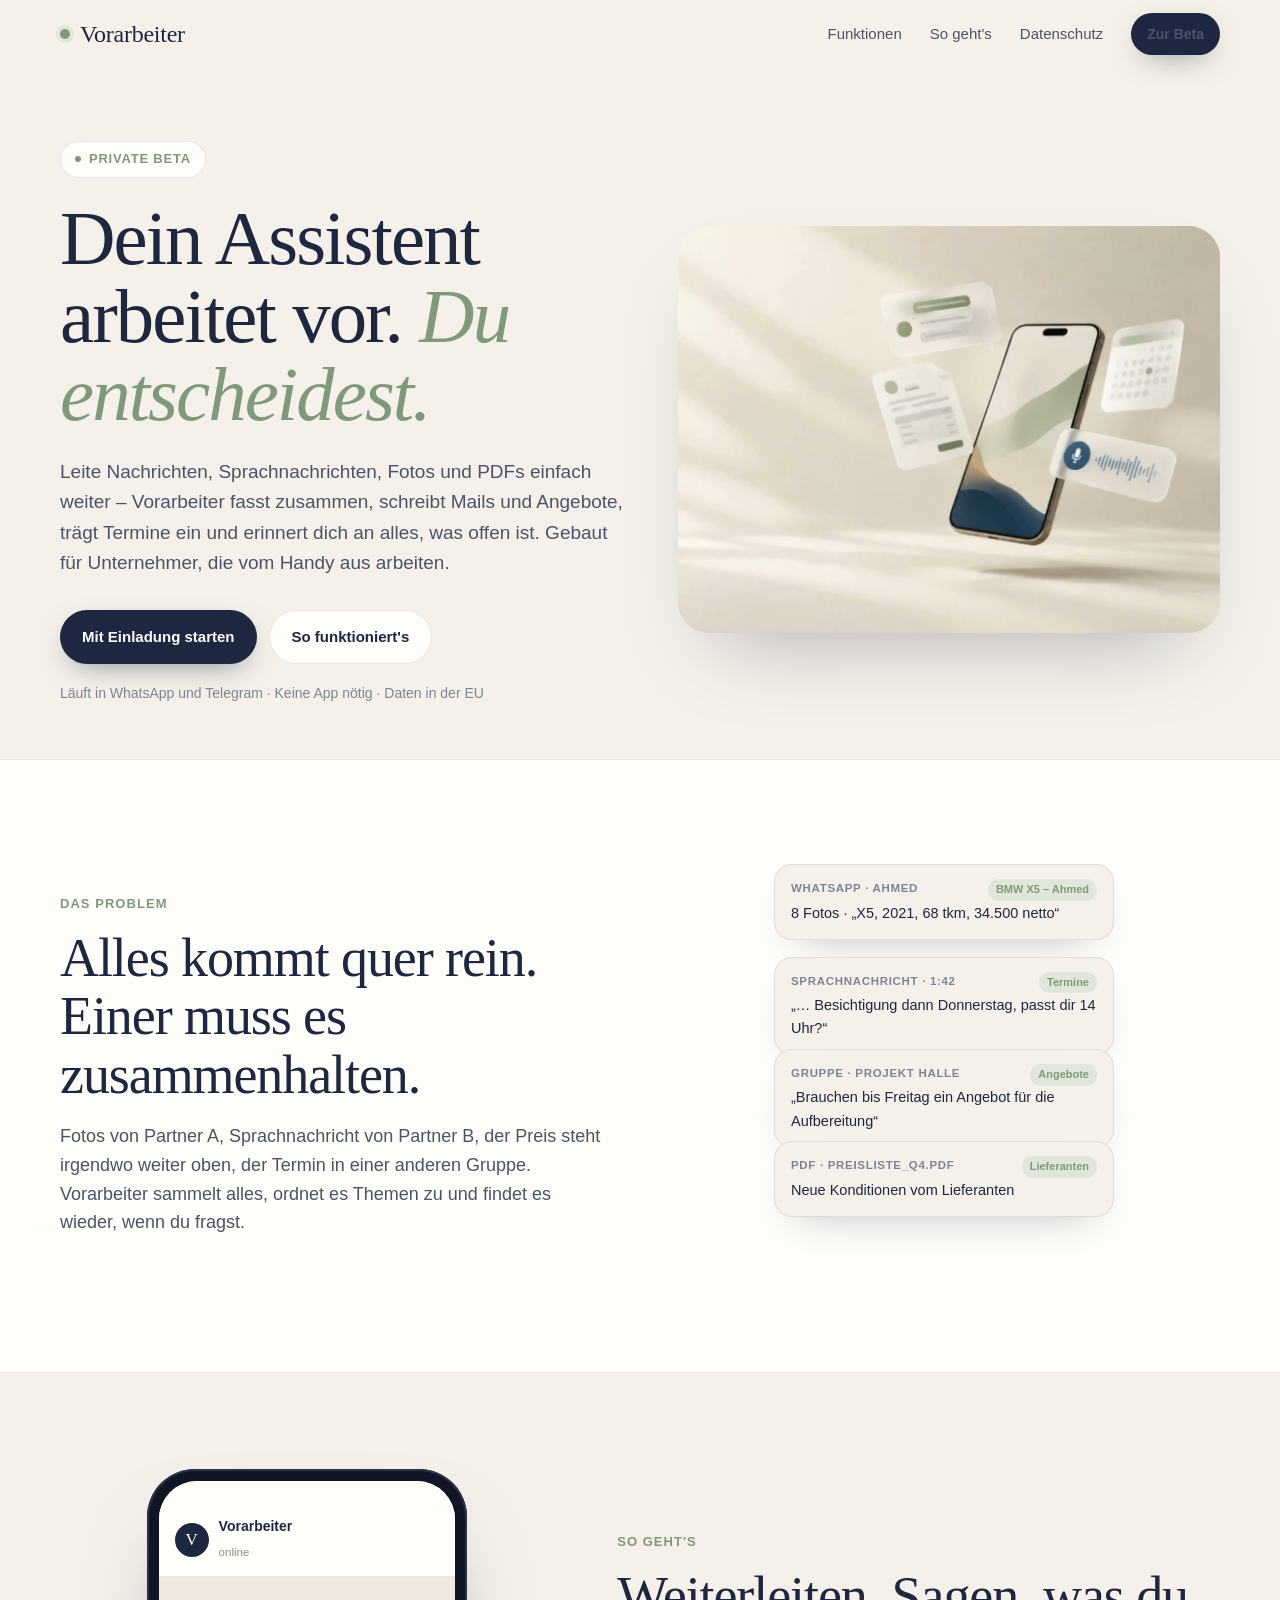
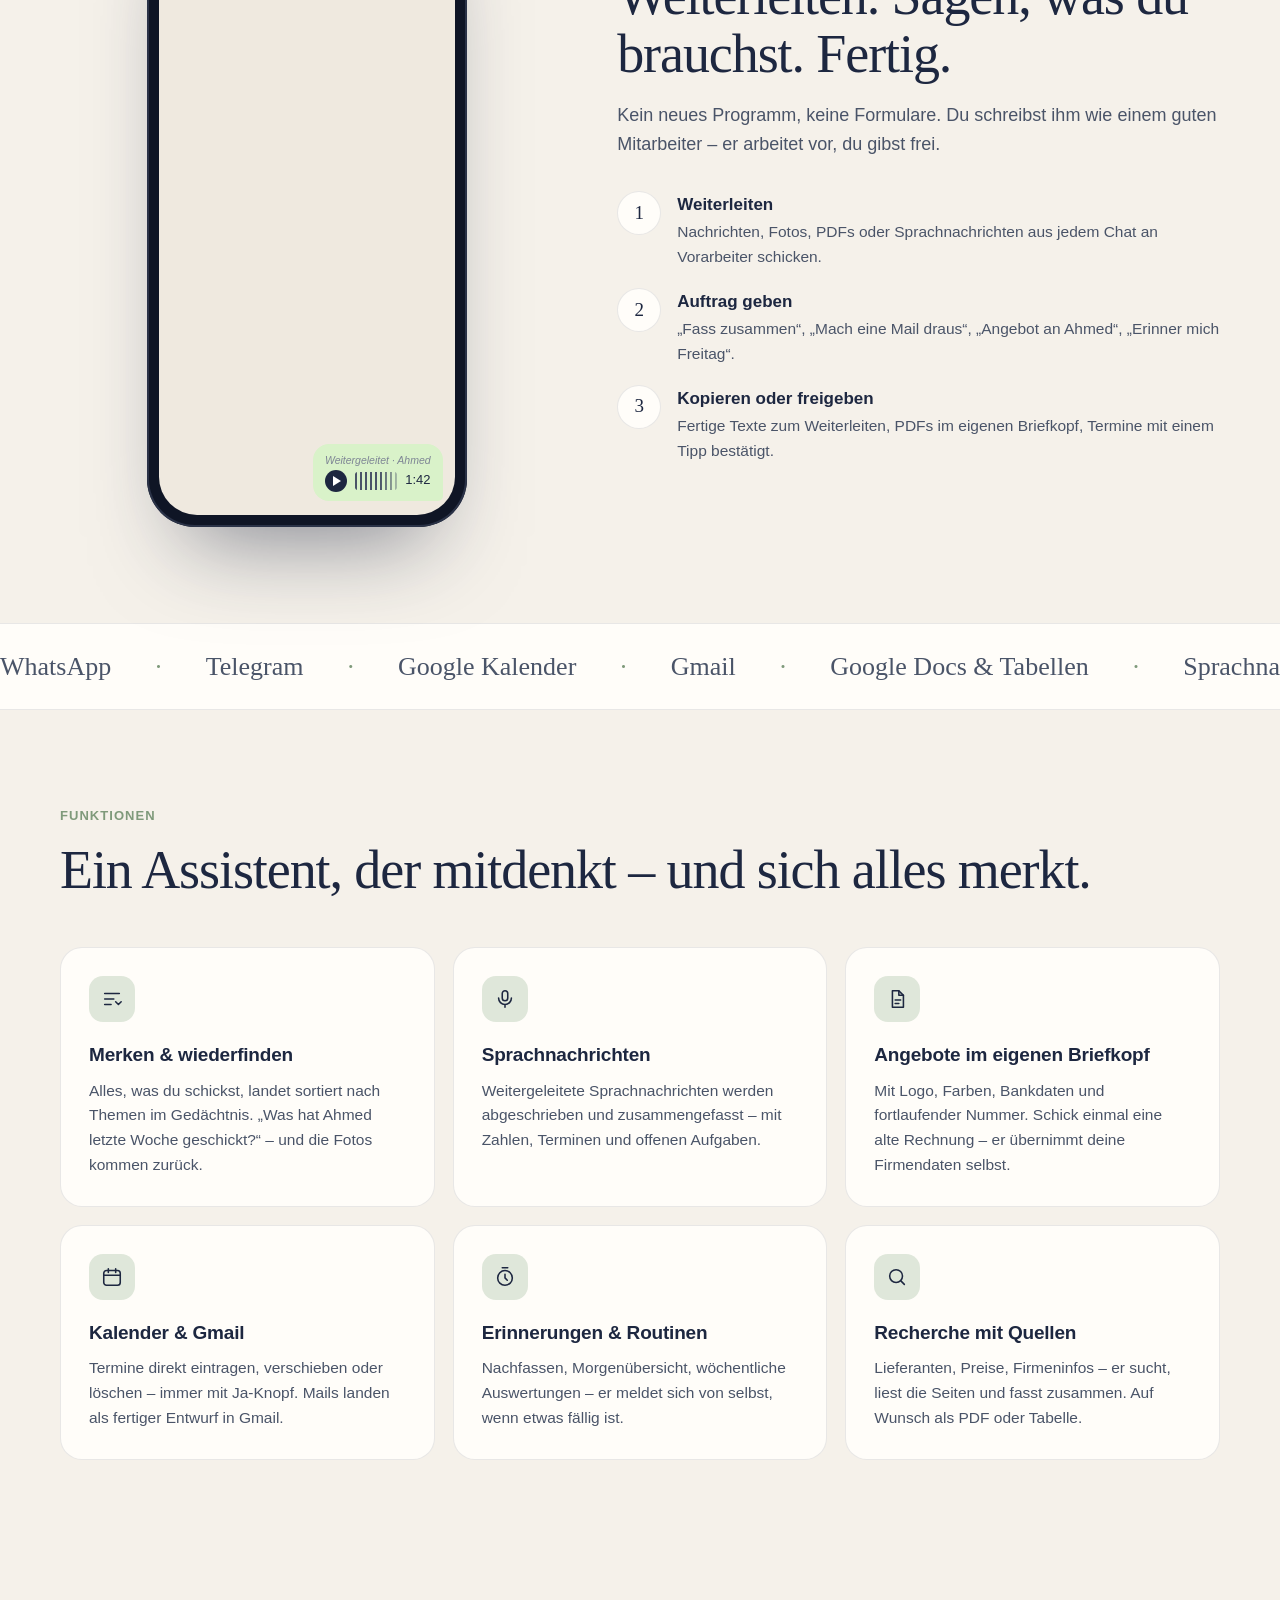
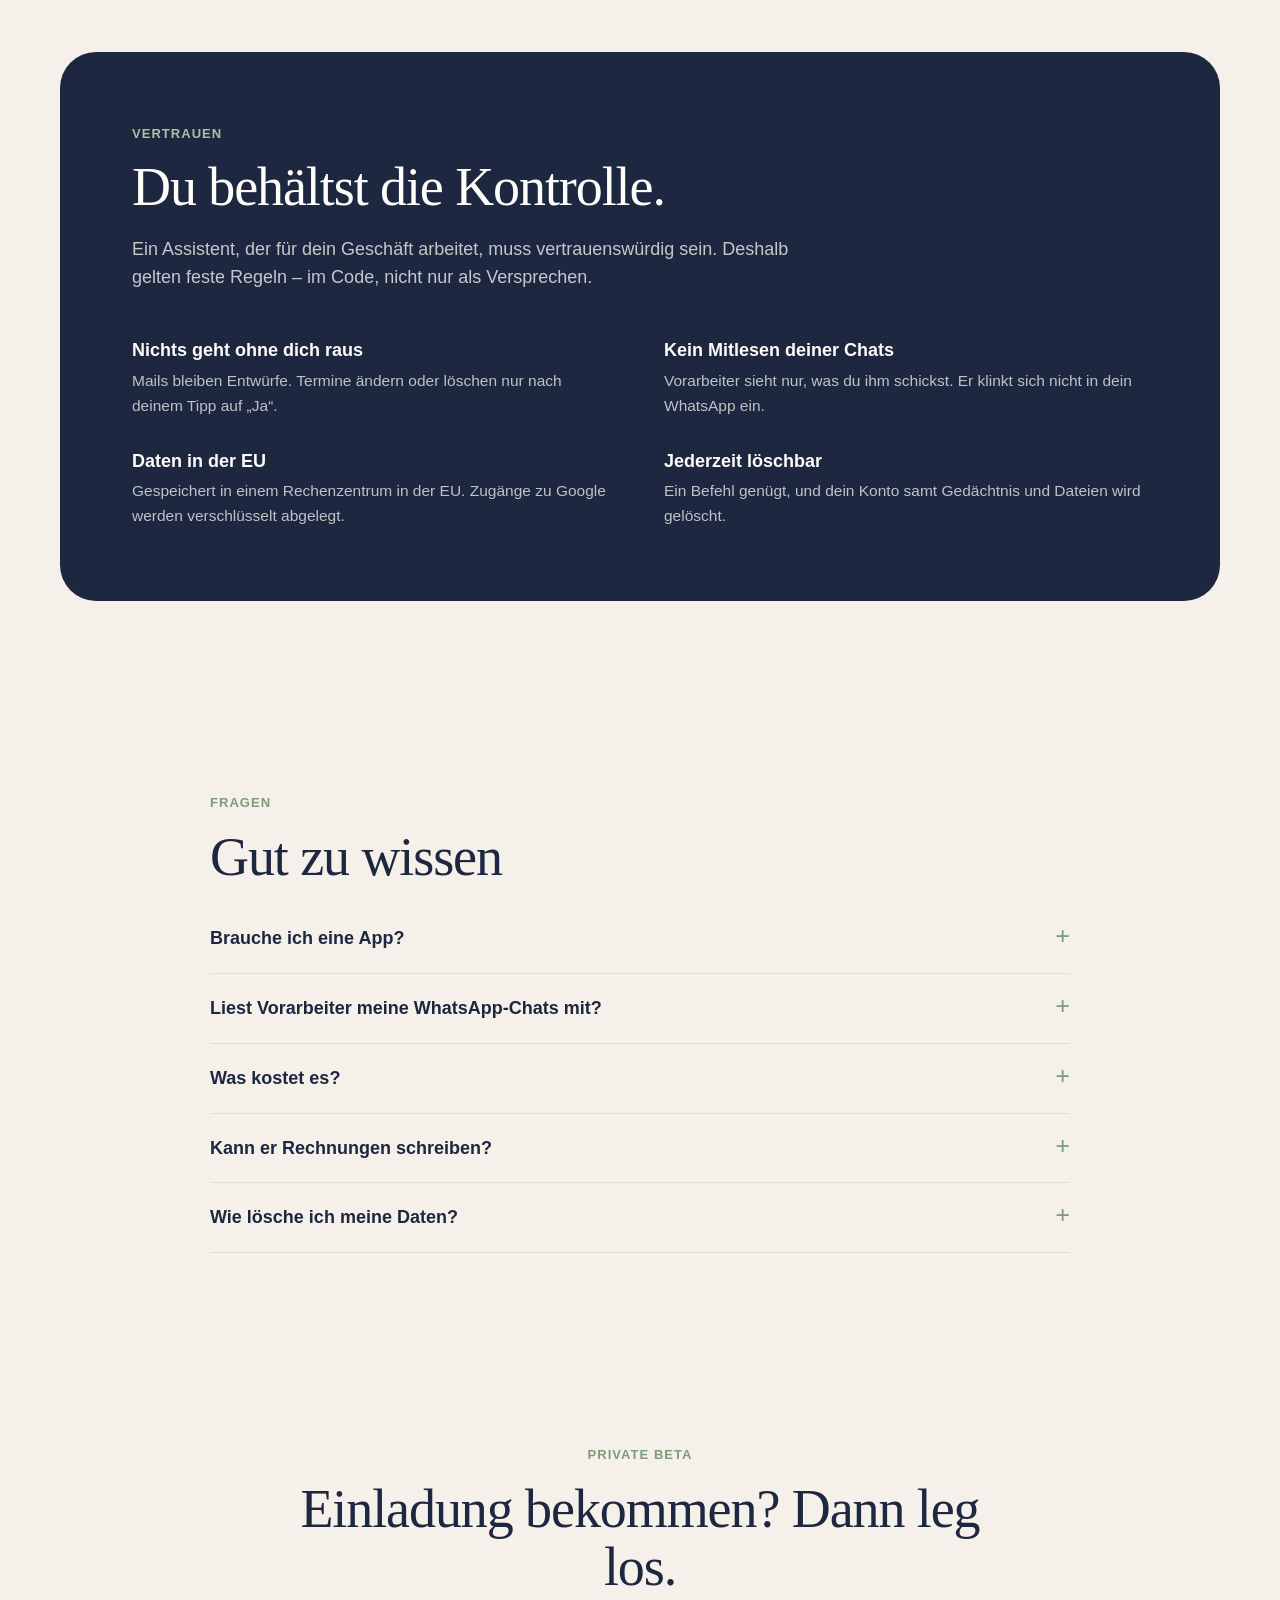
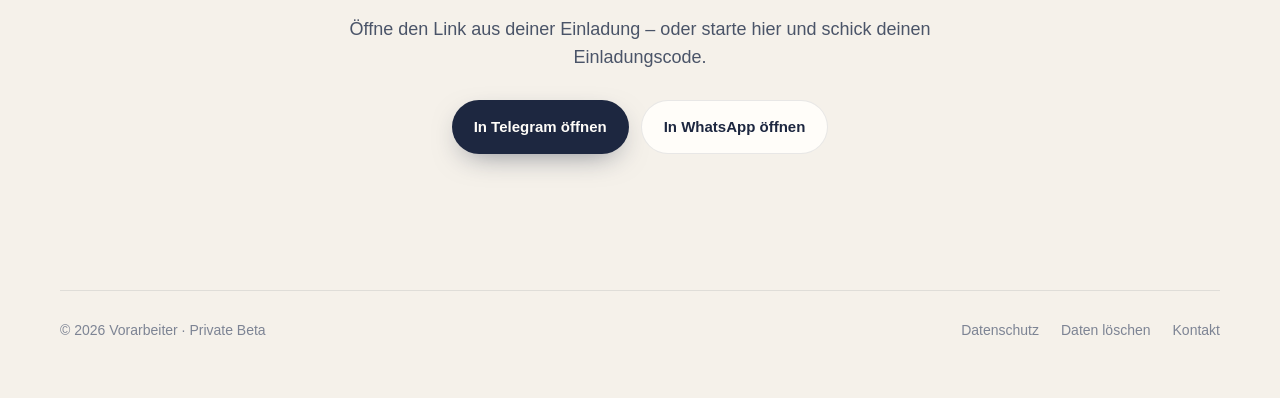
==== index.html @ d6428400 "Webseite Vorarbeiter: Startseite und Datenschutzerklärung Co-Authored-By: Claude Opus 5.5 <noreply@a" ====
<!doctype html>
<html lang="de">
<head>
  <meta charset="utf-8">
  <meta name="viewport" content="width=device-width, initial-scale=1">
  <title>Vorarbeiter – dein Assistent im Chat</title>
  <meta name="description" content="Vorarbeiter ist ein persönlicher Assistent für Unternehmer, die vom Handy aus arbeiten: Nachrichten weiterleiten – er fasst zusammen, schreibt Mails und Angebote, trägt Termine ein und erinnert dich.">
  <meta name="theme-color" content="#f5f1ea">
  <link rel="icon" href="assets/favicon.svg" type="image/svg+xml">
  <link rel="stylesheet" href="assets/style.css">
</head>
<body>
  <header class="nav" id="nav">
    <div class="wrap">
      <a class="brand" href="#top"><span class="brand-dot"></span>Vorarbeiter</a>
      <nav class="nav-links">
        <a href="#funktionen">Funktionen</a>
        <a href="#so-gehts">So geht's</a>
        <a href="#vertrauen">Datenschutz</a>
        <a class="btn btn-dark btn-small" href="#start">Zur Beta</a>
      </nav>
    </div>
  </header>

  <main id="top">
    <!-- Hero -->
    <section class="hero">
      <div class="wrap">
        <div class="reveal">
          <span class="eyebrow">Private Beta</span>
          <h1>Dein Assistent arbeitet vor. <em>Du entscheidest.</em></h1>
          <p class="lead">Leite Nachrichten, Sprachnachrichten, Fotos und PDFs einfach weiter – Vorarbeiter fasst zusammen, schreibt Mails und Angebote, trägt Termine ein und erinnert dich an alles, was offen ist. Gebaut für Unternehmer, die vom Handy aus arbeiten.</p>
          <div class="cta-row">
            <a class="btn btn-dark" href="#start">Mit Einladung starten</a>
            <a class="btn btn-light" href="#so-gehts">So funktioniert's</a>
          </div>
          <p class="hero-note">Läuft in WhatsApp und Telegram · Keine App nötig · Daten in der EU</p>
        </div>
        <div class="hero-media reveal">
          <video autoplay muted loop playsinline poster="assets/hero.jpg" aria-label="Smartphone, um das Nachrichten, ein Angebot, ein Kalender und eine Sprachnachricht schweben">
            <source src="assets/hero.mp4" type="video/mp4">
          </video>
        </div>
      </div>
    </section>

    <!-- Chaos → Ordnung -->
    <section class="chaos">
      <div class="wrap">
        <div class="reveal">
          <div class="kicker">Das Problem</div>
          <h2>Alles kommt quer rein. Einer muss es zusammenhalten.</h2>
          <p class="section-lead">Fotos von Partner A, Sprachnachricht von Partner B, der Preis steht irgendwo weiter oben, der Termin in einer anderen Gruppe. Vorarbeiter sammelt alles, ordnet es Themen zu und findet es wieder, wenn du fragst.</p>
        </div>
        <div class="threads" id="threads" aria-hidden="true">
          <div class="thread t1"><span class="tag">BMW X5 – Ahmed</span><small>WhatsApp · Ahmed</small>8 Fotos · „X5, 2021, 68 tkm, 34.500 netto“</div>
          <div class="thread t2"><span class="tag">Termine</span><small>Sprachnachricht · 1:42</small>„… Besichtigung dann Donnerstag, passt dir 14 Uhr?“</div>
          <div class="thread t3"><span class="tag">Angebote</span><small>Gruppe · Projekt Halle</small>„Brauchen bis Freitag ein Angebot für die Aufbereitung“</div>
          <div class="thread t4"><span class="tag">Lieferanten</span><small>PDF · Preisliste_Q4.pdf</small>Neue Konditionen vom Lieferanten</div>
        </div>
      </div>
    </section>

    <!-- Demo -->
    <section class="demo" id="so-gehts">
      <div class="wrap">
        <div class="phone reveal" aria-hidden="true">
          <div class="screen">
            <div class="chat-head"><div class="avatar">V</div><div><b>Vorarbeiter</b><span>online</span></div></div>
            <div class="chat" id="chat"></div>
          </div>
        </div>
        <div class="reveal">
          <div class="kicker">So geht's</div>
          <h2>Weiterleiten. Sagen, was du brauchst. Fertig.</h2>
          <p class="section-lead">Kein neues Programm, keine Formulare. Du schreibst ihm wie einem guten Mitarbeiter – er arbeitet vor, du gibst frei.</p>
          <ol class="steps-list">
            <li><span class="num">1</span><div><b>Weiterleiten</b><p>Nachrichten, Fotos, PDFs oder Sprachnachrichten aus jedem Chat an Vorarbeiter schicken.</p></div></li>
            <li><span class="num">2</span><div><b>Auftrag geben</b><p>„Fass zusammen“, „Mach eine Mail draus“, „Angebot an Ahmed“, „Erinner mich Freitag“.</p></div></li>
            <li><span class="num">3</span><div><b>Kopieren oder freigeben</b><p>Fertige Texte zum Weiterleiten, PDFs im eigenen Briefkopf, Termine mit einem Tipp bestätigt.</p></div></li>
          </ol>
        </div>
      </div>
    </section>

    <div class="marquee" aria-label="Unterstützte Kanäle und Anbindungen">
      <div class="marquee-track">
        <span>WhatsApp</span><span>Telegram</span><span>Google Kalender</span><span>Gmail</span><span>Google Docs &amp; Tabellen</span><span>Sprachnachrichten</span><span>PDF-Angebote</span><span>Lexware Office – bald</span><span>Outlook – bald</span>
        <span>WhatsApp</span><span>Telegram</span><span>Google Kalender</span><span>Gmail</span><span>Google Docs &amp; Tabellen</span><span>Sprachnachrichten</span><span>PDF-Angebote</span><span>Lexware Office – bald</span><span>Outlook – bald</span>
      </div>
    </div>

    <!-- Funktionen -->
    <section id="funktionen">
      <div class="wrap">
        <div class="reveal">
          <div class="kicker">Funktionen</div>
          <h2>Ein Assistent, der mitdenkt – und sich alles merkt.</h2>
        </div>
        <div class="grid">
          <article class="card reveal"><div class="icon"><svg viewBox="0 0 24 24"><path d="M4 6h16M4 12h10M4 18h7"/><path d="m16 15 3 3 3-3"/></svg></div><h3>Merken &amp; wiederfinden</h3><p>Alles, was du schickst, landet sortiert nach Themen im Gedächtnis. „Was hat Ahmed letzte Woche geschickt?“ – und die Fotos kommen zurück.</p></article>
          <article class="card reveal"><div class="icon"><svg viewBox="0 0 24 24"><rect x="9" y="3" width="6" height="11" rx="3"/><path d="M5 11a7 7 0 0 0 14 0M12 18v3"/></svg></div><h3>Sprachnachrichten</h3><p>Weitergeleitete Sprachnachrichten werden abgeschrieben und zusammengefasst – mit Zahlen, Terminen und offenen Aufgaben.</p></article>
          <article class="card reveal"><div class="icon"><svg viewBox="0 0 24 24"><path d="M7 3h7l5 5v13H7z"/><path d="M14 3v5h5M10 13h6M10 17h4"/></svg></div><h3>Angebote im eigenen Briefkopf</h3><p>Mit Logo, Farben, Bankdaten und fortlaufender Nummer. Schick einmal eine alte Rechnung – er übernimmt deine Firmendaten selbst.</p></article>
          <article class="card reveal"><div class="icon"><svg viewBox="0 0 24 24"><rect x="3" y="5" width="18" height="16" rx="3"/><path d="M3 10h18M8 3v4M16 3v4"/></svg></div><h3>Kalender &amp; Gmail</h3><p>Termine direkt eintragen, verschieben oder löschen – immer mit Ja-Knopf. Mails landen als fertiger Entwurf in Gmail.</p></article>
          <article class="card reveal"><div class="icon"><svg viewBox="0 0 24 24"><circle cx="12" cy="13" r="8"/><path d="M12 9v4l2.5 2.5M9 2h6"/></svg></div><h3>Erinnerungen &amp; Routinen</h3><p>Nachfassen, Morgenübersicht, wöchentliche Auswertungen – er meldet sich von selbst, wenn etwas fällig ist.</p></article>
          <article class="card reveal"><div class="icon"><svg viewBox="0 0 24 24"><circle cx="11" cy="11" r="7"/><path d="m20 20-3.5-3.5"/></svg></div><h3>Recherche mit Quellen</h3><p>Lieferanten, Preise, Firmeninfos – er sucht, liest die Seiten und fasst zusammen. Auf Wunsch als PDF oder Tabelle.</p></article>
        </div>
      </div>
    </section>

    <!-- Vertrauen -->
    <section id="vertrauen">
      <div class="wrap">
        <div class="trust reveal">
          <div class="kicker">Vertrauen</div>
          <h2>Du behältst die Kontrolle.</h2>
          <p class="section-lead">Ein Assistent, der für dein Geschäft arbeitet, muss vertrauenswürdig sein. Deshalb gelten feste Regeln – im Code, nicht nur als Versprechen.</p>
          <div class="trust-grid">
            <div><b>Nichts geht ohne dich raus</b><p>Mails bleiben Entwürfe. Termine ändern oder löschen nur nach deinem Tipp auf „Ja“.</p></div>
            <div><b>Kein Mitlesen deiner Chats</b><p>Vorarbeiter sieht nur, was du ihm schickst. Er klinkt sich nicht in dein WhatsApp ein.</p></div>
            <div><b>Daten in der EU</b><p>Gespeichert in einem Rechenzentrum in der EU. Zugänge zu Google werden verschlüsselt abgelegt.</p></div>
            <div><b>Jederzeit löschbar</b><p>Ein Befehl genügt, und dein Konto samt Gedächtnis und Dateien wird gelöscht.</p></div>
          </div>
        </div>
      </div>
    </section>

    <!-- FAQ -->
    <section>
      <div class="wrap" style="max-width: 860px;">
        <div class="kicker reveal">Fragen</div>
        <h2 class="reveal">Gut zu wissen</h2>
        <details class="reveal"><summary>Brauche ich eine App?</summary><p>Nein. Vorarbeiter läuft als Kontakt in WhatsApp oder Telegram. Du nutzt ihn wie einen normalen Chat.</p></details>
        <details class="reveal"><summary>Liest Vorarbeiter meine WhatsApp-Chats mit?</summary><p>Nein. Er bekommt nur Nachrichten, die du ihm selbst weiterleitest oder schreibst. Deine anderen Chats bleiben unberührt.</p></details>
        <details class="reveal"><summary>Was kostet es?</summary><p>Während der privaten Beta ist Vorarbeiter für eingeladene Tester kostenlos.</p></details>
        <details class="reveal"><summary>Kann er Rechnungen schreiben?</summary><p>Angebote erstellt er als PDF in deinem Briefkopf. Rechnungen sollen rechtssicher über dein Buchhaltungsprogramm laufen – die Anbindung an Lexware Office ist in Arbeit.</p></details>
        <details class="reveal"><summary>Wie lösche ich meine Daten?</summary><p>Schreib dem Assistenten <b>/daten_loeschen</b> und bestätige mit „Ja“. Alternativ per E-Mail – Details in der <a href="datenschutz.html#loeschen">Datenschutzerklärung</a>.</p></details>
      </div>
    </section>

    <!-- Start -->
    <section class="final" id="start">
      <div class="wrap reveal">
        <div class="kicker">Private Beta</div>
        <h2>Einladung bekommen? Dann leg los.</h2>
        <p class="section-lead" style="margin-inline:auto;">Öffne den Link aus deiner Einladung – oder starte hier und schick deinen Einladungscode.</p>
        <div class="cta-row">
          <a class="btn btn-dark" href="https://t.me/Javis1718_bot">In Telegram öffnen</a>
          <a class="btn btn-light" href="https://wa.me/15556307406">In WhatsApp öffnen</a>
        </div>
      </div>
    </section>
  </main>

  <footer>
    <div class="wrap">
      <span>© 2026 Vorarbeiter · Private Beta</span>
      <nav><a href="datenschutz.html">Datenschutz</a><a href="datenschutz.html#loeschen">Daten löschen</a><a href="datenschutz.html#kontakt">Kontakt</a></nav>
    </div>
  </footer>

  <script src="assets/site.js"></script>
</body>
</html>
---- assets/style.css ----
/* Vorarbeiter – ruhig, warm, editorial. Keine externen Schriften (Datenschutz). */
:root {
  --sand: #f5f1ea;
  --sand-2: #ece5d9;
  --paper: #fffdf9;
  --ink: #1d2740;
  --ink-2: #4a5468;
  --muted: #7d8494;
  --sage: #7f9a7b;
  --sage-soft: #dfe7da;
  --line: rgba(29, 39, 64, 0.1);
  --radius: 22px;
  --serif: ui-serif, "New York", "Iowan Old Style", Georgia, serif;
  --sans: -apple-system, BlinkMacSystemFont, "SF Pro Text", "Segoe UI", Inter, Roboto, sans-serif;
  --ease: cubic-bezier(0.22, 1, 0.36, 1);
}

* { box-sizing: border-box; }
html { scroll-behavior: smooth; }
body {
  margin: 0;
  background: var(--sand);
  color: var(--ink);
  font: 17px/1.6 var(--sans);
  -webkit-font-smoothing: antialiased;
}
img, video { max-width: 100%; display: block; }
a { color: inherit; }
.wrap { width: min(1160px, 100% - 40px); margin-inline: auto; }

/* Navigation */
.nav {
  position: sticky; top: 0; z-index: 20;
  backdrop-filter: saturate(1.4) blur(14px);
  -webkit-backdrop-filter: saturate(1.4) blur(14px);
  background: rgba(245, 241, 234, 0.78);
  border-bottom: 1px solid transparent;
  transition: border-color 0.3s;
}
.nav.scrolled { border-color: var(--line); }
.nav .wrap { display: flex; align-items: center; justify-content: space-between; height: 68px; }
.brand { font-family: var(--serif); font-size: 24px; text-decoration: none; letter-spacing: -0.01em; display: flex; align-items: center; gap: 10px; }
.brand-dot { width: 10px; height: 10px; border-radius: 50%; background: var(--sage); box-shadow: 0 0 0 4px var(--sage-soft); }
.nav-links { display: flex; gap: 28px; align-items: center; font-size: 15px; }
.nav-links a { text-decoration: none; color: var(--ink-2); }
.nav-links a:hover { color: var(--ink); }

.btn {
  display: inline-flex; align-items: center; gap: 10px;
  padding: 14px 22px; border-radius: 999px;
  text-decoration: none; font-weight: 600; font-size: 15px;
  transition: transform 0.25s var(--ease), box-shadow 0.25s var(--ease), background 0.25s;
}
.btn:hover { transform: translateY(-2px); }
.btn-dark { background: var(--ink); color: var(--paper); box-shadow: 0 10px 30px -12px rgba(29, 39, 64, 0.6); }
.btn-light { background: var(--paper); color: var(--ink); border: 1px solid var(--line); }
.btn-small { padding: 10px 16px; font-size: 14px; }

/* Hero */
.hero { padding: 72px 0 40px; }
.hero .wrap { display: grid; grid-template-columns: 1.05fr 1fr; gap: 48px; align-items: center; }
.eyebrow {
  display: inline-flex; align-items: center; gap: 8px;
  font-size: 13px; font-weight: 600; letter-spacing: 0.06em; text-transform: uppercase;
  color: var(--sage); background: var(--paper); border: 1px solid var(--line);
  padding: 7px 14px; border-radius: 999px;
}
.eyebrow::before { content: ""; width: 6px; height: 6px; border-radius: 50%; background: var(--sage); animation: pulse 2.4s infinite; }
@keyframes pulse { 0%, 100% { opacity: 1; } 50% { opacity: 0.3; } }
h1 {
  font-family: var(--serif); font-weight: 400;
  font-size: clamp(44px, 6vw, 78px); line-height: 1.02; letter-spacing: -0.025em;
  margin: 22px 0 22px;
}
h1 em { font-style: italic; color: var(--sage); }
.lead { font-size: 19px; color: var(--ink-2); max-width: 34em; margin: 0 0 32px; }
.cta-row { display: flex; gap: 12px; flex-wrap: wrap; }
.hero-note { margin-top: 18px; font-size: 14px; color: var(--muted); }
.hero-media {
  position: relative; border-radius: 32px; overflow: hidden;
  aspect-ratio: 4 / 3; background: var(--sand-2) url("hero.jpg") center / cover no-repeat;
  box-shadow: 0 40px 80px -40px rgba(29, 39, 64, 0.35);
}
.hero-media video, .hero-media img { width: 100%; height: 100%; object-fit: cover; }

/* Sektionen */
section { padding: 96px 0; }
.kicker { font-size: 13px; font-weight: 600; letter-spacing: 0.08em; text-transform: uppercase; color: var(--sage); margin-bottom: 14px; }
h2 { font-family: var(--serif); font-weight: 400; font-size: clamp(34px, 4.4vw, 54px); line-height: 1.08; letter-spacing: -0.02em; margin: 0 0 18px; }
.section-lead { font-size: 18px; color: var(--ink-2); max-width: 38em; margin: 0; }

/* Chaos → Ordnung */
.chaos { background: var(--paper); border-block: 1px solid var(--line); overflow: hidden; }
.chaos .wrap { display: grid; grid-template-columns: 1fr 1fr; gap: 56px; align-items: center; }
.threads { position: relative; height: 420px; }
.thread {
  position: absolute; left: 0; right: 0; margin: auto; width: min(340px, 90%);
  background: var(--sand); border: 1px solid var(--line); border-radius: 18px;
  padding: 14px 16px; font-size: 14.5px; box-shadow: 0 18px 40px -26px rgba(29, 39, 64, 0.45);
  transition: transform 1.1s var(--ease), opacity 1.1s var(--ease);
}
.thread small { display: block; font-size: 11.5px; font-weight: 700; letter-spacing: 0.06em; text-transform: uppercase; color: var(--muted); margin-bottom: 4px; }
.thread.t1 { top: 6%; transform: translate(-28%, 0) rotate(-6deg); }
.thread.t2 { top: 26%; transform: translate(26%, 0) rotate(5deg); }
.thread.t3 { top: 47%; transform: translate(-22%, 0) rotate(-3deg); }
.thread.t4 { top: 68%; transform: translate(24%, 0) rotate(4deg); }
.threads.sorted .thread { transform: translate(0, 0) rotate(0); }
.threads.sorted .thread.t1 { top: 2%; } .threads.sorted .thread.t2 { top: 24%; }
.threads.sorted .thread.t3 { top: 46%; } .threads.sorted .thread.t4 { top: 68%; }
.thread .tag { float: right; font-size: 11px; font-weight: 700; color: var(--sage); background: var(--sage-soft); padding: 2px 8px; border-radius: 999px; opacity: 0; transition: opacity 0.6s 0.6s; }
.threads.sorted .tag { opacity: 1; }

/* Telefon mit animiertem Chat */
.demo .wrap { display: grid; grid-template-columns: 0.9fr 1.1fr; gap: 64px; align-items: center; }
.phone {
  width: min(320px, 100%); margin-inline: auto; aspect-ratio: 9 / 18.5;
  background: #0f1525; border-radius: 48px; padding: 12px;
  box-shadow: 0 50px 90px -40px rgba(29, 39, 64, 0.55), inset 0 0 0 2px #2a3247;
}
.screen { position: relative; height: 100%; border-radius: 38px; overflow: hidden; background: #efe9df; display: flex; flex-direction: column; }
.chat-head { display: flex; align-items: center; gap: 10px; padding: 34px 16px 12px; background: var(--paper); border-bottom: 1px solid var(--line); }
.avatar { width: 34px; height: 34px; border-radius: 50%; background: var(--ink); color: var(--paper); display: grid; place-items: center; font-family: var(--serif); font-size: 17px; }
.chat-head b { display: block; font-size: 14px; }
.chat-head span { font-size: 11.5px; color: var(--sage); }
.chat { flex: 1; padding: 14px 12px; display: flex; flex-direction: column; gap: 8px; overflow: hidden; justify-content: flex-end; }
.msg {
  max-width: 82%; padding: 9px 12px; border-radius: 16px; font-size: 13px; line-height: 1.4;
  opacity: 0; transform: translateY(12px) scale(0.98);
  transition: opacity 0.45s var(--ease), transform 0.45s var(--ease);
}
.msg.show { opacity: 1; transform: none; }
.msg.me { align-self: flex-end; background: #d9f2c9; border-bottom-right-radius: 5px; }
.msg.bot { align-self: flex-start; background: var(--paper); border-bottom-left-radius: 5px; }
.msg .fwd { display: block; font-size: 10.5px; color: var(--muted); font-style: italic; margin-bottom: 2px; }
.voice { display: flex; align-items: center; gap: 8px; }
.voice i { width: 22px; height: 22px; border-radius: 50%; background: var(--ink); display: inline-block; position: relative; }
.voice i::after { content: ""; position: absolute; left: 8px; top: 6px; border-left: 8px solid #fff; border-block: 5px solid transparent; }
.wave { flex: 1; height: 18px; background: repeating-linear-gradient(90deg, var(--ink-2) 0 2px, transparent 2px 5px); mask: linear-gradient(90deg, #000 60%, rgba(0,0,0,.35)); border-radius: 2px; }
.file { display: flex; align-items: center; gap: 8px; font-weight: 600; }
.file::before { content: "PDF"; font-size: 9.5px; font-weight: 800; color: #fff; background: #c4553d; padding: 6px 5px; border-radius: 5px; }
.btns { display: flex; gap: 6px; margin-top: 7px; }
.btns span { flex: 1; text-align: center; font-size: 12px; font-weight: 600; padding: 6px; border-radius: 10px; background: var(--sand); border: 1px solid var(--line); }
.typing { display: inline-flex; gap: 4px; }
.typing b { width: 6px; height: 6px; border-radius: 50%; background: var(--muted); animation: blink 1.2s infinite; }
.typing b:nth-child(2) { animation-delay: 0.2s; } .typing b:nth-child(3) { animation-delay: 0.4s; }
@keyframes blink { 0%, 80%, 100% { opacity: 0.25; } 40% { opacity: 1; } }

.steps-list { list-style: none; padding: 0; margin: 32px 0 0; display: grid; gap: 18px; }
.steps-list li { display: grid; grid-template-columns: 44px 1fr; gap: 16px; align-items: start; }
.steps-list .num { width: 44px; height: 44px; border-radius: 50%; border: 1px solid var(--line); background: var(--paper); display: grid; place-items: center; font-family: var(--serif); font-size: 19px; }
.steps-list b { display: block; font-size: 17px; }
.steps-list p { margin: 2px 0 0; color: var(--ink-2); font-size: 15.5px; }

/* Funktionen */
.grid { display: grid; grid-template-columns: repeat(3, 1fr); gap: 18px; margin-top: 48px; }
.card {
  background: var(--paper); border: 1px solid var(--line); border-radius: var(--radius); padding: 28px;
  transition: transform 0.35s var(--ease), box-shadow 0.35s var(--ease);
}
.card:hover { transform: translateY(-4px); box-shadow: 0 28px 50px -34px rgba(29, 39, 64, 0.5); }
.icon { width: 46px; height: 46px; border-radius: 14px; background: var(--sage-soft); display: grid; place-items: center; margin-bottom: 18px; }
.icon svg { width: 22px; height: 22px; stroke: var(--ink); fill: none; stroke-width: 1.7; stroke-linecap: round; stroke-linejoin: round; }
.card h3 { font-size: 19px; margin: 0 0 8px; letter-spacing: -0.01em; }
.card p { margin: 0; color: var(--ink-2); font-size: 15.5px; }
.soon { font-size: 11px; font-weight: 700; letter-spacing: 0.05em; text-transform: uppercase; color: var(--muted); border: 1px solid var(--line); padding: 2px 8px; border-radius: 999px; margin-left: 6px; vertical-align: middle; }

/* Kanäle-Laufband */
.marquee { overflow: hidden; border-block: 1px solid var(--line); background: var(--paper); padding: 22px 0; }
.marquee-track { display: flex; gap: 44px; width: max-content; animation: scroll 32s linear infinite; }
.marquee span { font-family: var(--serif); font-size: 26px; color: var(--ink-2); white-space: nowrap; }
.marquee span::after { content: "·"; margin-left: 44px; color: var(--sage); }
@keyframes scroll { to { transform: translateX(-50%); } }

/* Vertrauen */
.trust { background: var(--ink); color: var(--paper); border-radius: 36px; padding: 72px; }
.trust .kicker { color: #a9c2a4; }
.trust .section-lead { color: rgba(255, 253, 249, 0.75); }
.trust-grid { display: grid; grid-template-columns: repeat(2, 1fr); gap: 28px 48px; margin-top: 44px; }
.trust-grid b { display: block; font-size: 18px; margin-bottom: 4px; }
.trust-grid p { margin: 0; color: rgba(255, 253, 249, 0.72); font-size: 15.5px; }

/* FAQ */
details { border-bottom: 1px solid var(--line); padding: 20px 0; }
summary { cursor: pointer; font-size: 18px; font-weight: 600; list-style: none; display: flex; justify-content: space-between; gap: 20px; }
summary::-webkit-details-marker { display: none; }
summary::after { content: "+"; font-family: var(--serif); font-size: 26px; line-height: 1; color: var(--sage); transition: transform 0.3s var(--ease); }
details[open] summary::after { transform: rotate(45deg); }
details p { margin: 12px 0 0; color: var(--ink-2); max-width: 46em; }

/* Abschluss & Footer */
.final { text-align: center; }
.final h2 { max-width: 14em; margin-inline: auto; }
.final .cta-row { justify-content: center; margin-top: 28px; }
footer { padding: 40px 0 56px; color: var(--muted); font-size: 14px; }
footer .wrap { display: flex; justify-content: space-between; gap: 20px; flex-wrap: wrap; border-top: 1px solid var(--line); padding-top: 28px; }
footer nav { display: flex; gap: 22px; }
footer a { text-decoration: none; } footer a:hover { color: var(--ink); }

/* Scroll-Einblenden */
.reveal { opacity: 0; transform: translateY(26px); transition: opacity 0.9s var(--ease), transform 0.9s var(--ease); }
.reveal.in { opacity: 1; transform: none; }

/* Rechtstexte */
.legal { padding: 64px 0 96px; }
.legal .wrap { max-width: 780px; }
.legal h1 { font-size: clamp(38px, 5vw, 56px); }
.legal h2 { font-size: 26px; margin: 44px 0 10px; }
.legal h3 { font-size: 18px; margin: 26px 0 6px; }
.legal p, .legal li { color: var(--ink-2); }
.legal .box { background: var(--paper); border: 1px solid var(--line); border-radius: 18px; padding: 20px 24px; }

@media (max-width: 900px) {
  .hero .wrap, .chaos .wrap, .demo .wrap { grid-template-columns: 1fr; }
  .demo .phone { order: 2; }
  .grid { grid-template-columns: 1fr; }
  .trust { padding: 44px 26px; border-radius: 26px; }
  .trust-grid { grid-template-columns: 1fr; }
  .nav-links a:not(.btn) { display: none; }
  section { padding: 72px 0; }
  .hero { padding-top: 40px; }
}

@media (prefers-reduced-motion: reduce) {
  *, *::before, *::after { animation: none !important; transition: none !important; }
  .reveal, .msg { opacity: 1; transform: none; }
}
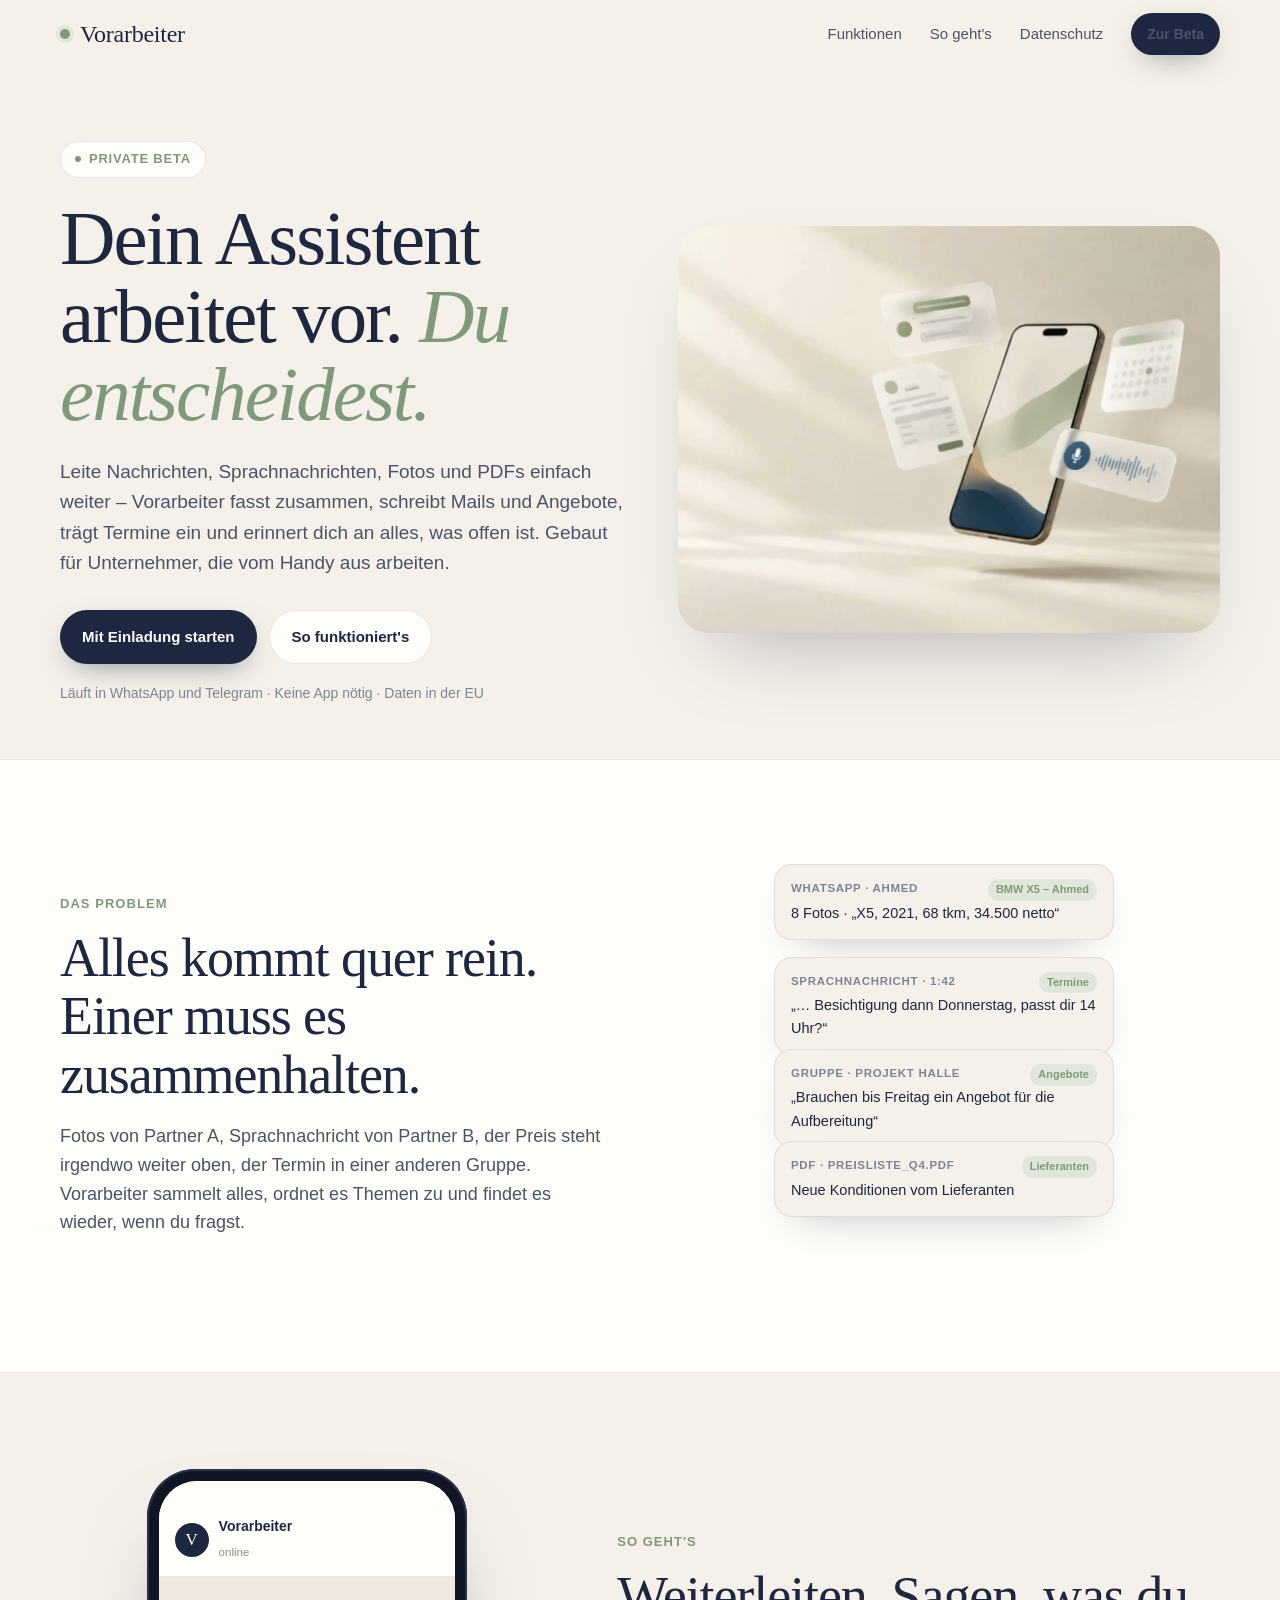
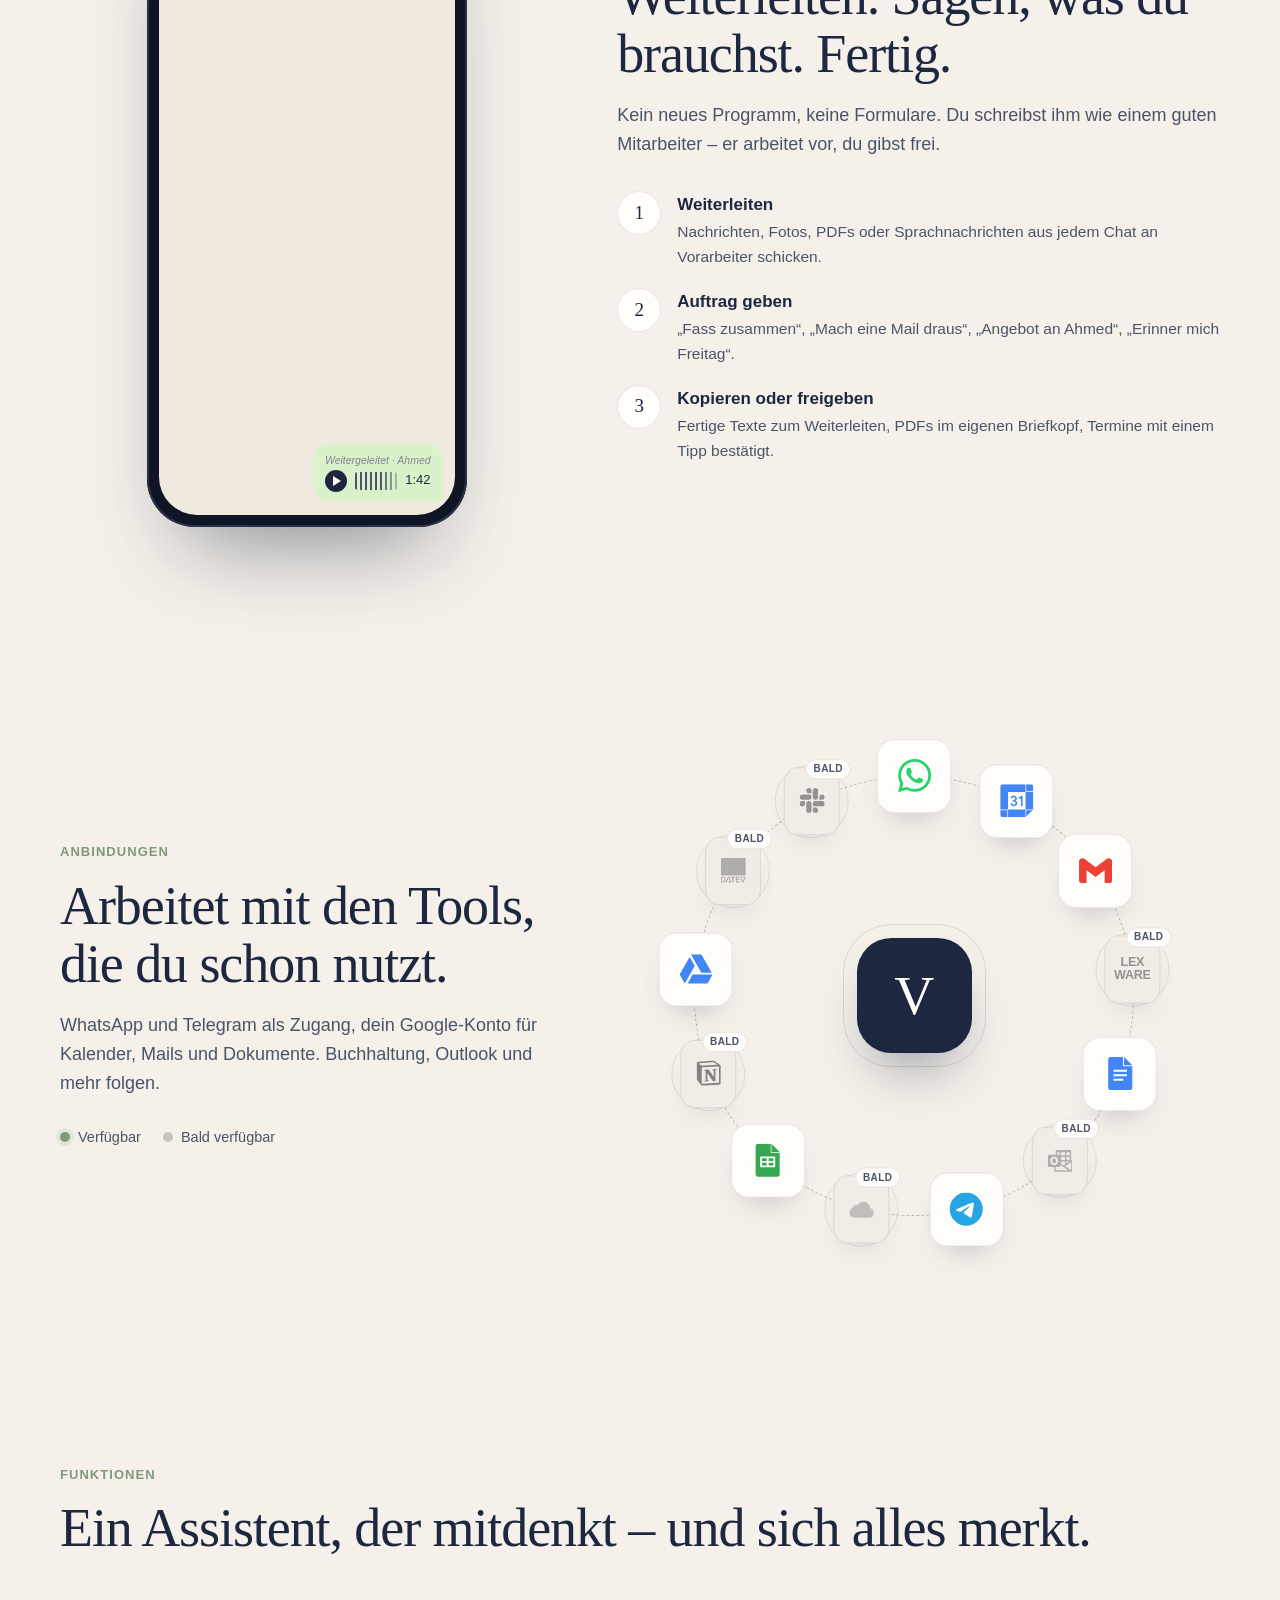
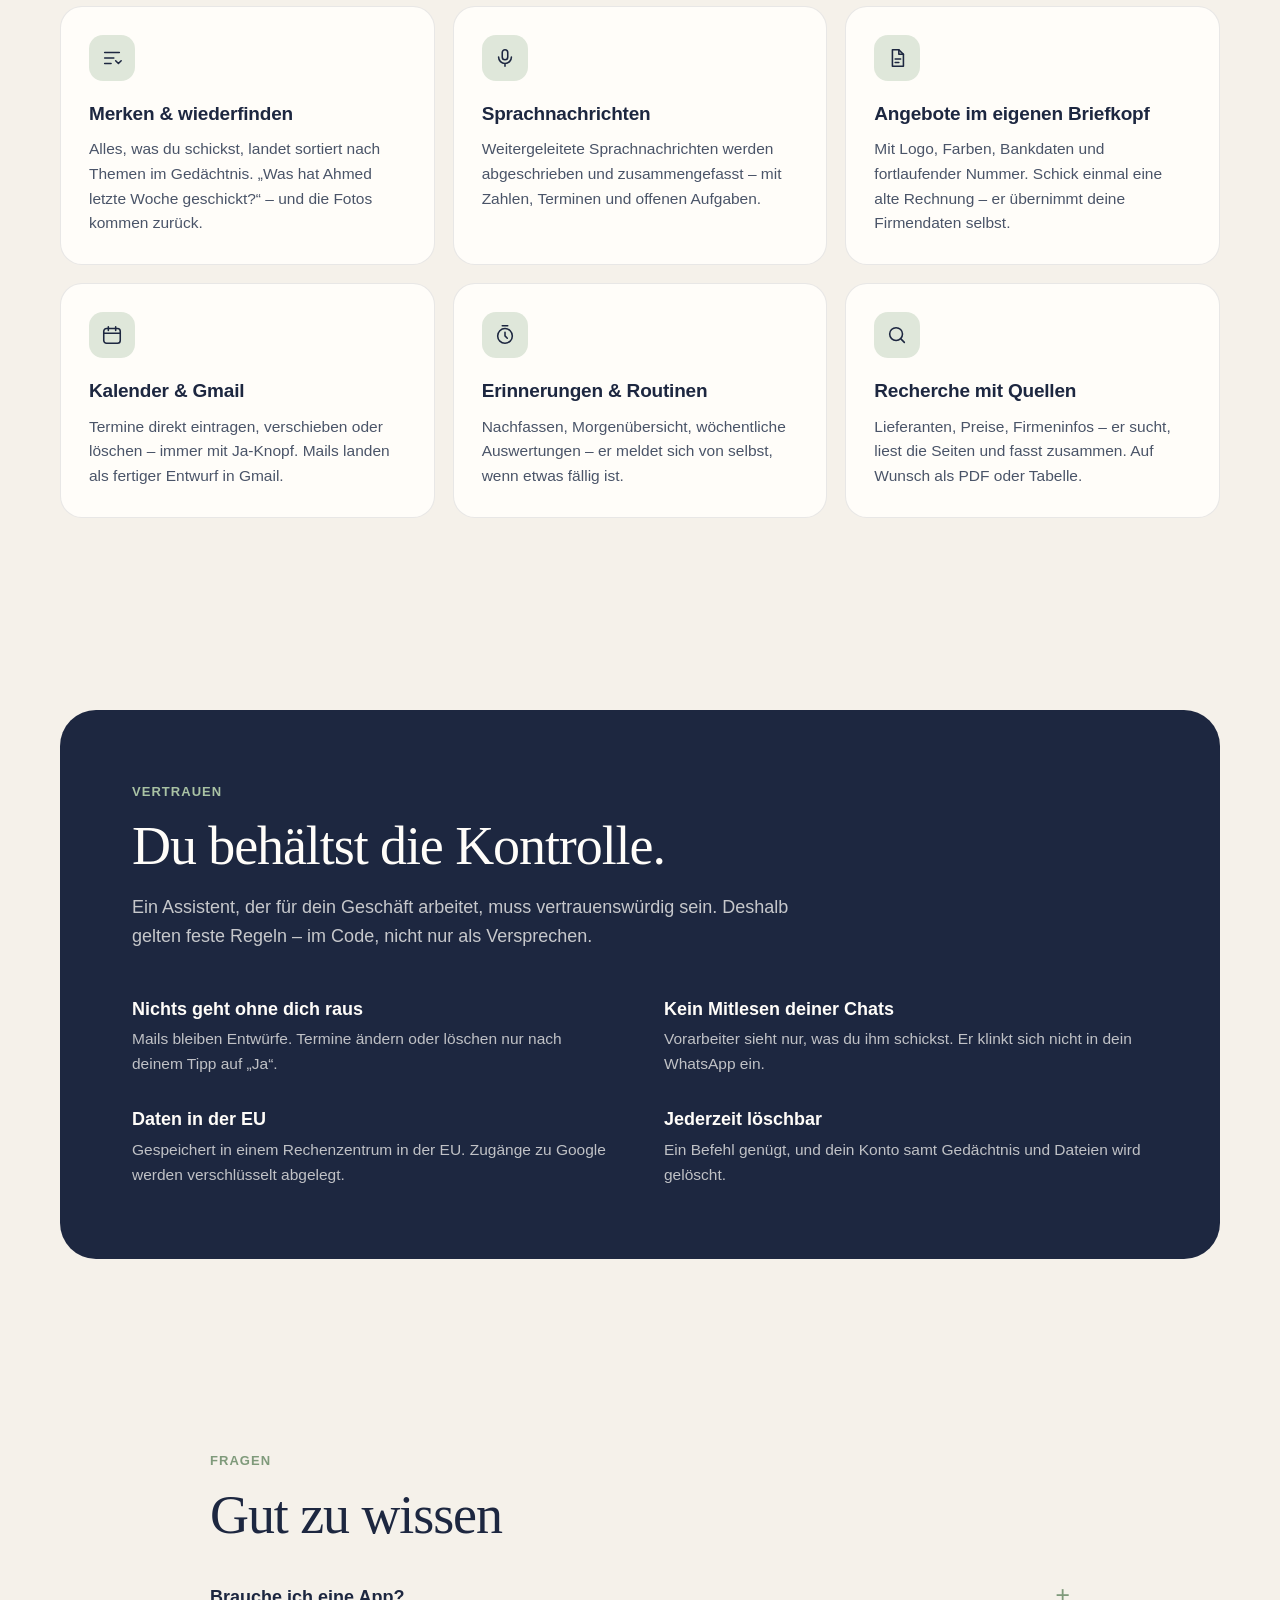
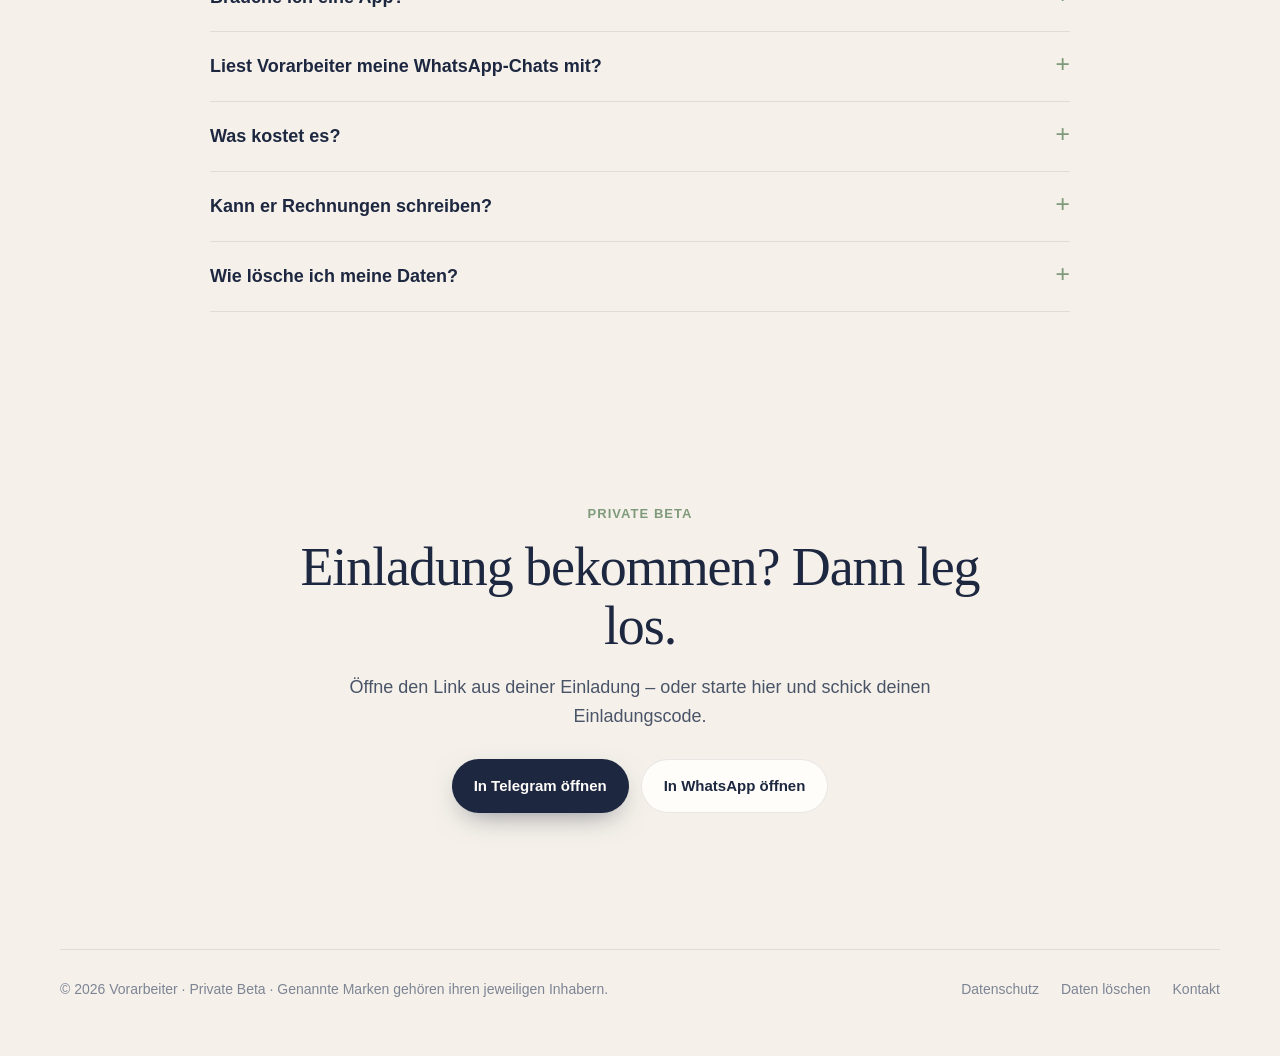
==== commit 99432676: "Anbindungen als drehender Logo-Kreis (aktiv farbig, bald grau) Logos lokal aus Simple Icons (CC0), L" ====
--- a/index.html
+++ b/index.html
@@ -83,12 +83,39 @@
       </div>
     </section>
 
-    <div class="marquee" aria-label="Unterstützte Kanäle und Anbindungen">
-      <div class="marquee-track">
-        <span>WhatsApp</span><span>Telegram</span><span>Google Kalender</span><span>Gmail</span><span>Google Docs &amp; Tabellen</span><span>Sprachnachrichten</span><span>PDF-Angebote</span><span>Lexware Office – bald</span><span>Outlook – bald</span>
-        <span>WhatsApp</span><span>Telegram</span><span>Google Kalender</span><span>Gmail</span><span>Google Docs &amp; Tabellen</span><span>Sprachnachrichten</span><span>PDF-Angebote</span><span>Lexware Office – bald</span><span>Outlook – bald</span>
+    <!-- Anbindungen -->
+    <section class="integrations">
+      <div class="wrap">
+        <div class="reveal">
+          <div class="kicker">Anbindungen</div>
+          <h2>Arbeitet mit den Tools, die du schon nutzt.</h2>
+          <p class="section-lead">WhatsApp und Telegram als Zugang, dein Google-Konto für Kalender, Mails und Dokumente. Buchhaltung, Outlook und mehr folgen.</p>
+          <ul class="legend">
+            <li><span class="dot on"></span>Verfügbar</li>
+            <li><span class="dot"></span>Bald verfügbar</li>
+          </ul>
+        </div>
+        <div class="orbit reveal" aria-label="Anbindungen: verfügbar sind WhatsApp, Telegram, Google Kalender, Gmail, Google Docs, Google Tabellen und Google Drive; bald folgen Lexware Office, Outlook, iCloud, Notion, DATEV und Slack.">
+          <div class="orbit-ring"></div>
+          <div class="orbit-core"><span>V</span></div>
+          <ul class="orbit-spin">
+            <li class="orbit-item" style="--a:0.0deg"><div class="tile" title="WhatsApp"><svg viewBox="0 0 24 24" aria-hidden="true"><path fill="#25D366" d="M17.472 14.382c-.297-.149-1.758-.867-2.03-.967-.273-.099-.471-.148-.67.15-.197.297-.767.966-.94 1.164-.173.199-.347.223-.644.075-.297-.15-1.255-.463-2.39-1.475-.883-.788-1.48-1.761-1.653-2.059-.173-.297-.018-.458.13-.606.134-.133.298-.347.446-.52.149-.174.198-.298.298-.497.099-.198.05-.371-.025-.52-.075-.149-.669-1.612-.916-2.207-.242-.579-.487-.5-.669-.51-.173-.008-.371-.01-.57-.01-.198 0-.52.074-.792.372-.272.297-1.04 1.016-1.04 2.479 0 1.462 1.065 2.875 1.213 3.074.149.198 2.096 3.2 5.077 4.487.709.306 1.262.489 1.694.625.712.227 1.36.195 1.871.118.571-.085 1.758-.719 2.006-1.413.248-.694.248-1.289.173-1.413-.074-.124-.272-.198-.57-.347m-5.421 7.403h-.004a9.87 9.87 0 01-5.031-1.378l-.361-.214-3.741.982.998-3.648-.235-.374a9.86 9.86 0 01-1.51-5.26c.001-5.45 4.436-9.884 9.888-9.884 2.64 0 5.122 1.03 6.988 2.898a9.825 9.825 0 012.893 6.994c-.003 5.45-4.437 9.884-9.885 9.884m8.413-18.297A11.815 11.815 0 0012.05 0C5.495 0 .16 5.335.157 11.892c0 2.096.547 4.142 1.588 5.945L.057 24l6.305-1.654a11.882 11.882 0 005.683 1.448h.005c6.554 0 11.89-5.335 11.893-11.893a11.821 11.821 0 00-3.48-8.413Z"/></svg><span class="label">WhatsApp</span></div></li>
+            <li class="orbit-item" style="--a:27.69deg"><div class="tile" title="Google Kalender"><svg viewBox="0 0 24 24" aria-hidden="true"><path fill="#4285F4" d="M18.316 5.684H24v12.632h-5.684V5.684zM5.684 24h12.632v-5.684H5.684V24zM18.316 5.684V0H1.895A1.894 1.894 0 0 0 0 1.895v16.421h5.684V5.684h12.632zm-7.207 6.25v-.065c.272-.144.5-.349.687-.617s.279-.595.279-.982c0-.379-.099-.72-.3-1.025a2.05 2.05 0 0 0-.832-.714 2.703 2.703 0 0 0-1.197-.257c-.6 0-1.094.156-1.481.467-.386.311-.65.671-.793 1.078l1.085.452c.086-.249.224-.461.413-.633.189-.172.445-.257.767-.257.33 0 .602.088.816.264a.86.86 0 0 1 .322.703c0 .33-.12.589-.36.778-.24.19-.535.284-.886.284h-.567v1.085h.633c.407 0 .748.109 1.02.327.272.218.407.499.407.843 0 .336-.129.614-.387.832s-.565.327-.924.327c-.351 0-.651-.103-.897-.311-.248-.208-.422-.502-.521-.881l-1.096.452c.178.616.505 1.082.977 1.401.472.319.984.478 1.538.477a2.84 2.84 0 0 0 1.293-.291c.382-.193.684-.458.902-.794.218-.336.327-.72.327-1.149 0-.429-.115-.797-.344-1.105a2.067 2.067 0 0 0-.881-.689zm2.093-1.931l.602.913L15 10.045v5.744h1.187V8.446h-.827l-2.158 1.557zM22.105 0h-3.289v5.184H24V1.895A1.894 1.894 0 0 0 22.105 0zm-3.289 23.5l4.684-4.684h-4.684V23.5zM0 22.105C0 23.152.848 24 1.895 24h3.289v-5.184H0v3.289z"/></svg><span class="label">Google Kalender</span></div></li>
+            <li class="orbit-item" style="--a:55.38deg"><div class="tile" title="Gmail"><svg viewBox="0 0 24 24" aria-hidden="true"><path fill="#EA4335" d="M24 5.457v13.909c0 .904-.732 1.636-1.636 1.636h-3.819V11.73L12 16.64l-6.545-4.91v9.273H1.636A1.636 1.636 0 0 1 0 19.366V5.457c0-2.023 2.309-3.178 3.927-1.964L5.455 4.64 12 9.548l6.545-4.91 1.528-1.145C21.69 2.28 24 3.434 24 5.457z"/></svg><span class="label">Gmail</span></div></li>
+            <li class="orbit-item soon" style="--a:83.08deg"><div class="tile" title="Lexware Office – bald"><span class="word">Lex<br>ware</span><em>Bald</em><span class="label">Lexware Office</span></div></li>
+            <li class="orbit-item" style="--a:110.77deg"><div class="tile" title="Google Docs"><svg viewBox="0 0 24 24" aria-hidden="true"><path fill="#4285F4" d="M14.727 6.727H14V0H4.91c-.905 0-1.637.732-1.637 1.636v20.728c0 .904.732 1.636 1.636 1.636h14.182c.904 0 1.636-.732 1.636-1.636V6.727h-6zm-.545 10.455H7.09v-1.364h7.09v1.364zm2.727-3.273H7.091v-1.364h9.818v1.364zm0-3.273H7.091V9.273h9.818v1.363zM14.727 6h6l-6-6v6z"/></svg><span class="label">Google Docs</span></div></li>
+            <li class="orbit-item soon" style="--a:138.46deg"><div class="tile" title="Outlook – bald"><svg viewBox="0 0 24 24" aria-hidden="true"><path fill="#0078D4" d="M7.88 12.04q0 .45-.11.87-.1.41-.33.74-.22.33-.58.52-.37.2-.87.2t-.85-.2q-.35-.21-.57-.55-.22-.33-.33-.75-.1-.42-.1-.86t.1-.87q.1-.43.34-.76.22-.34.59-.54.36-.2.87-.2t.86.2q.35.21.57.55.22.34.31.77.1.43.1.88zM24 12v9.38q0 .46-.33.8-.33.32-.8.32H7.13q-.46 0-.8-.33-.32-.33-.32-.8V18H1q-.41 0-.7-.3-.3-.29-.3-.7V7q0-.41.3-.7Q.58 6 1 6h6.5V2.55q0-.44.3-.75.3-.3.75-.3h12.9q.44 0 .75.3.3.3.3.75V10.85l1.24.72h.01q.1.07.18.18.07.12.07.25zm-6-8.25v3h3v-3zm0 4.5v3h3v-3zm0 4.5v1.83l3.05-1.83zm-5.25-9v3h3.75v-3zm0 4.5v3h3.75v-3zm0 4.5v2.03l2.41 1.5 1.34-.8v-2.73zM9 3.75V6h2l.13.01.12.04v-2.3zM5.98 15.98q.9 0 1.6-.3.7-.32 1.19-.86.48-.55.73-1.28.25-.74.25-1.61 0-.83-.25-1.55-.24-.71-.71-1.24t-1.15-.83q-.68-.3-1.55-.3-.92 0-1.64.3-.71.3-1.2.85-.5.54-.75 1.3-.25.74-.25 1.63 0 .85.26 1.56.26.72.74 1.23.48.52 1.17.81.69.3 1.56.3zM7.5 21h12.39L12 16.08V17q0 .41-.3.7-.29.3-.7.3H7.5zm15-.13v-7.24l-5.9 3.54Z"/></svg><em>Bald</em><span class="label">Outlook</span></div></li>
+            <li class="orbit-item" style="--a:166.15deg"><div class="tile" title="Telegram"><svg viewBox="0 0 24 24" aria-hidden="true"><path fill="#26A5E4" d="M11.944 0A12 12 0 0 0 0 12a12 12 0 0 0 12 12 12 12 0 0 0 12-12A12 12 0 0 0 12 0a12 12 0 0 0-.056 0zm4.962 7.224c.1-.002.321.023.465.14a.506.506 0 0 1 .171.325c.016.093.036.306.02.472-.18 1.898-.962 6.502-1.36 8.627-.168.9-.499 1.201-.82 1.23-.696.065-1.225-.46-1.9-.902-1.056-.693-1.653-1.124-2.678-1.8-1.185-.78-.417-1.21.258-1.91.177-.184 3.247-2.977 3.307-3.23.007-.032.014-.15-.056-.212s-.174-.041-.249-.024c-.106.024-1.793 1.14-5.061 3.345-.48.33-.913.49-1.302.48-.428-.008-1.252-.241-1.865-.44-.752-.245-1.349-.374-1.297-.789.027-.216.325-.437.893-.663 3.498-1.524 5.83-2.529 6.998-3.014 3.332-1.386 4.025-1.627 4.476-1.635z"/></svg><span class="label">Telegram</span></div></li>
+            <li class="orbit-item soon" style="--a:193.85deg"><div class="tile" title="iCloud – bald"><svg viewBox="0 0 24 24" aria-hidden="true"><path fill="#3693F3" d="M13.762 4.29a6.51 6.51 0 0 0-5.669 3.332 3.571 3.571 0 0 0-1.558-.36 3.571 3.571 0 0 0-3.516 3A4.918 4.918 0 0 0 0 14.796a4.918 4.918 0 0 0 4.92 4.914 4.93 4.93 0 0 0 .617-.045h14.42c2.305-.272 4.041-2.258 4.043-4.589v-.009a4.594 4.594 0 0 0-3.727-4.508 6.51 6.51 0 0 0-6.511-6.27z"/></svg><em>Bald</em><span class="label">iCloud</span></div></li>
+            <li class="orbit-item" style="--a:221.54deg"><div class="tile" title="Google Tabellen"><svg viewBox="0 0 24 24" aria-hidden="true"><path fill="#34A853" d="M11.318 12.545H7.91v-1.909h3.41v1.91zM14.728 0v6h6l-6-6zm1.363 10.636h-3.41v1.91h3.41v-1.91zm0 3.273h-3.41v1.91h3.41v-1.91zM20.727 6.5v15.864c0 .904-.732 1.636-1.636 1.636H4.909a1.636 1.636 0 0 1-1.636-1.636V1.636C3.273.732 4.005 0 4.909 0h9.318v6.5h6.5zm-3.273 2.773H6.545v7.909h10.91v-7.91zm-6.136 4.636H7.91v1.91h3.41v-1.91z"/></svg><span class="label">Google Tabellen</span></div></li>
+            <li class="orbit-item soon" style="--a:249.23deg"><div class="tile" title="Notion – bald"><svg viewBox="0 0 24 24" aria-hidden="true"><path fill="#000000" d="M4.459 4.208c.746.606 1.026.56 2.428.466l13.215-.793c.28 0 .047-.28-.046-.326L17.86 1.968c-.42-.326-.981-.7-2.055-.607L3.01 2.295c-.466.046-.56.28-.374.466zm.793 3.08v13.904c0 .747.373 1.027 1.214.98l14.523-.84c.841-.046.935-.56.935-1.167V6.354c0-.606-.233-.933-.748-.887l-15.177.887c-.56.047-.747.327-.747.933zm14.337.745c.093.42 0 .84-.42.888l-.7.14v10.264c-.608.327-1.168.514-1.635.514-.748 0-.935-.234-1.495-.933l-4.577-7.186v6.952L12.21 19s0 .84-1.168.84l-3.222.186c-.093-.186 0-.653.327-.746l.84-.233V9.854L7.822 9.76c-.094-.42.14-1.026.793-1.073l3.456-.233 4.764 7.279v-6.44l-1.215-.139c-.093-.514.28-.887.747-.933zM1.936 1.035l13.31-.98c1.634-.14 2.055-.047 3.082.7l4.249 2.986c.7.513.934.653.934 1.213v16.378c0 1.026-.373 1.634-1.68 1.726l-15.458.934c-.98.047-1.448-.093-1.962-.747l-3.129-4.06c-.56-.747-.793-1.306-.793-1.96V2.667c0-.839.374-1.54 1.447-1.632z"/></svg><em>Bald</em><span class="label">Notion</span></div></li>
+            <li class="orbit-item" style="--a:276.92deg"><div class="tile" title="Google Drive"><svg viewBox="0 0 24 24" aria-hidden="true"><path fill="#4285F4" d="M12.01 1.485c-2.082 0-3.754.02-3.743.047.01.02 1.708 3.001 3.774 6.62l3.76 6.574h3.76c2.081 0 3.753-.02 3.742-.047-.005-.02-1.708-3.001-3.775-6.62l-3.76-6.574zm-4.76 1.73a789.828 789.861 0 0 0-3.63 6.319L0 15.868l1.89 3.298 1.885 3.297 3.62-6.335 3.618-6.33-1.88-3.287C8.1 4.704 7.255 3.22 7.25 3.214zm2.259 12.653-.203.348c-.114.198-.96 1.672-1.88 3.287a423.93 423.948 0 0 1-1.698 2.97c-.01.026 3.24.042 7.222.042h7.244l1.796-3.157c.992-1.734 1.85-3.23 1.906-3.323l.104-.167h-7.249z"/></svg><span class="label">Google Drive</span></div></li>
+            <li class="orbit-item soon" style="--a:304.62deg"><div class="tile" title="DATEV – bald"><svg viewBox="0 0 24 24" aria-hidden="true"><path fill="#1D7A36" d="M0 .165v16.9174h23.9147V.1651Zm.017 18.1842v5.4857h1.9809c1.4754 0 2.7429-1.1832 2.7429-2.7005-.042-1.686-1.0982-2.7852-2.5736-2.7852zm6.62 0-2.1079 5.4857H5.706l1.6422-4.3428 1.3546 3.454h-1.524v.8888h3.0392l-2.1502-5.4857Zm2.6498 0v.9312h1.7778v4.5545h1.219v-4.5545h1.727v-.9312zm5.1894 0v5.4857h3.7926v-.8889h-2.6159v-1.5153h2.3196v-.9313h-2.3196v-1.219h2.4889v-.9312zm3.962 0 2.1502 5.4857h1.3037L24 18.3492h-2.9037v.9312h1.3884l-1.2699 3.327-1.5577-4.2582zm-17.2869.9312h.9313c.9271 0 1.5576.6735 1.5153 1.8117-.042 1.1804-.8425 1.8116-1.8116 1.8116h-.635Z"/></svg><em>Bald</em><span class="label">DATEV</span></div></li>
+            <li class="orbit-item soon" style="--a:332.31deg"><div class="tile" title="Slack – bald"><svg viewBox="0 0 24 24" aria-hidden="true"><path fill="#4A154B" d="M5.042 15.165a2.528 2.528 0 0 1-2.52 2.523A2.528 2.528 0 0 1 0 15.165a2.527 2.527 0 0 1 2.522-2.52h2.52v2.52zM6.313 15.165a2.527 2.527 0 0 1 2.521-2.52 2.527 2.527 0 0 1 2.521 2.52v6.313A2.528 2.528 0 0 1 8.834 24a2.528 2.528 0 0 1-2.521-2.522v-6.313zM8.834 5.042a2.528 2.528 0 0 1-2.521-2.52A2.528 2.528 0 0 1 8.834 0a2.528 2.528 0 0 1 2.521 2.522v2.52H8.834zM8.834 6.313a2.528 2.528 0 0 1 2.521 2.521 2.528 2.528 0 0 1-2.521 2.521H2.522A2.528 2.528 0 0 1 0 8.834a2.528 2.528 0 0 1 2.522-2.521h6.312zM18.956 8.834a2.528 2.528 0 0 1 2.522-2.521A2.528 2.528 0 0 1 24 8.834a2.528 2.528 0 0 1-2.522 2.521h-2.522V8.834zM17.688 8.834a2.528 2.528 0 0 1-2.523 2.521 2.527 2.527 0 0 1-2.52-2.521V2.522A2.527 2.527 0 0 1 15.165 0a2.528 2.528 0 0 1 2.523 2.522v6.312zM15.165 18.956a2.528 2.528 0 0 1 2.523 2.522A2.528 2.528 0 0 1 15.165 24a2.527 2.527 0 0 1-2.52-2.522v-2.522h2.52zM15.165 17.688a2.527 2.527 0 0 1-2.52-2.523 2.526 2.526 0 0 1 2.52-2.52h6.313A2.527 2.527 0 0 1 24 15.165a2.528 2.528 0 0 1-2.522 2.523h-6.313z"/></svg><em>Bald</em><span class="label">Slack</span></div></li>
+          </ul>
+        </div>
       </div>
-    </div>
+    </section>
 
     <!-- Funktionen -->
     <section id="funktionen">
@@ -154,7 +181,7 @@
 
   <footer>
     <div class="wrap">
-      <span>© 2026 Vorarbeiter · Private Beta</span>
+      <span>© 2026 Vorarbeiter · Private Beta · Genannte Marken gehören ihren jeweiligen Inhabern.</span>
       <nav><a href="datenschutz.html">Datenschutz</a><a href="datenschutz.html#loeschen">Daten löschen</a><a href="datenschutz.html#kontakt">Kontakt</a></nav>
     </div>
   </footer>
--- a/assets/style.css
+++ b/assets/style.css
@@ -209,6 +209,40 @@
 .legal p, .legal li { color: var(--ink-2); }
 .legal .box { background: var(--paper); border: 1px solid var(--line); border-radius: 18px; padding: 20px 24px; }
 
+
+/* Anbindungen: drehender Logo-Kreis */
+.integrations .wrap { display: grid; grid-template-columns: 0.9fr 1.1fr; gap: 48px; align-items: center; }
+.legend { list-style: none; padding: 0; margin: 28px 0 0; display: flex; gap: 22px; font-size: 14.5px; color: var(--ink-2); }
+.legend li { display: flex; align-items: center; gap: 8px; }
+.dot { width: 10px; height: 10px; border-radius: 50%; background: #c9c3b8; }
+.dot.on { background: var(--sage); box-shadow: 0 0 0 4px var(--sage-soft); }
+.orbit { --r: min(220px, 31vw); --tile: min(74px, 13vw); max-width: 100%; position: relative; width: calc(var(--r) * 2 + var(--tile) + 40px); aspect-ratio: 1; margin-inline: auto; }
+.orbit-ring { position: absolute; inset: calc(var(--tile) / 2 + 20px); border-radius: 50%; border: 1.5px dashed rgba(127, 154, 123, 0.55); }
+.orbit-core { position: absolute; inset: 0; margin: auto; width: calc(var(--tile) * 1.55); height: calc(var(--tile) * 1.55); border-radius: 30%;
+  background: var(--ink); display: grid; place-items: center; box-shadow: 0 30px 60px -24px rgba(29, 39, 64, 0.6); }
+.orbit-core span { font-family: var(--serif); font-size: calc(var(--tile) * 0.75); color: var(--paper); line-height: 1; }
+.orbit-core::after { content: ""; position: absolute; inset: -14px; border-radius: 34%; border: 1px solid rgba(29, 39, 64, 0.12); animation: ripple 3.2s var(--ease) infinite; }
+@keyframes ripple { from { transform: scale(0.92); opacity: 1; } to { transform: scale(1.35); opacity: 0; } }
+.orbit-spin { list-style: none; margin: 0; padding: 0; position: absolute; inset: 0; animation: spin 70s linear infinite; }
+.orbit:hover .orbit-spin, .orbit:hover .tile { animation-play-state: paused; }
+.orbit-item { position: absolute; left: 50%; top: 50%; width: var(--tile); height: var(--tile); margin: calc(var(--tile) / -2);
+  transform: rotate(var(--a)) translateY(calc(var(--r) * -1)) rotate(calc(var(--a) * -1)); }
+.tile { position: relative; width: 100%; height: 100%; border-radius: 24%; background: var(--paper); border: 1px solid var(--line);
+  display: grid; place-items: center; box-shadow: 0 16px 34px -20px rgba(29, 39, 64, 0.45); animation: spin 70s linear infinite reverse;
+  transition: transform 0.35s var(--ease); }
+.tile:hover { transform: scale(1.1); }
+.tile svg { width: 46%; height: 46%; }
+.word { font: 800 calc(var(--tile) * 0.17)/1.05 var(--sans); color: var(--ink); text-align: center; letter-spacing: -0.02em; }
+.soon .tile { background: #f1ede6; }
+.soon .tile svg, .soon .word { filter: grayscale(1); opacity: 0.45; }
+.tile em { position: absolute; top: -9px; right: -12px; font: 700 10px/1 var(--sans); font-style: normal; letter-spacing: 0.04em; text-transform: uppercase;
+  color: var(--ink-2); background: var(--paper); border: 1px solid var(--line); padding: 4px 7px; border-radius: 999px; }
+.label { position: absolute; top: calc(100% + 8px); left: 50%; transform: translateX(-50%); white-space: nowrap; font-size: 12px; font-weight: 600; color: var(--ink-2);
+  opacity: 0; transition: opacity 0.25s; pointer-events: none; }
+.tile:hover .label { opacity: 1; }
+@keyframes spin { to { transform: rotate(360deg); } }
+@media (max-width: 900px) { .integrations .wrap { grid-template-columns: 1fr; } .tile em { right: -6px; } }
+
 @media (max-width: 900px) {
   .hero .wrap, .chaos .wrap, .demo .wrap { grid-template-columns: 1fr; }
   .demo .phone { order: 2; }
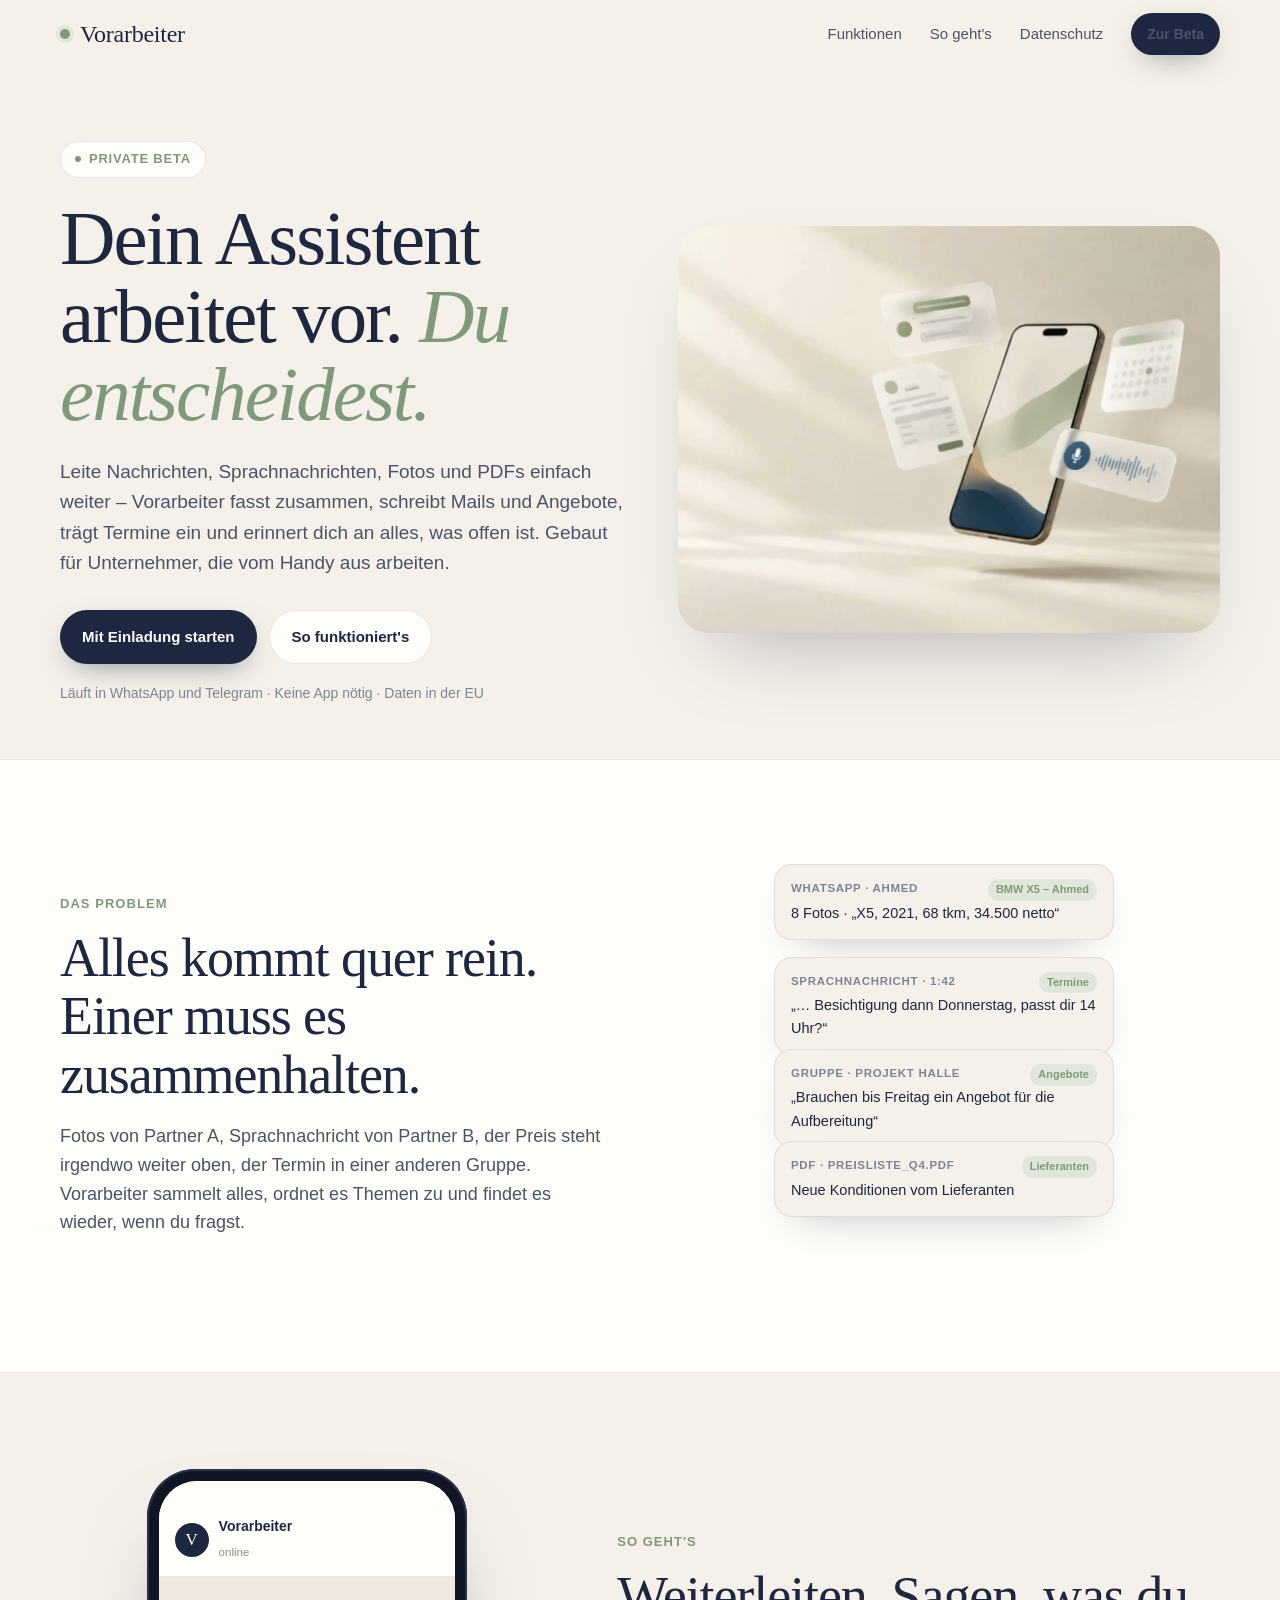
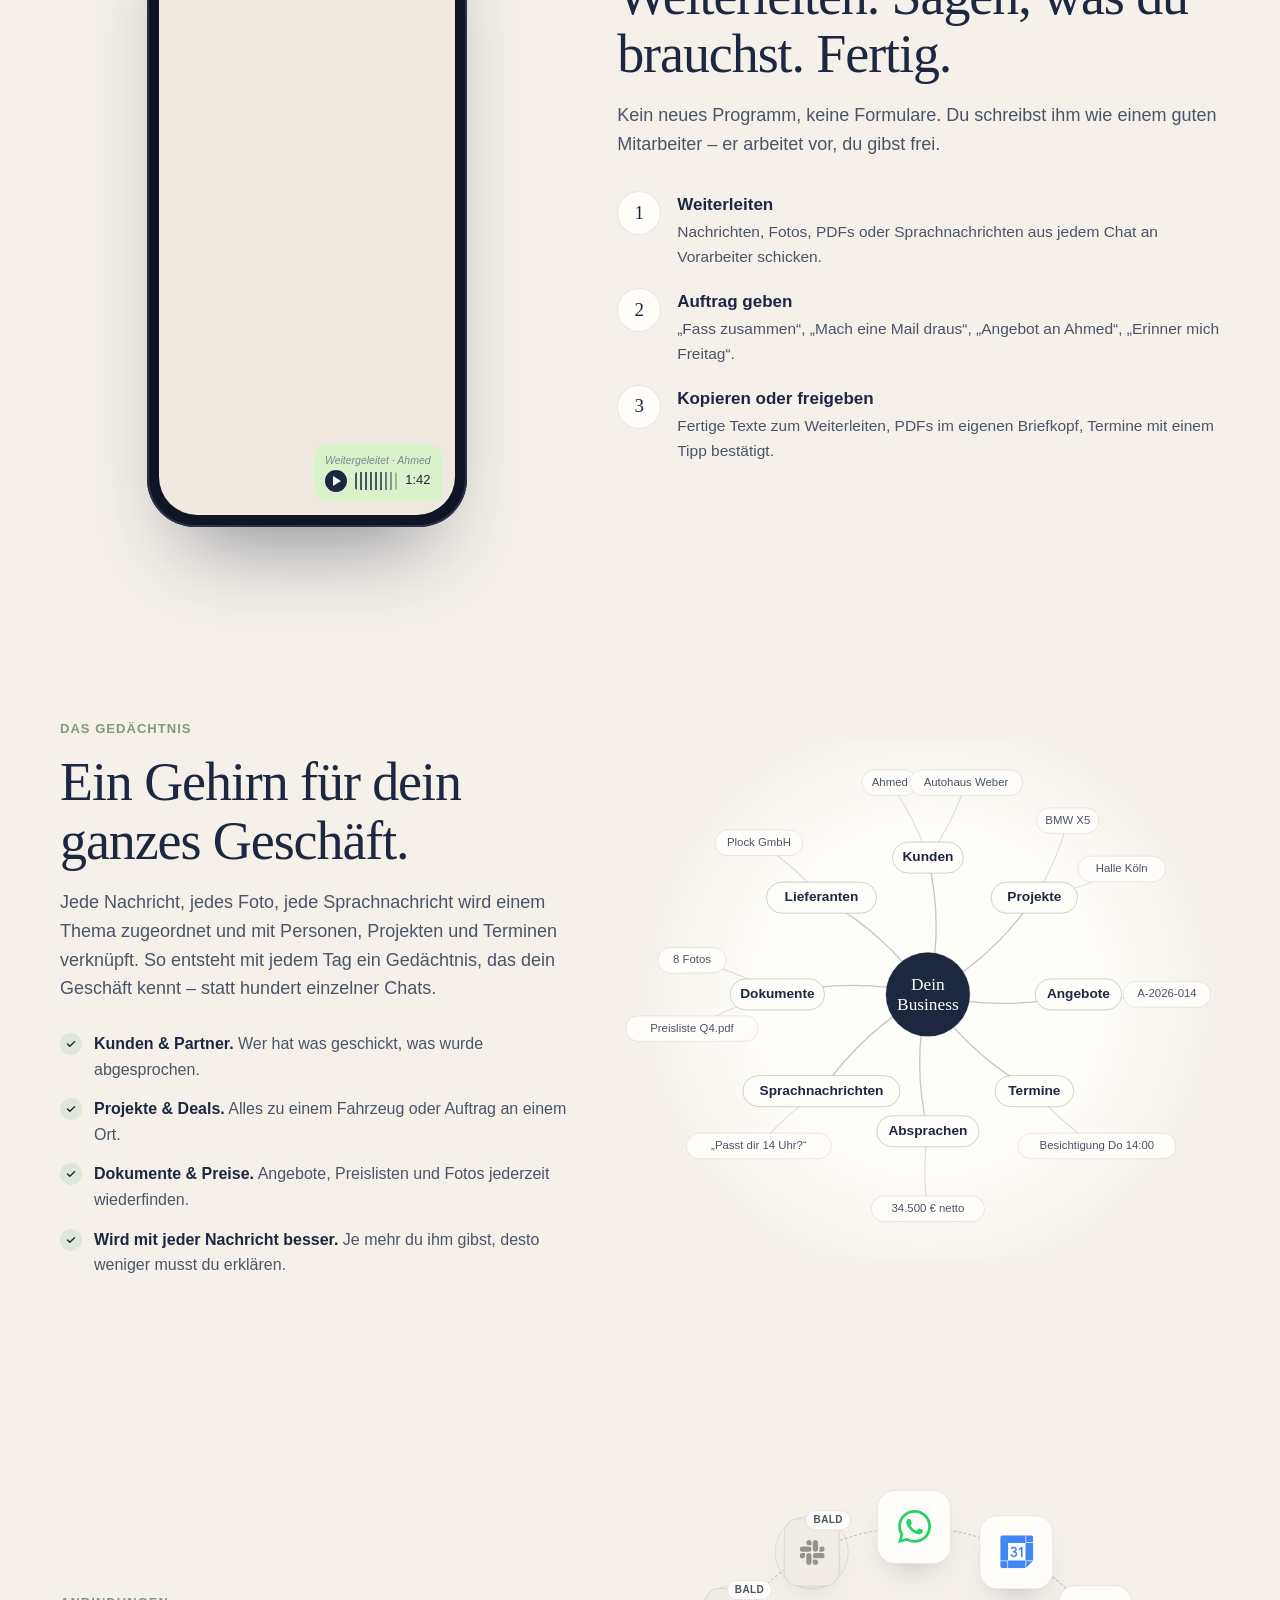
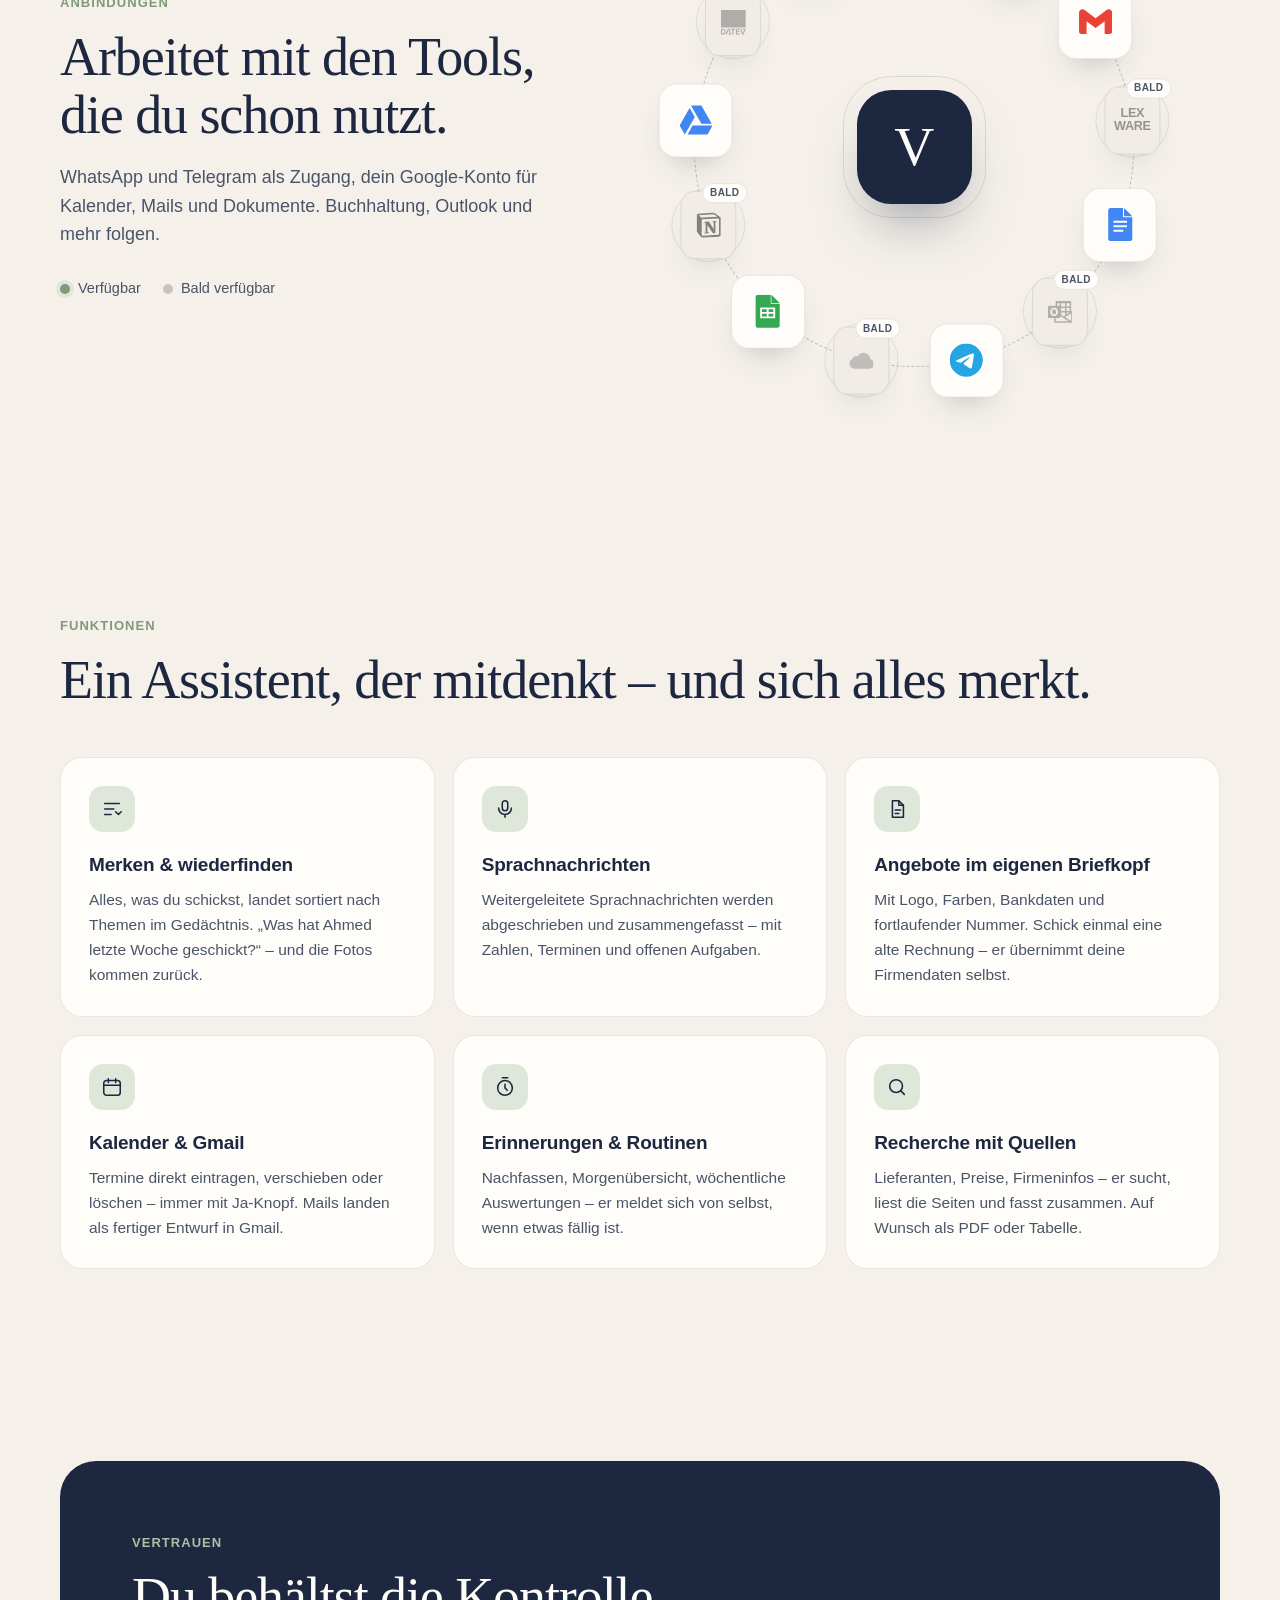
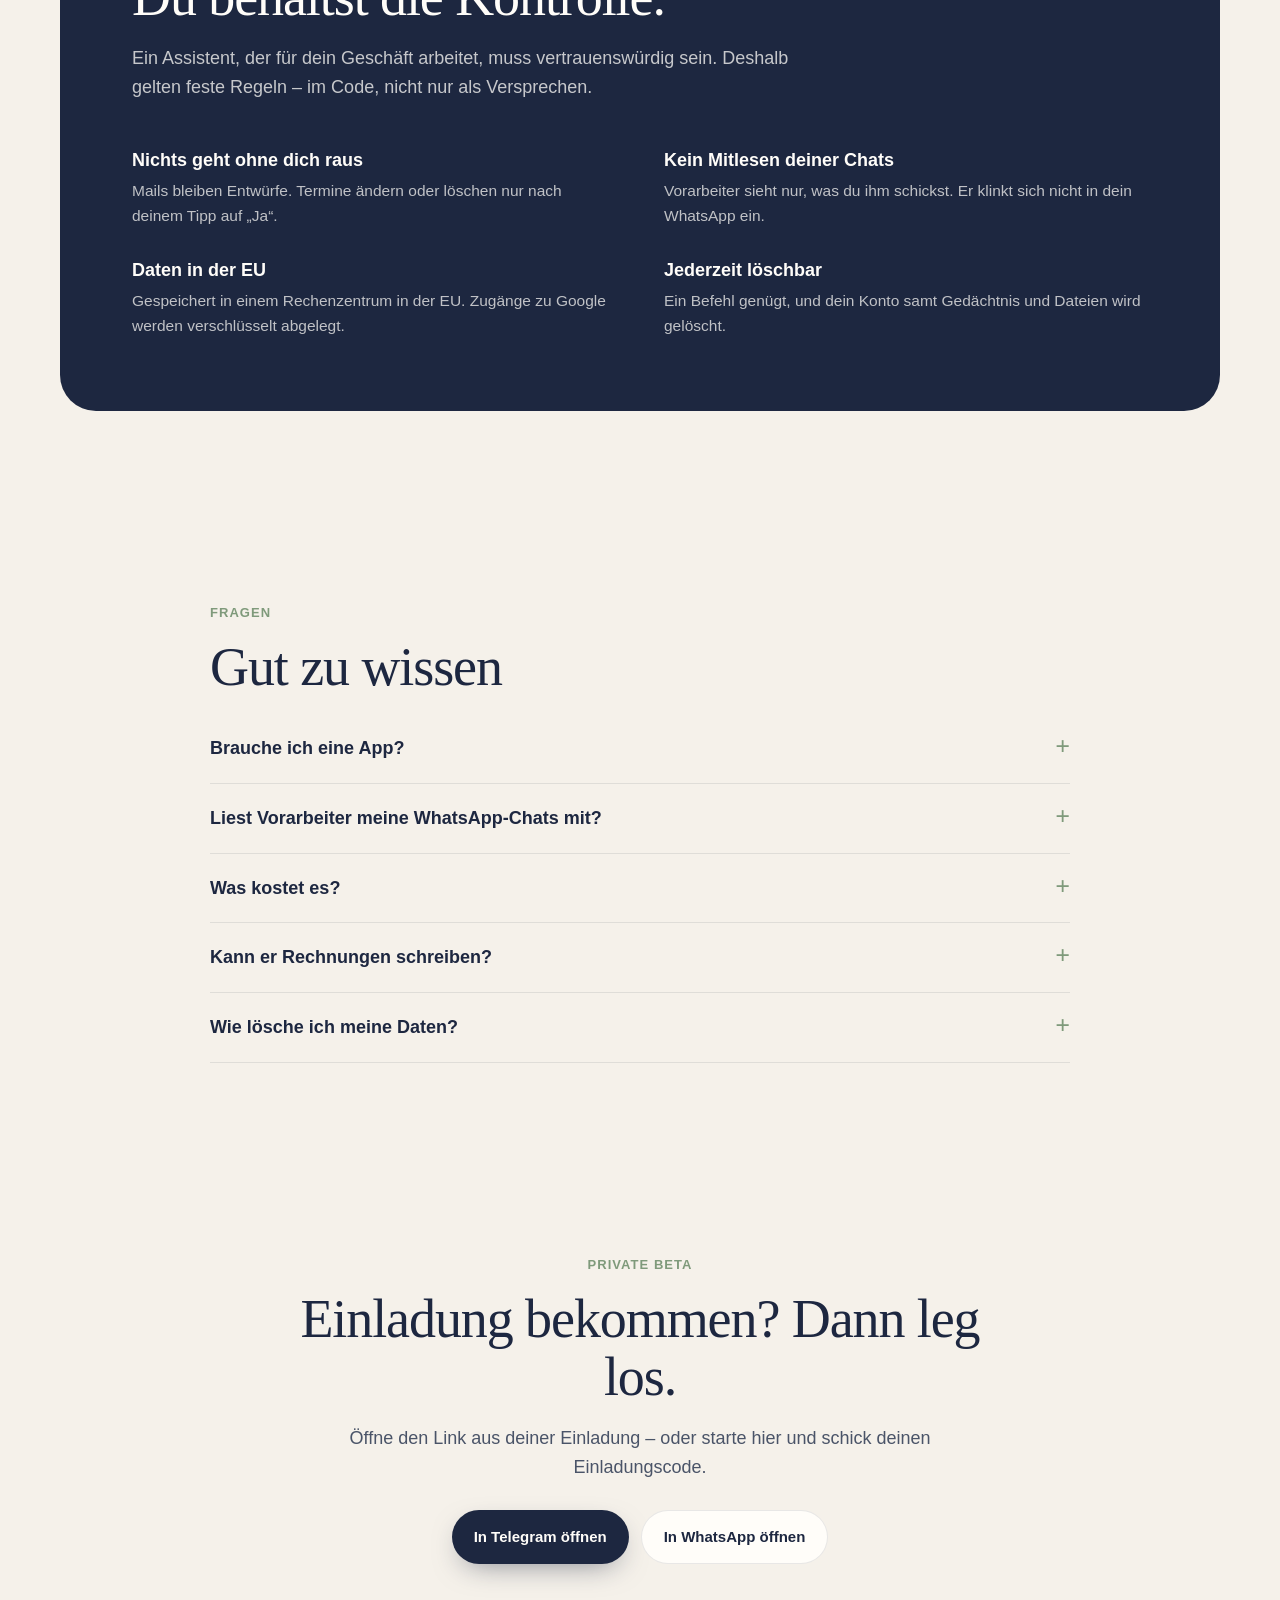
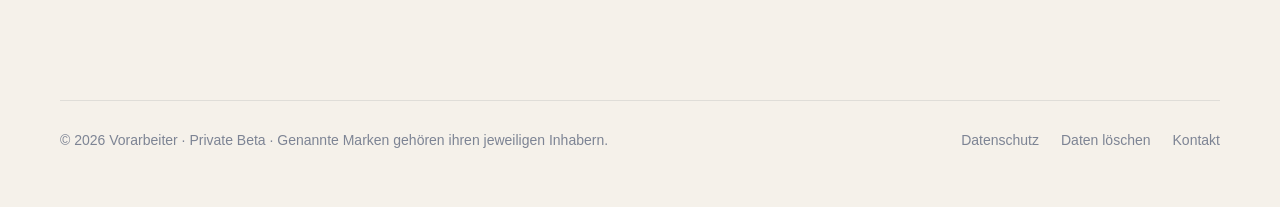
==== commit 437aadb5: "Sektion „Ein Gehirn für dein ganzes Geschäft“: animiertes Netzwerk Co-Authored-By: Claude Opus 5.5 <" ====
--- a/index.html
+++ b/index.html
@@ -83,6 +83,26 @@
       </div>
     </section>
 
+    <!-- Gehirn -->
+    <section class="brain-section">
+      <div class="wrap">
+        <div class="reveal">
+          <div class="kicker">Das Gedächtnis</div>
+          <h2>Ein Gehirn für dein ganzes Geschäft.</h2>
+          <p class="section-lead">Jede Nachricht, jedes Foto, jede Sprachnachricht wird einem Thema zugeordnet und mit Personen, Projekten und Terminen verknüpft. So entsteht mit jedem Tag ein Gedächtnis, das dein Geschäft kennt – statt hundert einzelner Chats.</p>
+          <ul class="checks">
+            <li><b>Kunden &amp; Partner.</b> Wer hat was geschickt, was wurde abgesprochen.</li>
+            <li><b>Projekte &amp; Deals.</b> Alles zu einem Fahrzeug oder Auftrag an einem Ort.</li>
+            <li><b>Dokumente &amp; Preise.</b> Angebote, Preislisten und Fotos jederzeit wiederfinden.</li>
+            <li><b>Wird mit jeder Nachricht besser.</b> Je mehr du ihm gibst, desto weniger musst du erklären.</li>
+          </ul>
+        </div>
+        <div class="brain reveal" aria-label="Grafik: In der Mitte dein Business, verbunden mit Kunden, Lieferanten, Projekten, Angeboten, Terminen, Dokumenten, Sprachnachrichten und Absprachen.">
+          <svg id="brain" viewBox="0 0 640 560" role="img"></svg>
+        </div>
+      </div>
+    </section>
+
     <!-- Anbindungen -->
     <section class="integrations">
       <div class="wrap">
--- a/assets/style.css
+++ b/assets/style.css
@@ -209,6 +209,35 @@
 .legal p, .legal li { color: var(--ink-2); }
 .legal .box { background: var(--paper); border: 1px solid var(--line); border-radius: 18px; padding: 20px 24px; }
 
+
+/* Gehirn: vernetztes Business */
+.brain-section .wrap { display: grid; grid-template-columns: 0.95fr 1.05fr; gap: 48px; align-items: center; }
+.checks { list-style: none; padding: 0; margin: 28px 0 0; display: grid; gap: 14px; }
+.checks li { position: relative; padding-left: 34px; color: var(--ink-2); font-size: 16px; }
+.checks li::before { content: ""; position: absolute; left: 0; top: 2px; width: 22px; height: 22px; border-radius: 50%; background: var(--sage-soft) url("data:image/svg+xml,%3Csvg xmlns='http://www.w3.org/2000/svg' viewBox='0 0 24 24' fill='none' stroke='%231d2740' stroke-width='2.4' stroke-linecap='round' stroke-linejoin='round'%3E%3Cpath d='m6 12 4 4 8-8'/%3E%3C/svg%3E") center / 14px no-repeat; }
+.checks b { color: var(--ink); }
+.brain { position: relative; background: radial-gradient(circle at 50% 50%, var(--paper) 0%, var(--paper) 45%, rgba(255,253,249,0) 72%); border-radius: 32px; }
+.brain svg { width: 100%; height: auto; overflow: visible; }
+.brain .edge { fill: none; stroke: rgba(29, 39, 64, 0.26); stroke-width: 1.4; stroke-dasharray: var(--len); stroke-dashoffset: var(--len); transition: stroke-dashoffset 1.4s var(--ease), stroke 0.3s; }
+.brain .edge.leaf { stroke: rgba(29, 39, 64, 0.16); stroke-width: 1.1; }
+.brain.drawn .edge { stroke-dashoffset: 0; }
+.brain .node { opacity: 0; transition: opacity 0.8s var(--ease); }
+.brain.drawn .node { opacity: 1; }
+.brain .pill { fill: var(--paper); stroke: var(--line); }
+.brain .cat .pill { fill: var(--paper); stroke: rgba(127, 154, 123, 0.45); }
+.brain text { font-family: var(--sans); fill: var(--ink); dominant-baseline: middle; text-anchor: middle; }
+.brain .cat text { font-size: 15px; font-weight: 600; }
+.brain .leafnode text { font-size: 12.5px; fill: var(--ink-2); }
+.brain .core circle.c1 { fill: var(--ink); }
+.brain .core circle.halo { fill: none; stroke: rgba(127, 154, 123, 0.5); transform-origin: 320px 280px; animation: halo 3.6s var(--ease) infinite; }
+.brain .core text { fill: var(--paper); font-family: var(--serif); font-size: 19px; }
+@keyframes halo { from { transform: scale(0.9); opacity: 0.9; } to { transform: scale(1.6); opacity: 0; } }
+.brain .spark { fill: var(--sage); filter: drop-shadow(0 0 6px rgba(127, 154, 123, 0.9)); }
+.brain .group:hover .edge, .brain .group.hot .edge { stroke: var(--sage); }
+.brain .float { animation: bob 6s ease-in-out infinite; }
+@keyframes bob { 0%, 100% { transform: translateY(0); } 50% { transform: translateY(-4px); } }
+@media (max-width: 900px) { .brain-section .wrap { grid-template-columns: 1fr; } }
+@media (max-width: 560px) { .brain .leafnode, .brain .edge.leaf { display: none; } .brain .cat text { font-size: 19px; } }
 
 /* Anbindungen: drehender Logo-Kreis */
 .integrations .wrap { display: grid; grid-template-columns: 0.9fr 1.1fr; gap: 48px; align-items: center; }
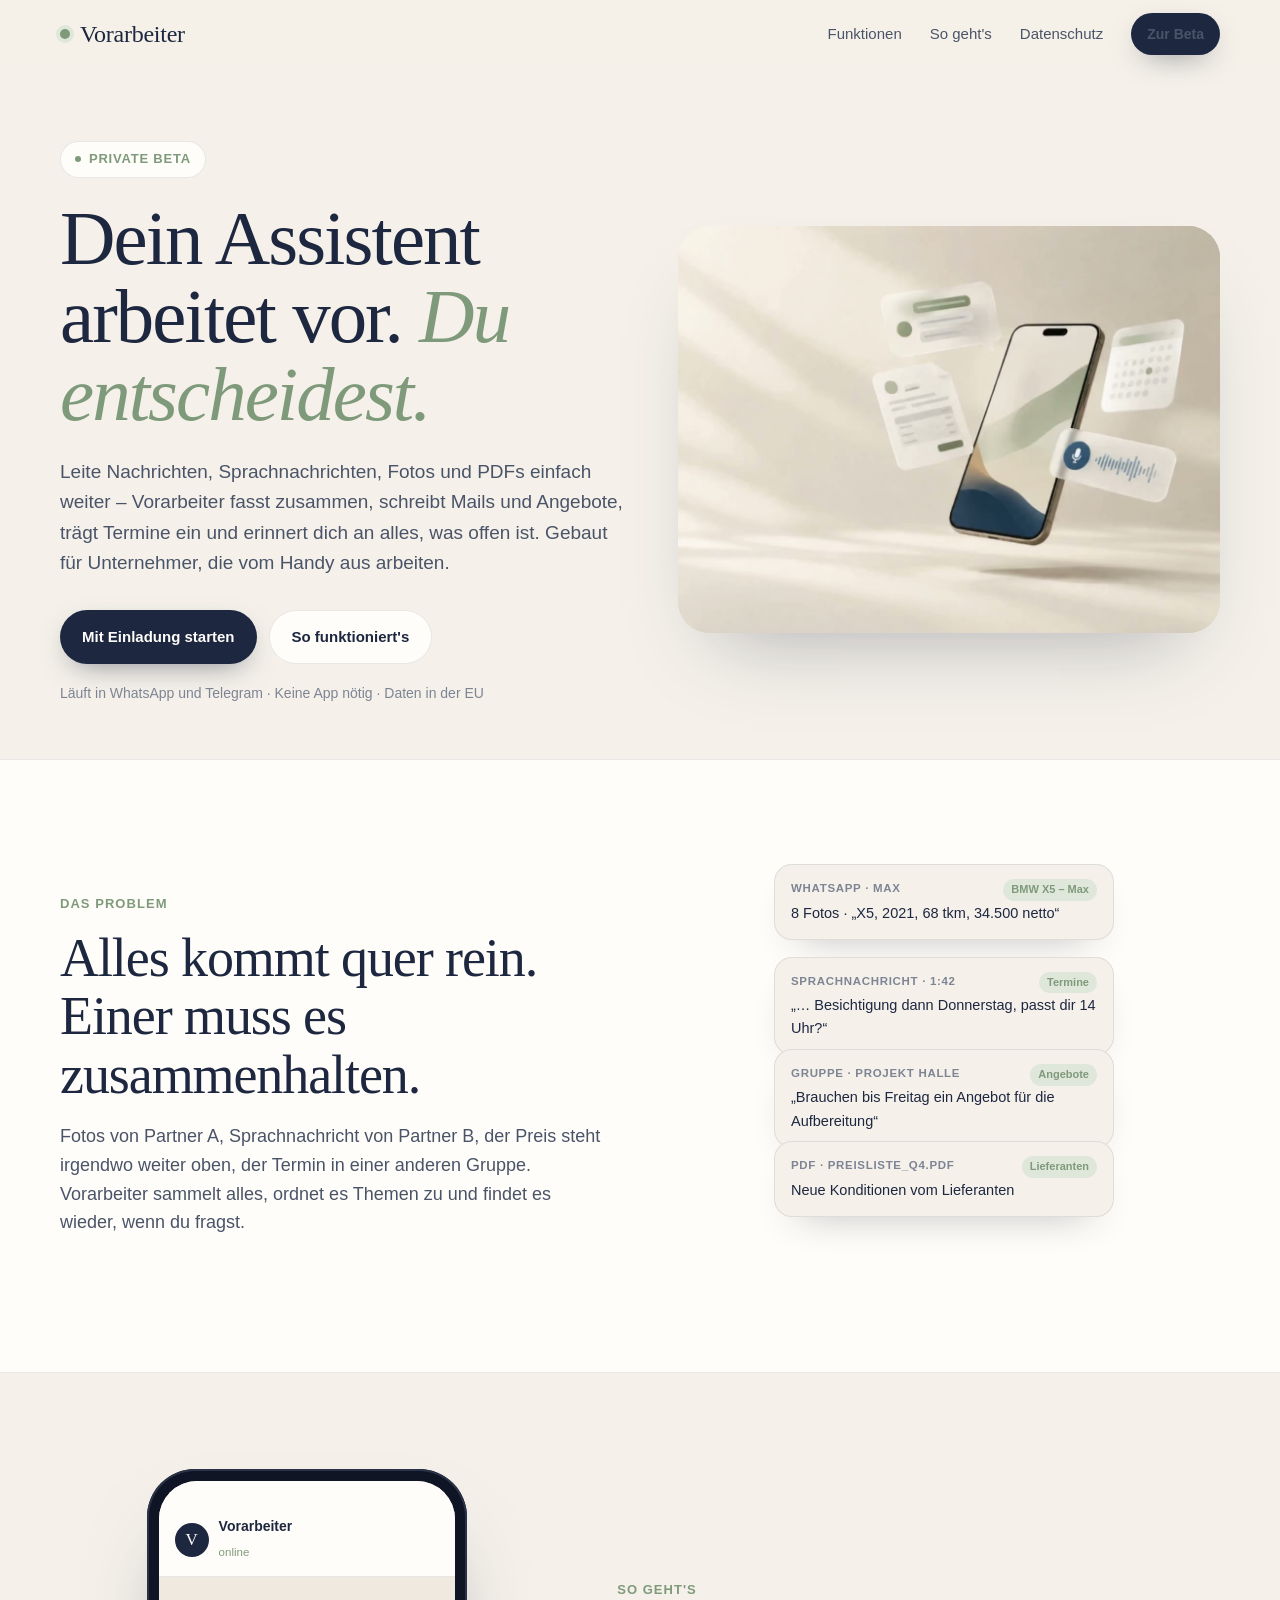
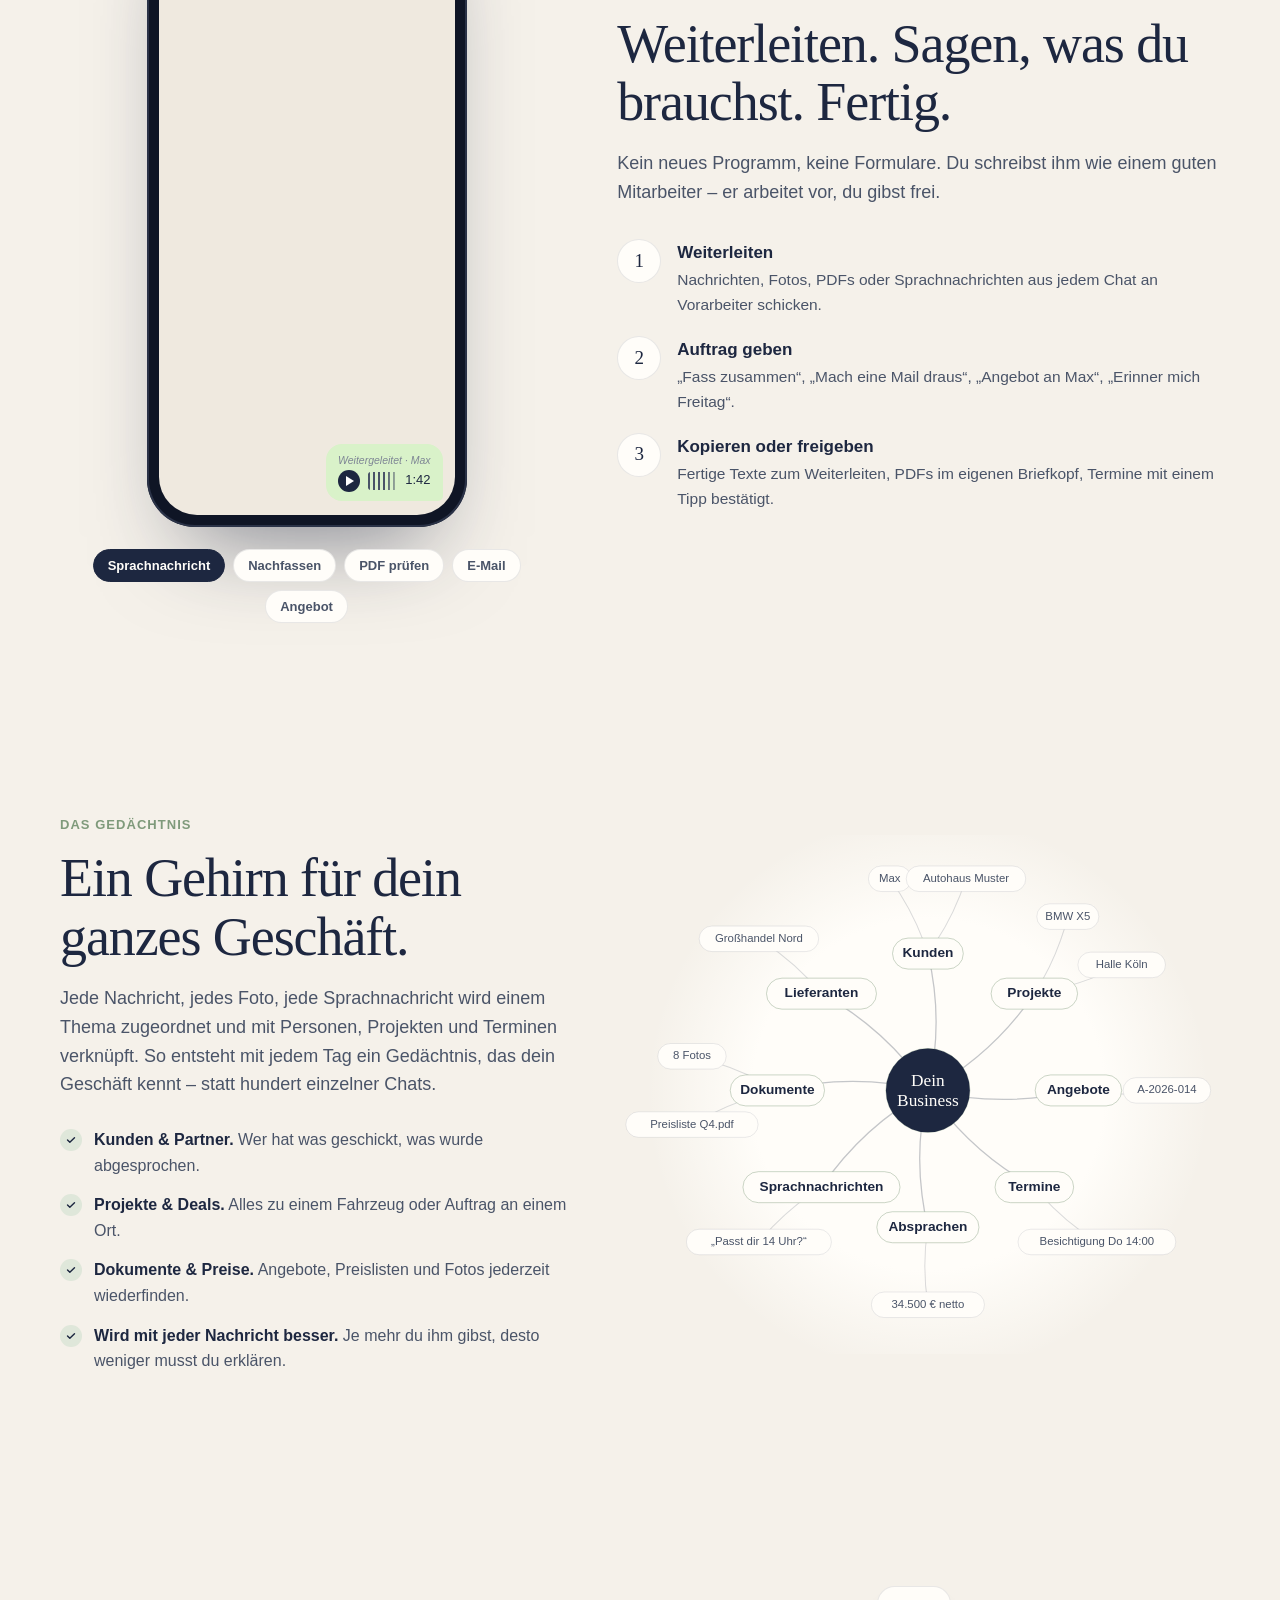
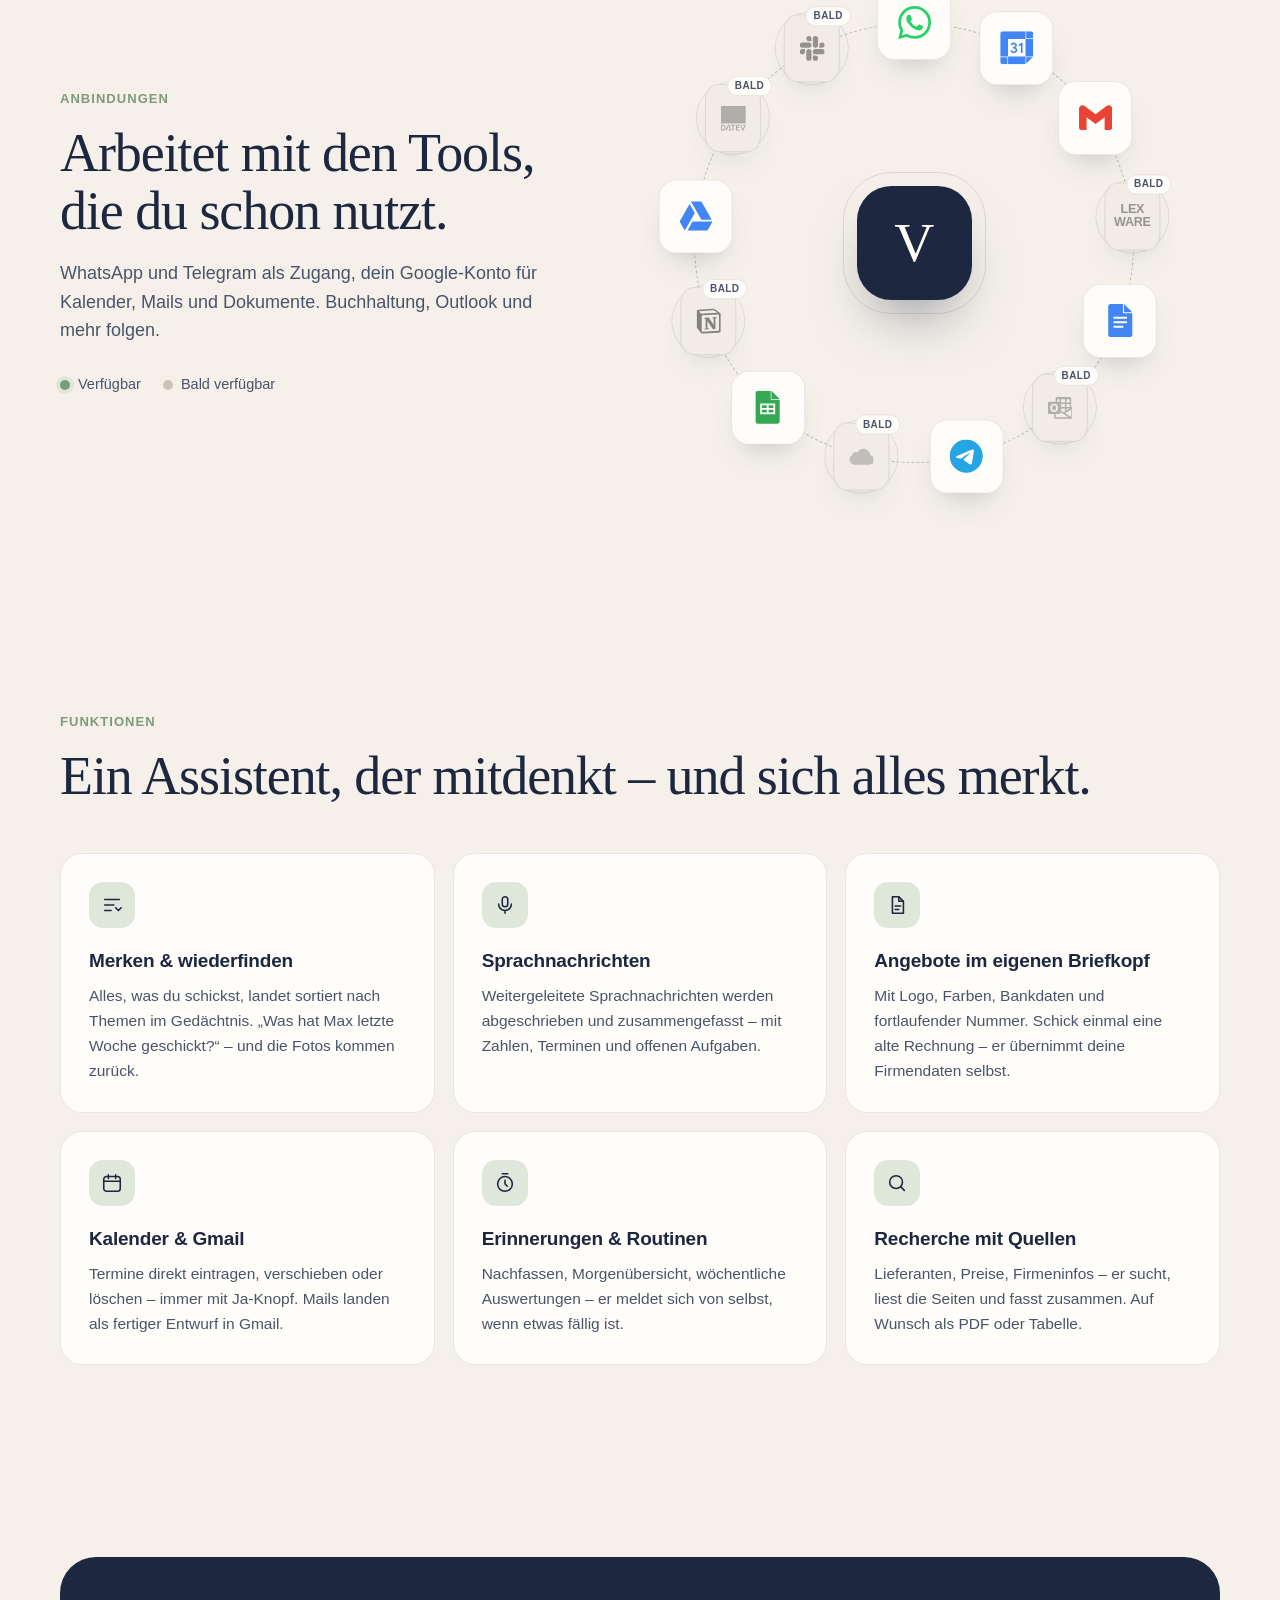
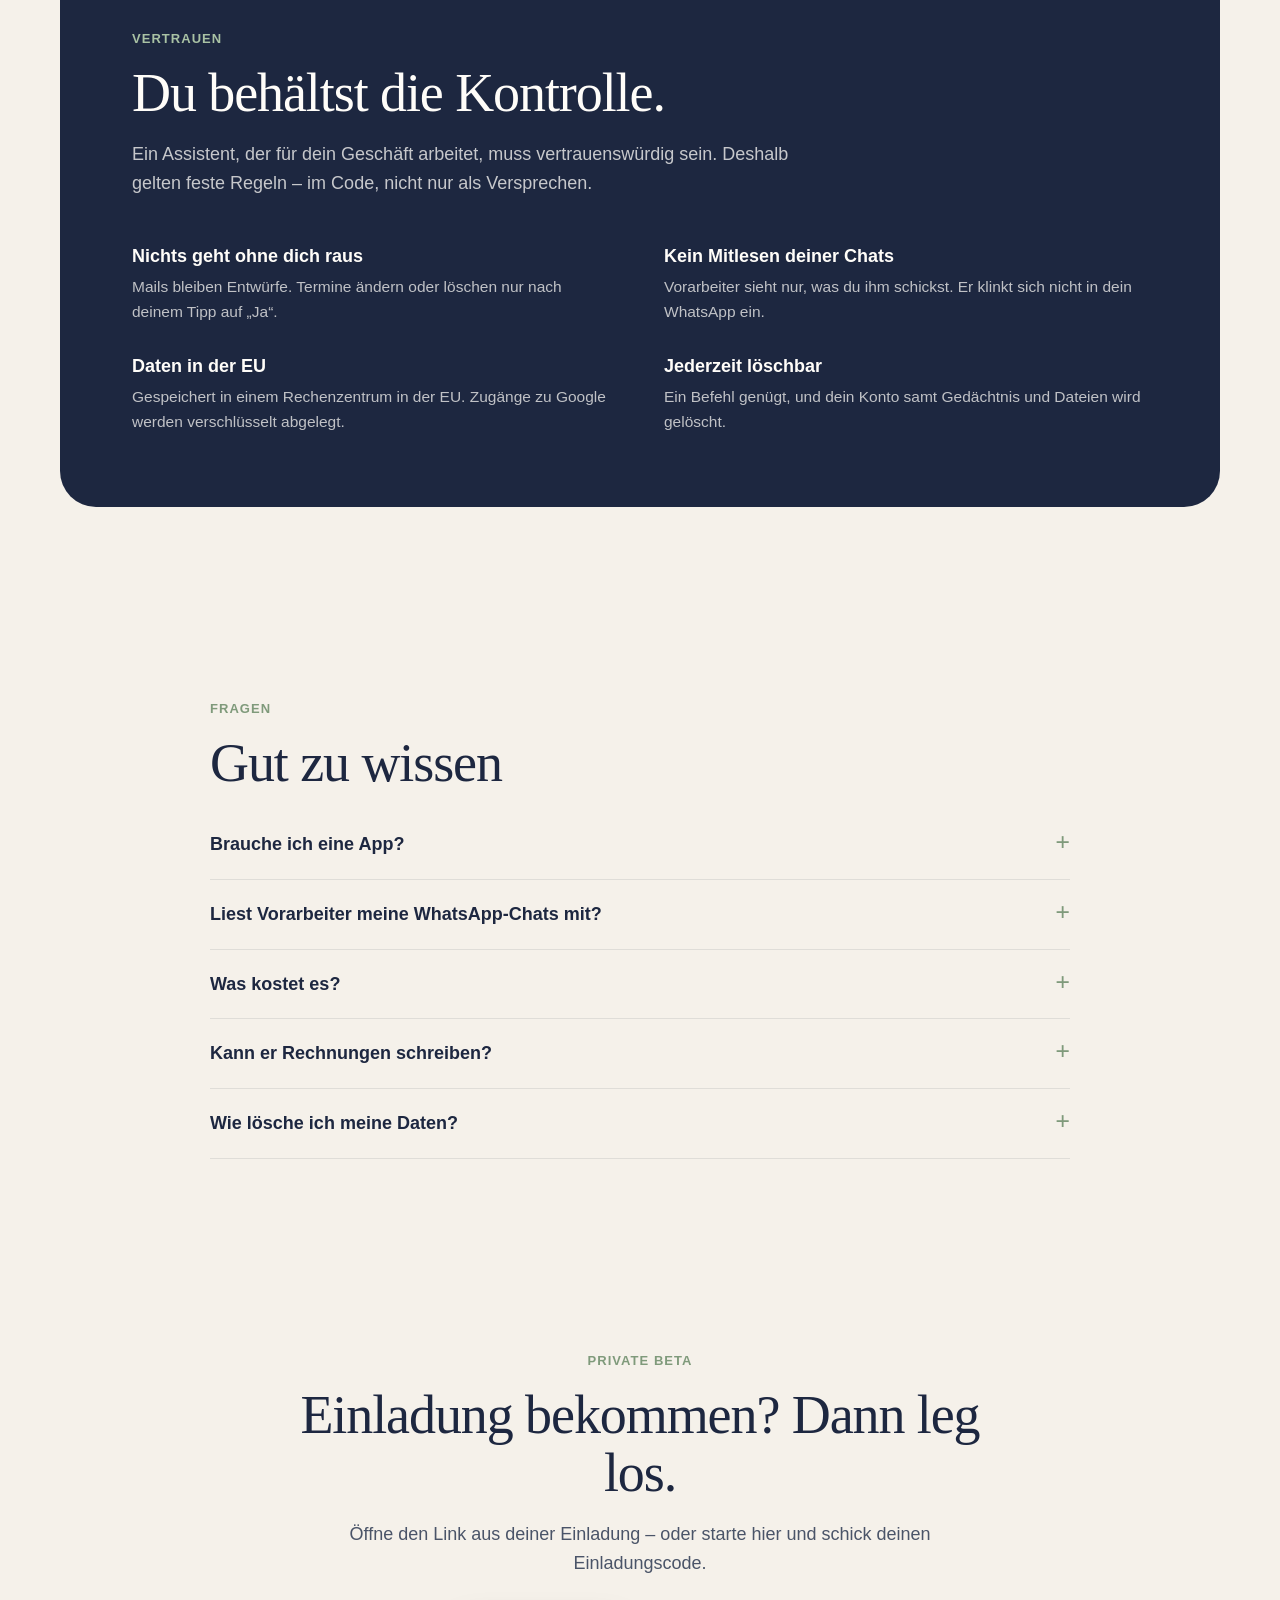
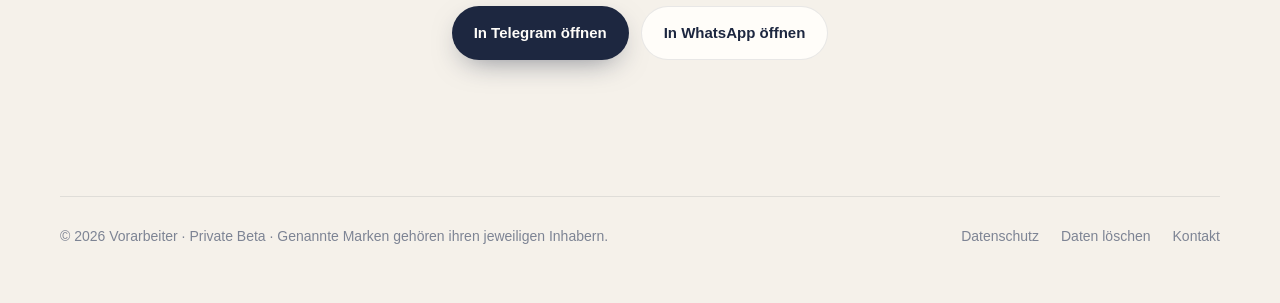
==== commit 679ddb5f: "Fünf Demo-Szenarien (Sprachnachricht, Nachfassen, PDF, E-Mail, Angebot), neutrale Beispielnamen, Ver" ====
--- a/index.html
+++ b/index.html
@@ -53,7 +53,7 @@
           <p class="section-lead">Fotos von Partner A, Sprachnachricht von Partner B, der Preis steht irgendwo weiter oben, der Termin in einer anderen Gruppe. Vorarbeiter sammelt alles, ordnet es Themen zu und findet es wieder, wenn du fragst.</p>
         </div>
         <div class="threads" id="threads" aria-hidden="true">
-          <div class="thread t1"><span class="tag">BMW X5 – Ahmed</span><small>WhatsApp · Ahmed</small>8 Fotos · „X5, 2021, 68 tkm, 34.500 netto“</div>
+          <div class="thread t1"><span class="tag">BMW X5 – Max</span><small>WhatsApp · Max</small>8 Fotos · „X5, 2021, 68 tkm, 34.500 netto“</div>
           <div class="thread t2"><span class="tag">Termine</span><small>Sprachnachricht · 1:42</small>„… Besichtigung dann Donnerstag, passt dir 14 Uhr?“</div>
           <div class="thread t3"><span class="tag">Angebote</span><small>Gruppe · Projekt Halle</small>„Brauchen bis Freitag ein Angebot für die Aufbereitung“</div>
           <div class="thread t4"><span class="tag">Lieferanten</span><small>PDF · Preisliste_Q4.pdf</small>Neue Konditionen vom Lieferanten</div>
@@ -64,11 +64,14 @@
     <!-- Demo -->
     <section class="demo" id="so-gehts">
       <div class="wrap">
-        <div class="phone reveal" aria-hidden="true">
+        <div class="phone-col reveal">
+        <div class="phone" aria-hidden="true">
           <div class="screen">
             <div class="chat-head"><div class="avatar">V</div><div><b>Vorarbeiter</b><span>online</span></div></div>
             <div class="chat" id="chat"></div>
           </div>
+        </div>
+        <div class="scenes" id="scenes" role="tablist" aria-label="Beispiele"></div>
         </div>
         <div class="reveal">
           <div class="kicker">So geht's</div>
@@ -76,7 +79,7 @@
           <p class="section-lead">Kein neues Programm, keine Formulare. Du schreibst ihm wie einem guten Mitarbeiter – er arbeitet vor, du gibst frei.</p>
           <ol class="steps-list">
             <li><span class="num">1</span><div><b>Weiterleiten</b><p>Nachrichten, Fotos, PDFs oder Sprachnachrichten aus jedem Chat an Vorarbeiter schicken.</p></div></li>
-            <li><span class="num">2</span><div><b>Auftrag geben</b><p>„Fass zusammen“, „Mach eine Mail draus“, „Angebot an Ahmed“, „Erinner mich Freitag“.</p></div></li>
+            <li><span class="num">2</span><div><b>Auftrag geben</b><p>„Fass zusammen“, „Mach eine Mail draus“, „Angebot an Max“, „Erinner mich Freitag“.</p></div></li>
             <li><span class="num">3</span><div><b>Kopieren oder freigeben</b><p>Fertige Texte zum Weiterleiten, PDFs im eigenen Briefkopf, Termine mit einem Tipp bestätigt.</p></div></li>
           </ol>
         </div>
@@ -145,7 +148,7 @@
           <h2>Ein Assistent, der mitdenkt – und sich alles merkt.</h2>
         </div>
         <div class="grid">
-          <article class="card reveal"><div class="icon"><svg viewBox="0 0 24 24"><path d="M4 6h16M4 12h10M4 18h7"/><path d="m16 15 3 3 3-3"/></svg></div><h3>Merken &amp; wiederfinden</h3><p>Alles, was du schickst, landet sortiert nach Themen im Gedächtnis. „Was hat Ahmed letzte Woche geschickt?“ – und die Fotos kommen zurück.</p></article>
+          <article class="card reveal"><div class="icon"><svg viewBox="0 0 24 24"><path d="M4 6h16M4 12h10M4 18h7"/><path d="m16 15 3 3 3-3"/></svg></div><h3>Merken &amp; wiederfinden</h3><p>Alles, was du schickst, landet sortiert nach Themen im Gedächtnis. „Was hat Max letzte Woche geschickt?“ – und die Fotos kommen zurück.</p></article>
           <article class="card reveal"><div class="icon"><svg viewBox="0 0 24 24"><rect x="9" y="3" width="6" height="11" rx="3"/><path d="M5 11a7 7 0 0 0 14 0M12 18v3"/></svg></div><h3>Sprachnachrichten</h3><p>Weitergeleitete Sprachnachrichten werden abgeschrieben und zusammengefasst – mit Zahlen, Terminen und offenen Aufgaben.</p></article>
           <article class="card reveal"><div class="icon"><svg viewBox="0 0 24 24"><path d="M7 3h7l5 5v13H7z"/><path d="M14 3v5h5M10 13h6M10 17h4"/></svg></div><h3>Angebote im eigenen Briefkopf</h3><p>Mit Logo, Farben, Bankdaten und fortlaufender Nummer. Schick einmal eine alte Rechnung – er übernimmt deine Firmendaten selbst.</p></article>
           <article class="card reveal"><div class="icon"><svg viewBox="0 0 24 24"><rect x="3" y="5" width="18" height="16" rx="3"/><path d="M3 10h18M8 3v4M16 3v4"/></svg></div><h3>Kalender &amp; Gmail</h3><p>Termine direkt eintragen, verschieben oder löschen – immer mit Ja-Knopf. Mails landen als fertiger Entwurf in Gmail.</p></article>
--- a/assets/style.css
+++ b/assets/style.css
@@ -144,6 +144,11 @@
 .typing b { width: 6px; height: 6px; border-radius: 50%; background: var(--muted); animation: blink 1.2s infinite; }
 .typing b:nth-child(2) { animation-delay: 0.2s; } .typing b:nth-child(3) { animation-delay: 0.4s; }
 @keyframes blink { 0%, 80%, 100% { opacity: 0.25; } 40% { opacity: 1; } }
+
+.scenes { display: flex; flex-wrap: wrap; justify-content: center; gap: 8px; margin-top: 22px; }
+.scenes button { font: 600 13px var(--sans); color: var(--ink-2); background: var(--paper); border: 1px solid var(--line); border-radius: 999px; padding: 8px 14px; cursor: pointer; transition: all 0.25s var(--ease); }
+.scenes button:hover { color: var(--ink); }
+.scenes button[aria-selected="true"] { background: var(--ink); color: var(--paper); border-color: var(--ink); }
 
 .steps-list { list-style: none; padding: 0; margin: 32px 0 0; display: grid; gap: 18px; }
 .steps-list li { display: grid; grid-template-columns: 44px 1fr; gap: 16px; align-items: start; }
@@ -274,7 +279,7 @@
 
 @media (max-width: 900px) {
   .hero .wrap, .chaos .wrap, .demo .wrap { grid-template-columns: 1fr; }
-  .demo .phone { order: 2; }
+  .demo .phone-col { order: 2; }
   .grid { grid-template-columns: 1fr; }
   .trust { padding: 44px 26px; border-radius: 26px; }
   .trust-grid { grid-template-columns: 1fr; }
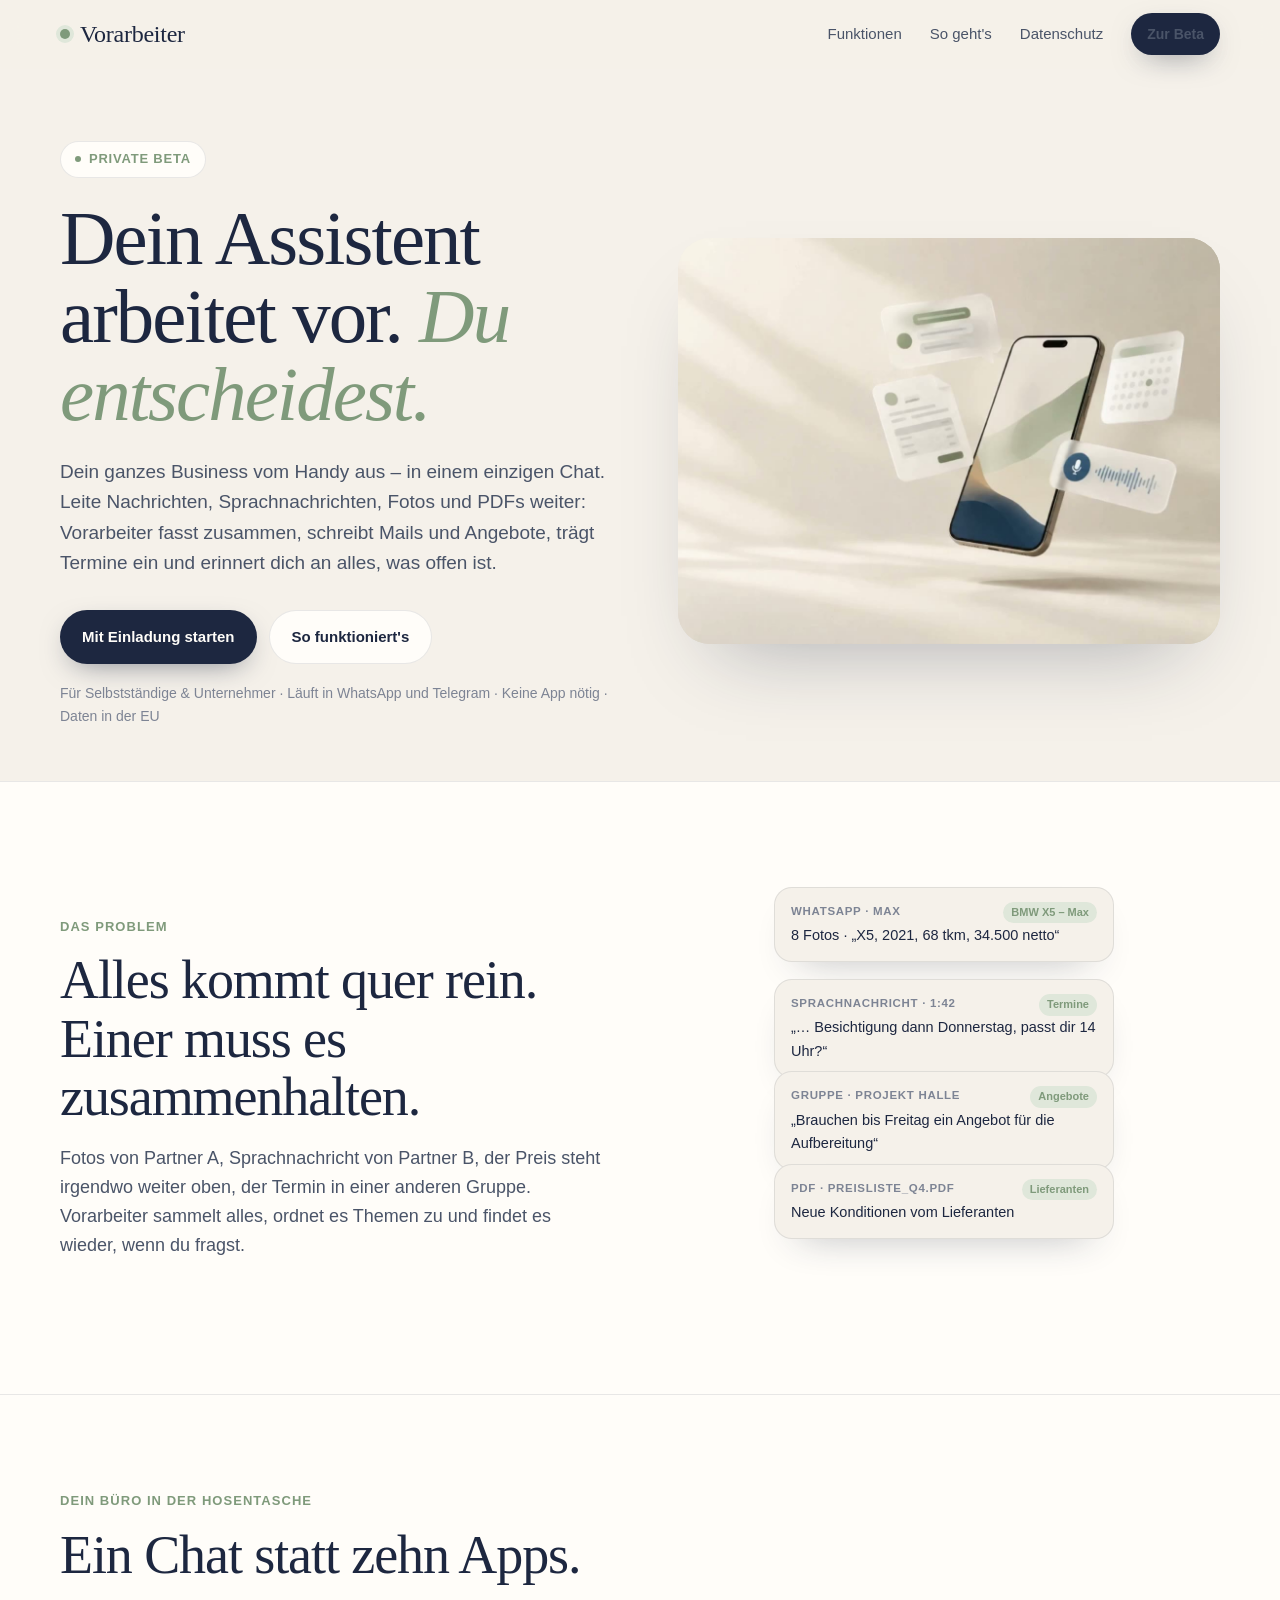
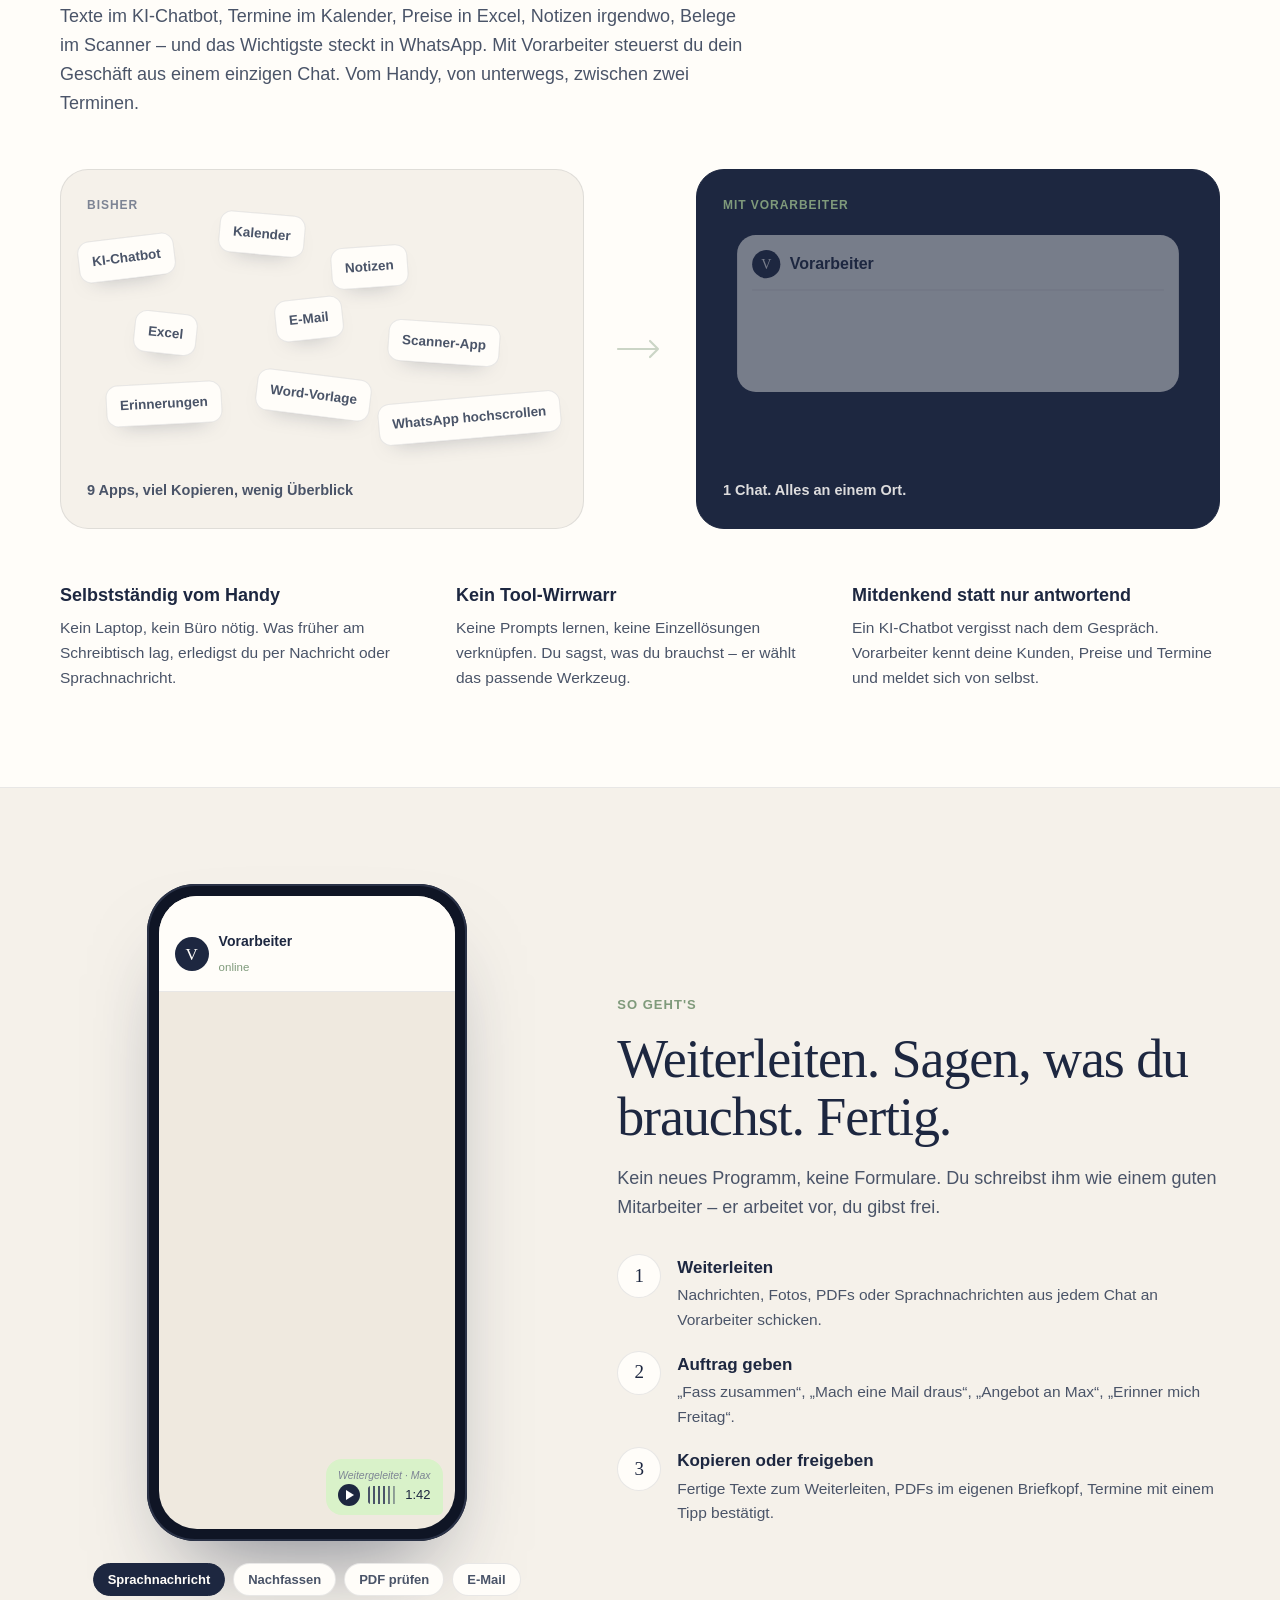
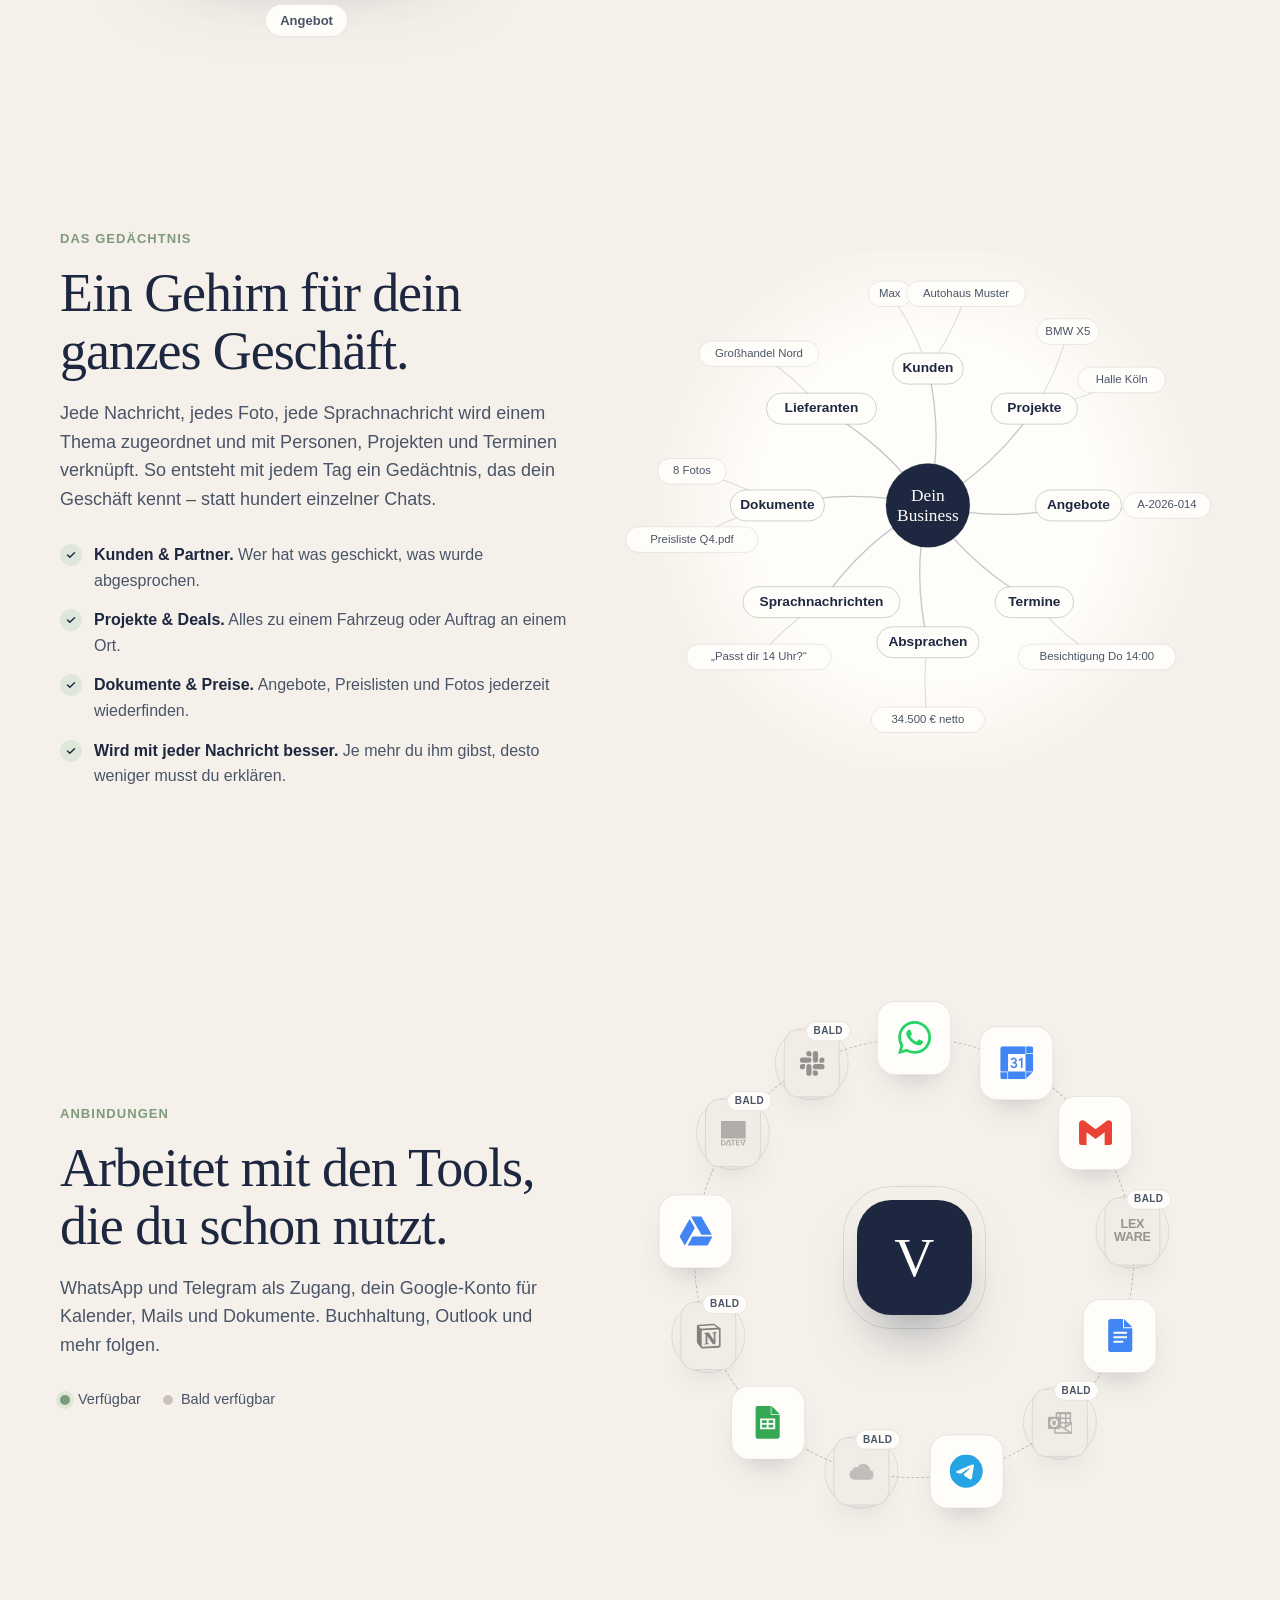
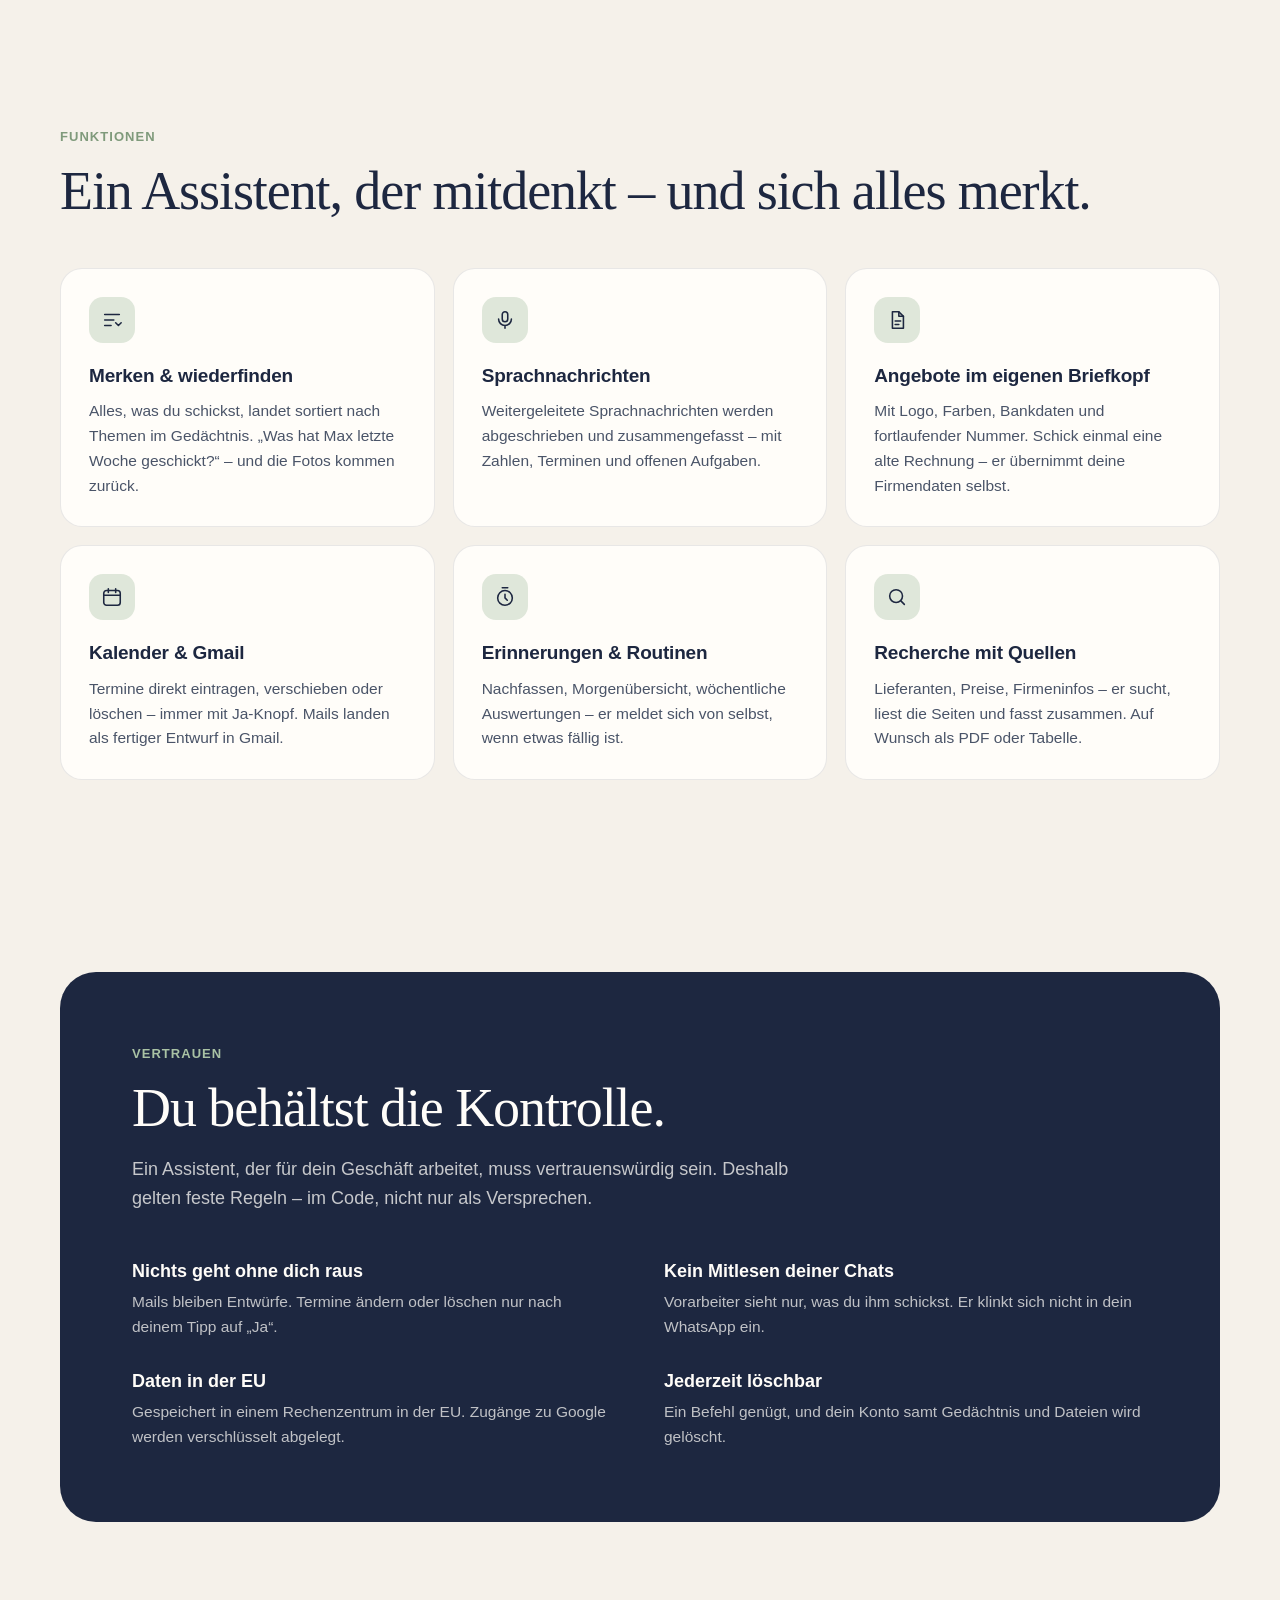
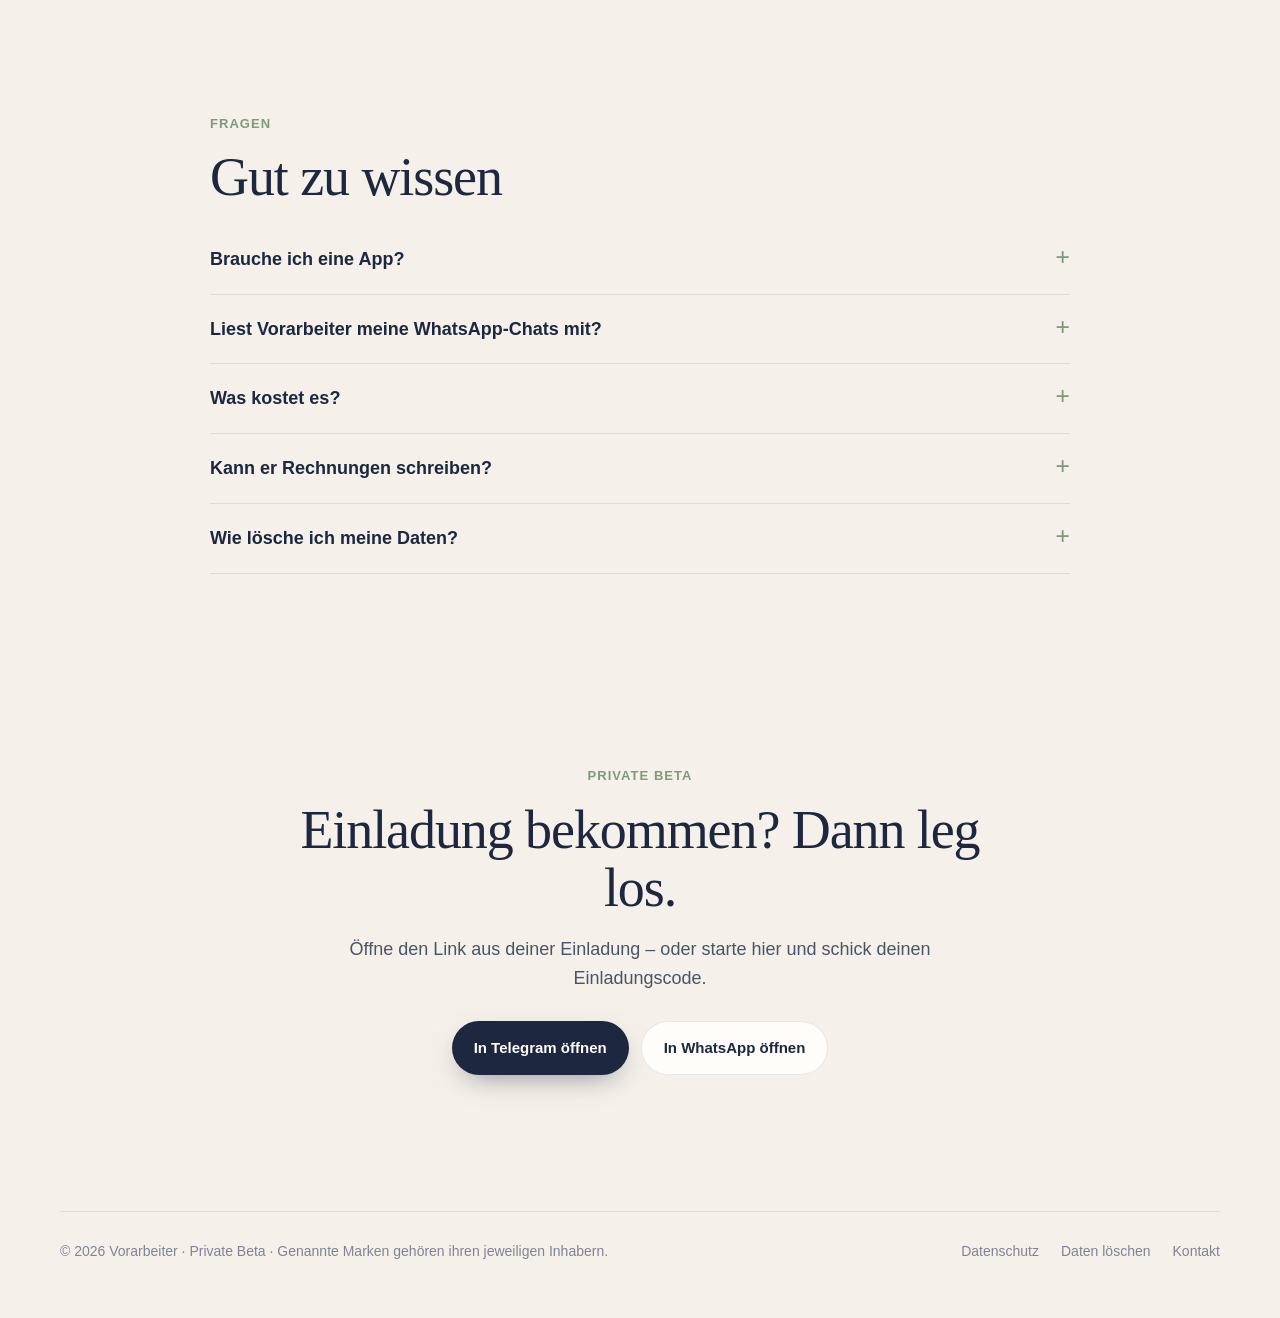
==== commit bba76c5b: "Sektion „Ein Chat statt zehn Apps“: Business vom Handy aus, Hero geschärft Co-Authored-By: Claude Op" ====
--- a/index.html
+++ b/index.html
@@ -29,12 +29,12 @@
         <div class="reveal">
           <span class="eyebrow">Private Beta</span>
           <h1>Dein Assistent arbeitet vor. <em>Du entscheidest.</em></h1>
-          <p class="lead">Leite Nachrichten, Sprachnachrichten, Fotos und PDFs einfach weiter – Vorarbeiter fasst zusammen, schreibt Mails und Angebote, trägt Termine ein und erinnert dich an alles, was offen ist. Gebaut für Unternehmer, die vom Handy aus arbeiten.</p>
+          <p class="lead">Dein ganzes Business vom Handy aus – in einem einzigen Chat. Leite Nachrichten, Sprachnachrichten, Fotos und PDFs weiter: Vorarbeiter fasst zusammen, schreibt Mails und Angebote, trägt Termine ein und erinnert dich an alles, was offen ist.</p>
           <div class="cta-row">
             <a class="btn btn-dark" href="#start">Mit Einladung starten</a>
             <a class="btn btn-light" href="#so-gehts">So funktioniert's</a>
           </div>
-          <p class="hero-note">Läuft in WhatsApp und Telegram · Keine App nötig · Daten in der EU</p>
+          <p class="hero-note">Für Selbstständige &amp; Unternehmer · Läuft in WhatsApp und Telegram · Keine App nötig · Daten in der EU</p>
         </div>
         <div class="hero-media reveal">
           <video autoplay muted loop playsinline poster="assets/hero.jpg" aria-label="Smartphone, um das Nachrichten, ein Angebot, ein Kalender und eine Sprachnachricht schweben">
@@ -57,6 +57,51 @@
           <div class="thread t2"><span class="tag">Termine</span><small>Sprachnachricht · 1:42</small>„… Besichtigung dann Donnerstag, passt dir 14 Uhr?“</div>
           <div class="thread t3"><span class="tag">Angebote</span><small>Gruppe · Projekt Halle</small>„Brauchen bis Freitag ein Angebot für die Aufbereitung“</div>
           <div class="thread t4"><span class="tag">Lieferanten</span><small>PDF · Preisliste_Q4.pdf</small>Neue Konditionen vom Lieferanten</div>
+        </div>
+      </div>
+    </section>
+
+    <!-- Ein Chat statt zehn Apps -->
+    <section class="consolidate">
+      <div class="wrap">
+        <div class="reveal consolidate-head">
+          <div class="kicker">Dein Büro in der Hosentasche</div>
+          <h2>Ein Chat statt zehn Apps.</h2>
+          <p class="section-lead">Texte im KI-Chatbot, Termine im Kalender, Preise in Excel, Notizen irgendwo, Belege im Scanner – und das Wichtigste steckt in WhatsApp. Mit Vorarbeiter steuerst du dein Geschäft aus einem einzigen Chat. Vom Handy, von unterwegs, zwischen zwei Terminen.</p>
+        </div>
+        <div class="merge" id="merge">
+          <div class="merge-side before">
+            <span class="merge-label">Bisher</span>
+            <div class="apps">
+              <span style="--x:-8%;--y:4%;--r:-7deg">KI-Chatbot</span>
+              <span style="--x:22%;--y:-6%;--r:5deg">Kalender</span>
+              <span style="--x:46%;--y:8%;--r:-4deg">Notizen</span>
+              <span style="--x:4%;--y:36%;--r:6deg">Excel</span>
+              <span style="--x:34%;--y:30%;--r:-6deg">E-Mail</span>
+              <span style="--x:58%;--y:40%;--r:4deg">Scanner-App</span>
+              <span style="--x:-2%;--y:66%;--r:-3deg">Erinnerungen</span>
+              <span style="--x:30%;--y:62%;--r:7deg">Word-Vorlage</span>
+              <span style="--x:56%;--y:72%;--r:-5deg">WhatsApp hochscrollen</span>
+            </div>
+            <p class="merge-note">9 Apps, viel Kopieren, wenig Überblick</p>
+          </div>
+          <div class="merge-arrow" aria-hidden="true"><svg viewBox="0 0 48 24"><path d="M2 12h40m-8-8 8 8-8 8"/></svg></div>
+          <div class="merge-side after">
+            <span class="merge-label">Mit Vorarbeiter</span>
+            <div class="one-chat">
+              <div class="one-head"><span class="avatar">V</span><b>Vorarbeiter</b></div>
+              <ul>
+                <li>Texte &amp; Mails</li><li>Termine</li><li>Angebote</li><li>Preise &amp; Listen</li>
+                <li>Notizen</li><li>Belege</li><li>Erinnerungen</li><li>Recherche</li>
+              </ul>
+            </div>
+            <p class="merge-note">1 Chat. Alles an einem Ort.</p>
+          </div>
+        </div>
+        <div class="pillars">
+          <div class="reveal"><b>Selbstständig vom Handy</b><p>Kein Laptop, kein Büro nötig. Was früher am Schreibtisch lag, erledigst du per Nachricht oder Sprachnachricht.</p></div>
+          <div class="reveal"><b>Kein Tool-Wirrwarr</b><p>Keine Prompts lernen, keine Einzellösungen verknüpfen. Du sagst, was du brauchst – er wählt das passende Werkzeug.</p></div>
+          <div class="reveal"><b>Mitdenkend statt nur antwortend</b><p>Ein KI-Chatbot vergisst nach dem Gespräch. Vorarbeiter kennt deine Kunden, Preise und Termine und meldet sich von selbst.</p></div>
         </div>
       </div>
     </section>
--- a/assets/style.css
+++ b/assets/style.css
@@ -214,6 +214,44 @@
 .legal p, .legal li { color: var(--ink-2); }
 .legal .box { background: var(--paper); border: 1px solid var(--line); border-radius: 18px; padding: 20px 24px; }
 
+
+/* Ein Chat statt zehn Apps */
+.consolidate { background: var(--paper); border-bottom: 1px solid var(--line); }
+.consolidate-head { max-width: 760px; }
+.merge { display: grid; grid-template-columns: 1fr 64px 1fr; gap: 24px; align-items: center; margin-top: 52px; }
+.merge-side { position: relative; overflow: hidden; background: var(--sand); border: 1px solid var(--line); border-radius: 28px; padding: 26px; min-height: 360px; display: flex; flex-direction: column; }
+.merge-label { font-size: 12px; font-weight: 700; letter-spacing: 0.08em; text-transform: uppercase; color: var(--muted); }
+.after .merge-label { color: var(--sage); }
+.merge-note { margin: auto 0 0; padding-top: 16px; font-size: 14.5px; color: var(--ink-2); font-weight: 600; }
+.apps { position: relative; flex: 1; min-height: 230px; margin-top: 12px; }
+.apps span { position: absolute; left: calc(var(--x) + 6%); top: var(--y); white-space: nowrap;
+  font-size: 13.5px; font-weight: 600; color: var(--ink-2); background: var(--paper); border: 1px solid var(--line);
+  padding: 9px 13px; border-radius: 12px; box-shadow: 0 10px 22px -16px rgba(29, 39, 64, 0.5);
+  transform: rotate(var(--r)); transition: transform 1s var(--ease), opacity 1s var(--ease), left 1s var(--ease), top 1s var(--ease); }
+.merge.merged .apps span { left: 88%; top: 40%; transform: rotate(0) scale(0.5); opacity: 0; }
+.merge.merged .apps span:nth-child(odd) { transition-delay: 0.08s; }
+.merge-arrow svg { width: 48px; stroke: var(--sage); stroke-width: 2.2; fill: none; stroke-linecap: round; stroke-linejoin: round; }
+.merge-arrow { display: grid; place-items: center; opacity: 0.4; transition: opacity 0.6s 0.6s; }
+.merge.merged .merge-arrow { opacity: 1; }
+.after { background: var(--ink); border-color: var(--ink); color: var(--paper); }
+.after .merge-note { color: rgba(255, 253, 249, 0.85); }
+.one-chat { margin-top: 14px; background: var(--paper); color: var(--ink); border-radius: 20px; padding: 16px; transform: scale(0.94); opacity: 0.4; transition: transform 0.9s 0.5s var(--ease), opacity 0.9s 0.5s var(--ease); }
+.merge.merged .one-chat { transform: none; opacity: 1; }
+.one-head { display: flex; align-items: center; gap: 10px; padding-bottom: 12px; border-bottom: 1px solid var(--line); }
+.one-head .avatar { width: 30px; height: 30px; font-size: 15px; }
+.one-chat ul { list-style: none; padding: 0; margin: 14px 0 0; display: flex; flex-wrap: wrap; gap: 8px; }
+.one-chat li { font-size: 13px; font-weight: 600; padding: 7px 11px; border-radius: 999px; background: var(--sage-soft); color: var(--ink);
+  opacity: 0; transform: translateY(8px); transition: opacity 0.5s var(--ease), transform 0.5s var(--ease); }
+.merge.merged .one-chat li { opacity: 1; transform: none; }
+.pillars { display: grid; grid-template-columns: repeat(3, 1fr); gap: 28px; margin-top: 52px; }
+.pillars b { display: block; font-size: 18px; margin-bottom: 6px; }
+.pillars p { margin: 0; color: var(--ink-2); font-size: 15.5px; }
+@media (max-width: 900px) {
+  .merge { grid-template-columns: 1fr; }
+  .merge-arrow { transform: rotate(90deg); }
+  .pillars { grid-template-columns: 1fr; }
+  .apps span { font-size: 12.5px; padding: 7px 10px; left: calc(var(--x) * 0.7 + 2%); }
+}
 
 /* Gehirn: vernetztes Business */
 .brain-section .wrap { display: grid; grid-template-columns: 0.95fr 1.05fr; gap: 48px; align-items: center; }
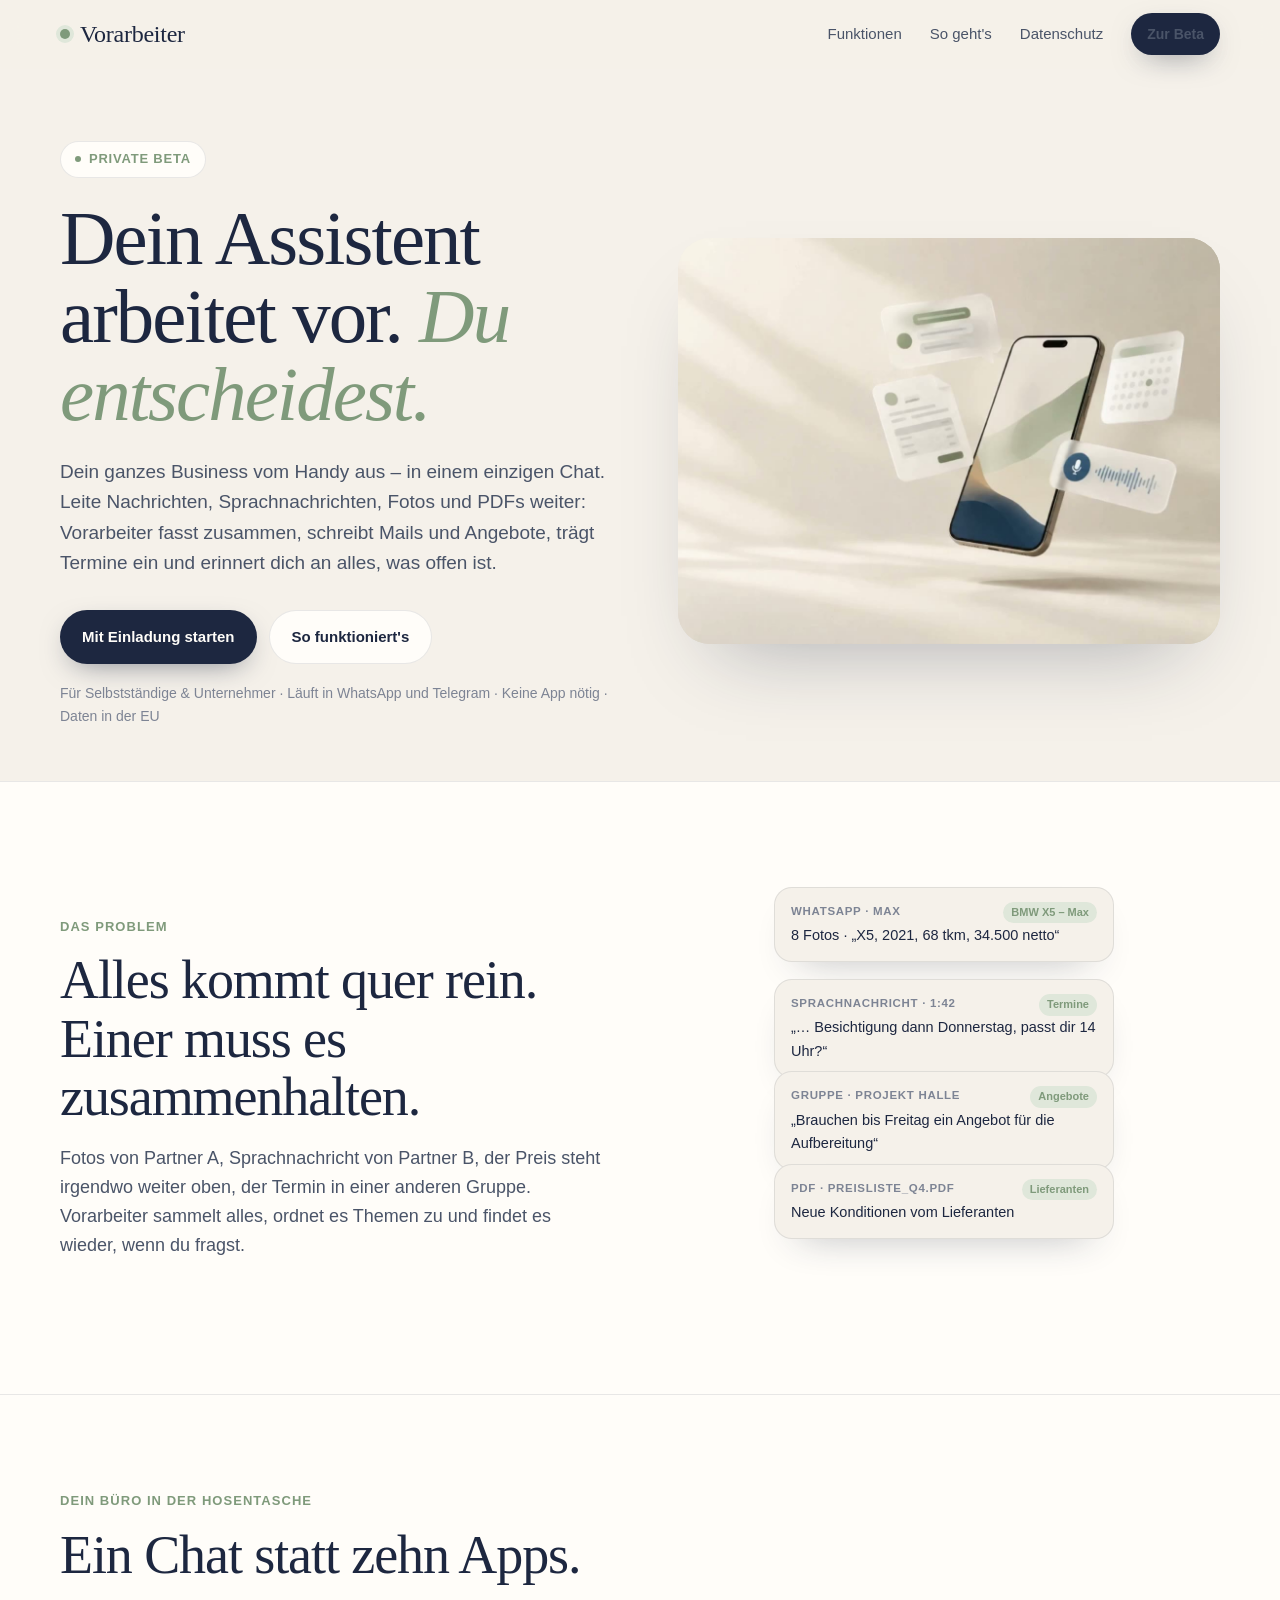
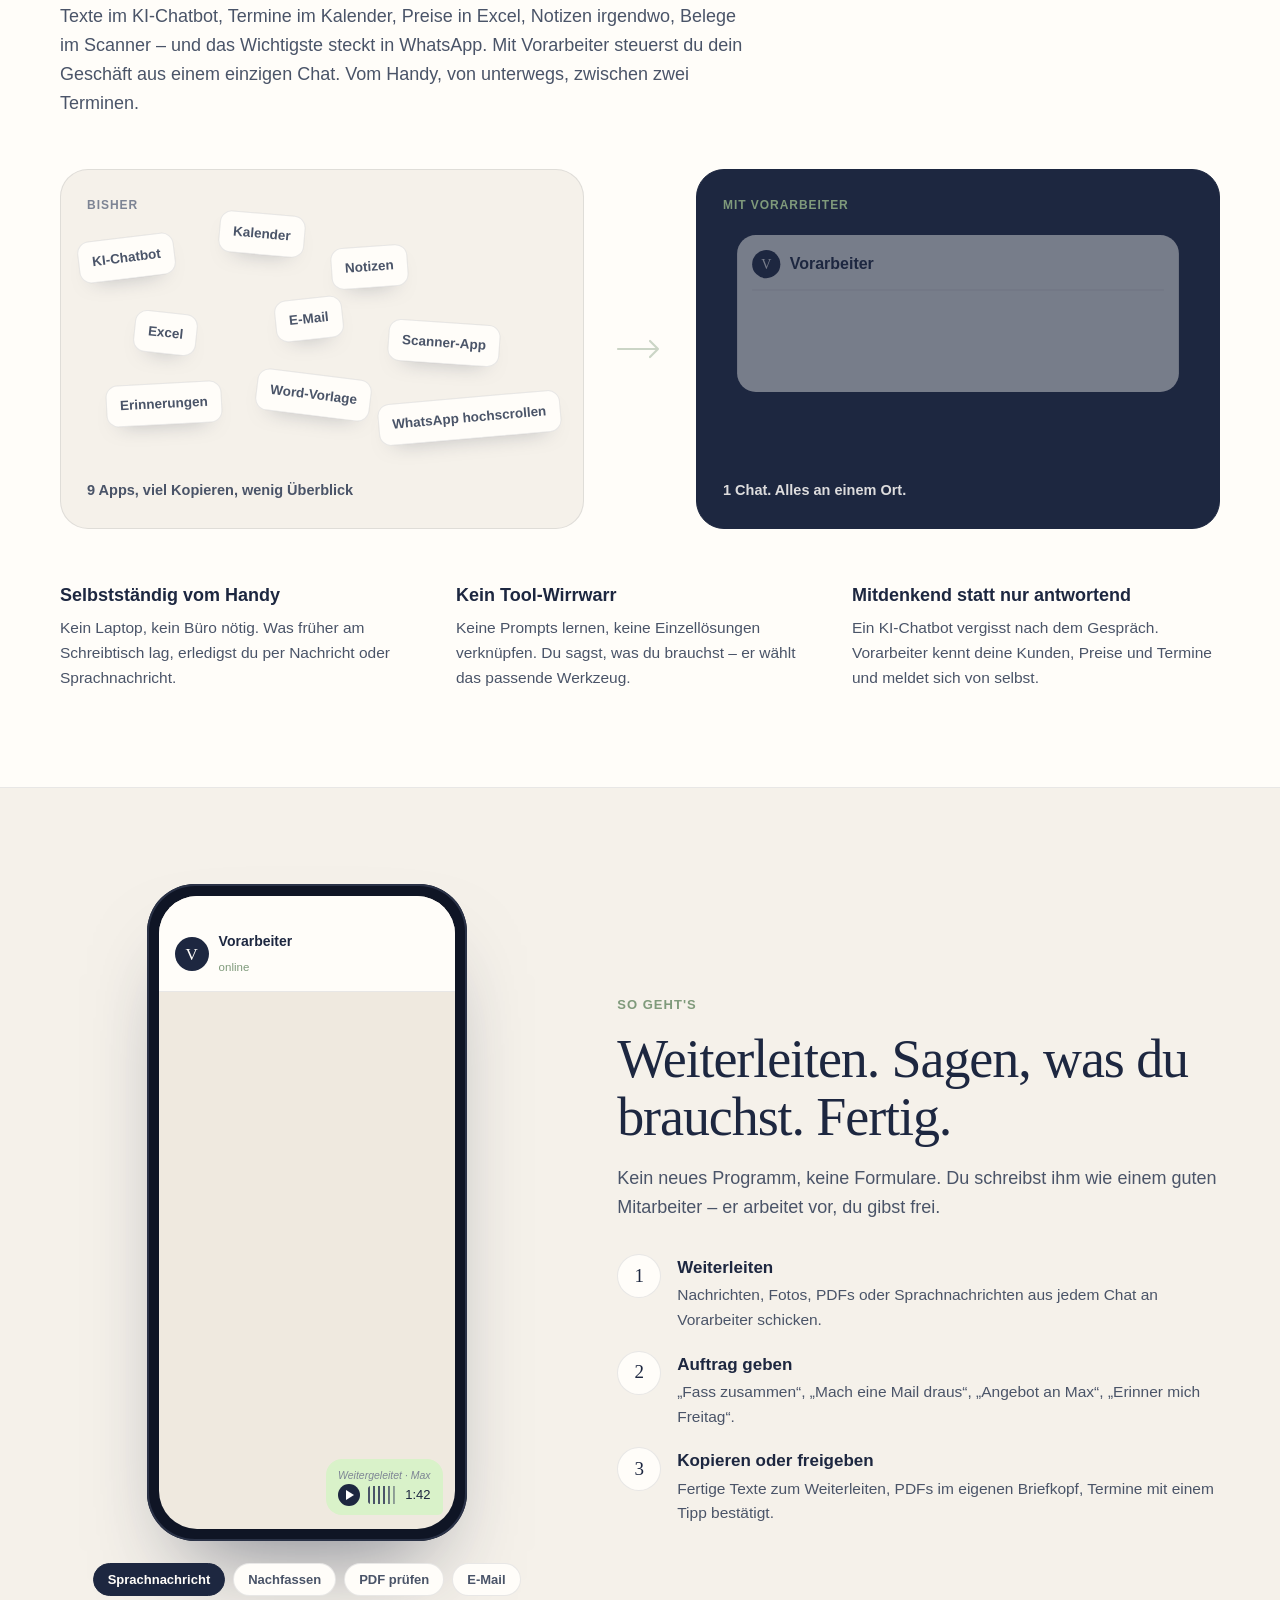
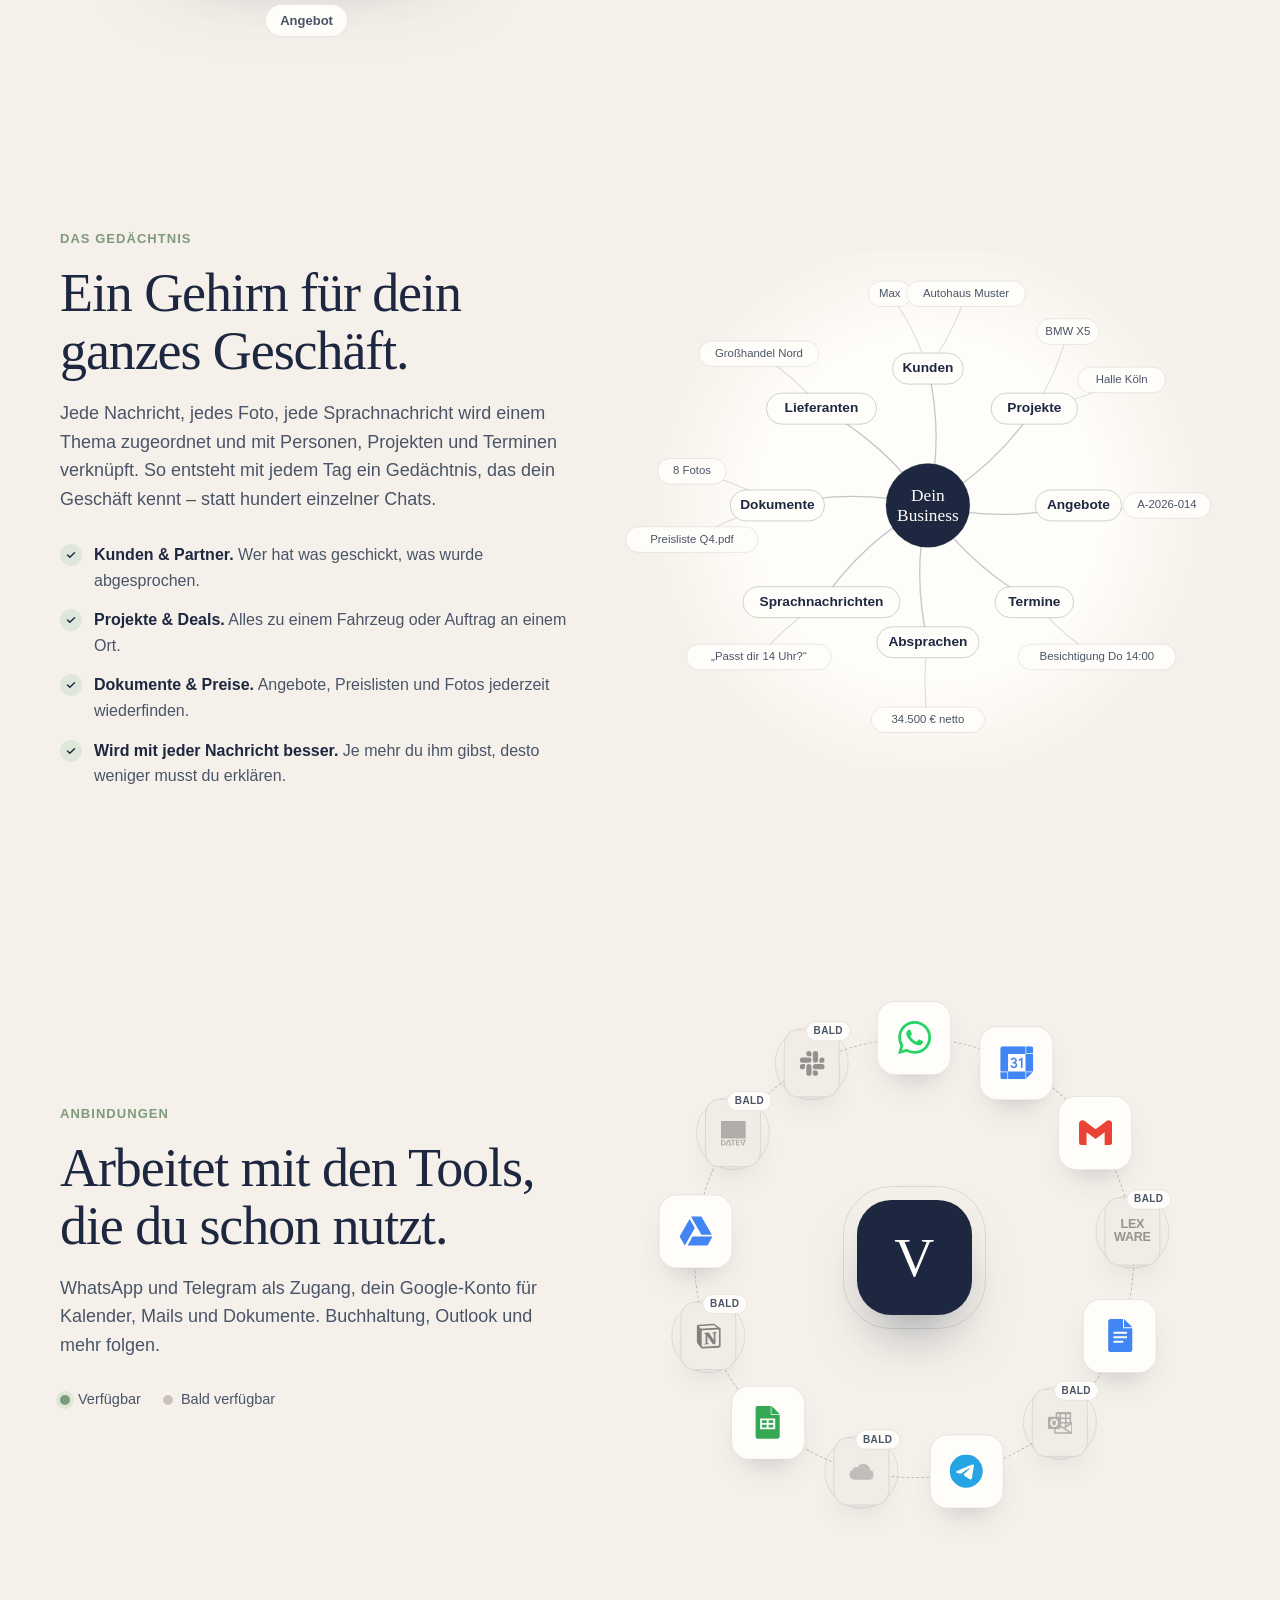
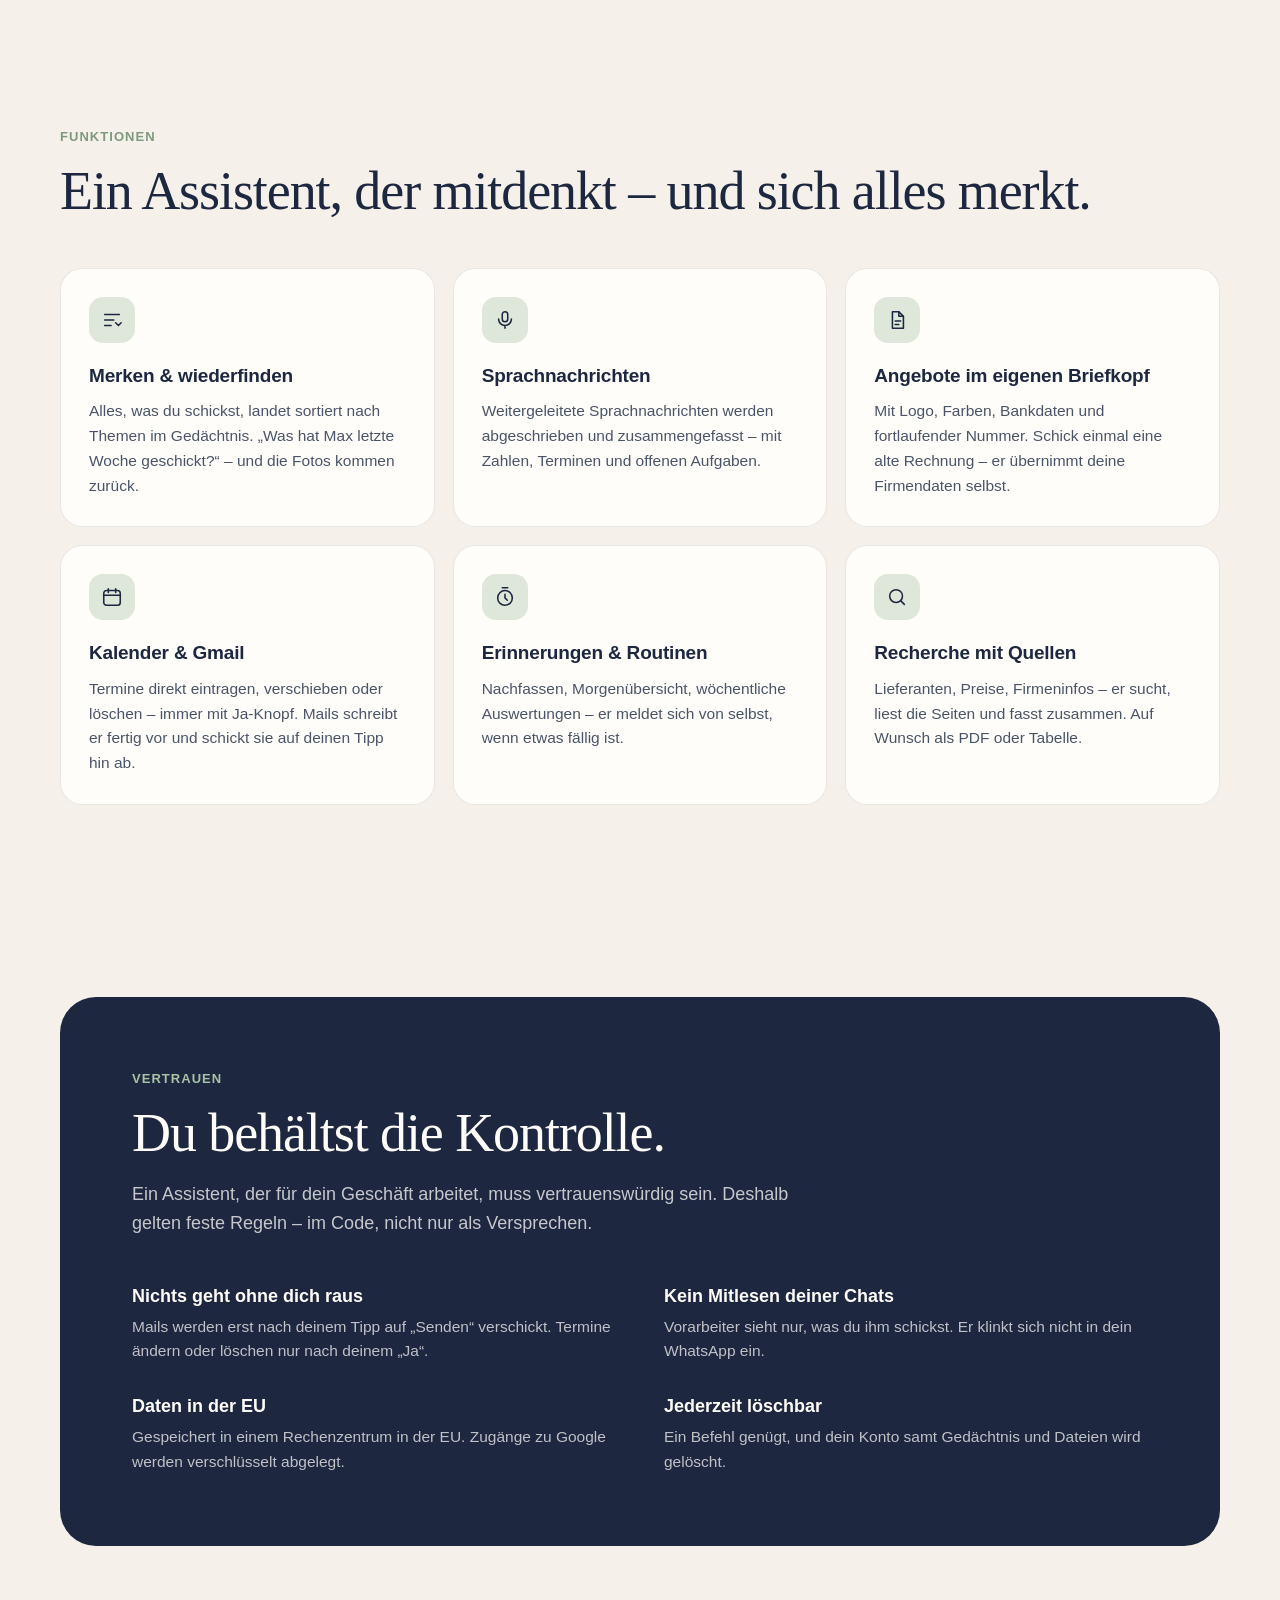
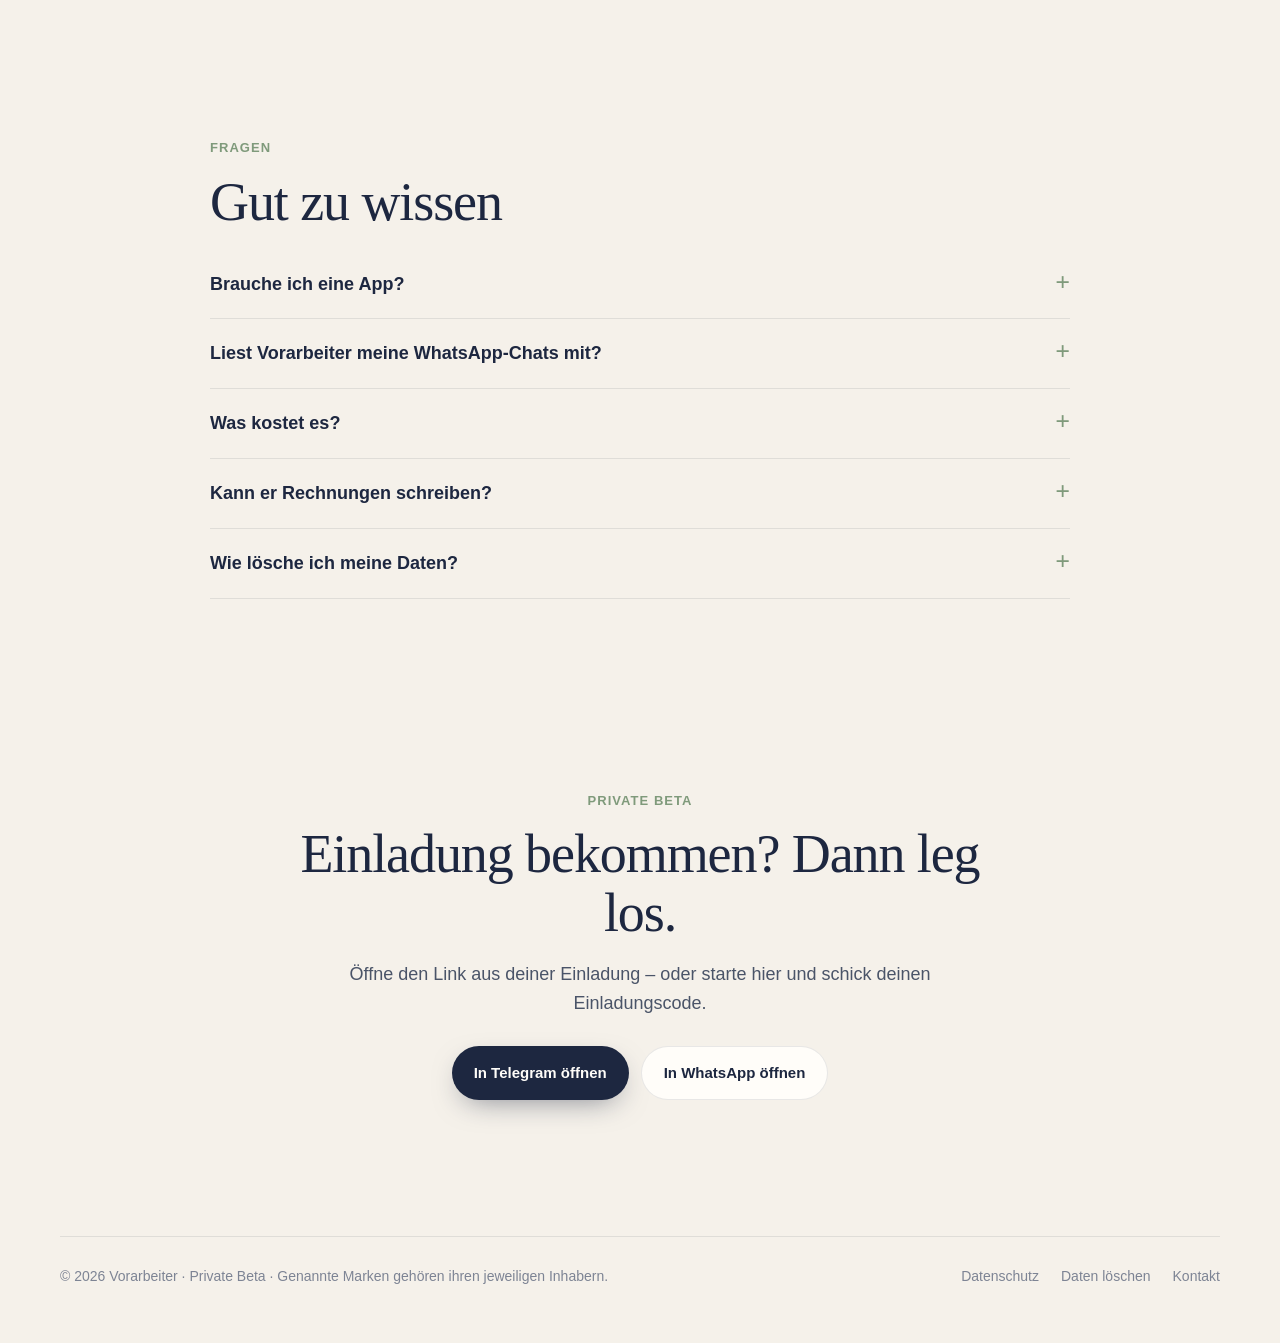
==== commit 2b159deb: "Kontakt-E-Mail, Texte zum Mail-Versand mit Senden-Knopf Co-Authored-By: Claude Opus 5.5 <noreply@ant" ====
--- a/index.html
+++ b/index.html
@@ -196,7 +196,7 @@
           <article class="card reveal"><div class="icon"><svg viewBox="0 0 24 24"><path d="M4 6h16M4 12h10M4 18h7"/><path d="m16 15 3 3 3-3"/></svg></div><h3>Merken &amp; wiederfinden</h3><p>Alles, was du schickst, landet sortiert nach Themen im Gedächtnis. „Was hat Max letzte Woche geschickt?“ – und die Fotos kommen zurück.</p></article>
           <article class="card reveal"><div class="icon"><svg viewBox="0 0 24 24"><rect x="9" y="3" width="6" height="11" rx="3"/><path d="M5 11a7 7 0 0 0 14 0M12 18v3"/></svg></div><h3>Sprachnachrichten</h3><p>Weitergeleitete Sprachnachrichten werden abgeschrieben und zusammengefasst – mit Zahlen, Terminen und offenen Aufgaben.</p></article>
           <article class="card reveal"><div class="icon"><svg viewBox="0 0 24 24"><path d="M7 3h7l5 5v13H7z"/><path d="M14 3v5h5M10 13h6M10 17h4"/></svg></div><h3>Angebote im eigenen Briefkopf</h3><p>Mit Logo, Farben, Bankdaten und fortlaufender Nummer. Schick einmal eine alte Rechnung – er übernimmt deine Firmendaten selbst.</p></article>
-          <article class="card reveal"><div class="icon"><svg viewBox="0 0 24 24"><rect x="3" y="5" width="18" height="16" rx="3"/><path d="M3 10h18M8 3v4M16 3v4"/></svg></div><h3>Kalender &amp; Gmail</h3><p>Termine direkt eintragen, verschieben oder löschen – immer mit Ja-Knopf. Mails landen als fertiger Entwurf in Gmail.</p></article>
+          <article class="card reveal"><div class="icon"><svg viewBox="0 0 24 24"><rect x="3" y="5" width="18" height="16" rx="3"/><path d="M3 10h18M8 3v4M16 3v4"/></svg></div><h3>Kalender &amp; Gmail</h3><p>Termine direkt eintragen, verschieben oder löschen – immer mit Ja-Knopf. Mails schreibt er fertig vor und schickt sie auf deinen Tipp hin ab.</p></article>
           <article class="card reveal"><div class="icon"><svg viewBox="0 0 24 24"><circle cx="12" cy="13" r="8"/><path d="M12 9v4l2.5 2.5M9 2h6"/></svg></div><h3>Erinnerungen &amp; Routinen</h3><p>Nachfassen, Morgenübersicht, wöchentliche Auswertungen – er meldet sich von selbst, wenn etwas fällig ist.</p></article>
           <article class="card reveal"><div class="icon"><svg viewBox="0 0 24 24"><circle cx="11" cy="11" r="7"/><path d="m20 20-3.5-3.5"/></svg></div><h3>Recherche mit Quellen</h3><p>Lieferanten, Preise, Firmeninfos – er sucht, liest die Seiten und fasst zusammen. Auf Wunsch als PDF oder Tabelle.</p></article>
         </div>
@@ -211,7 +211,7 @@
           <h2>Du behältst die Kontrolle.</h2>
           <p class="section-lead">Ein Assistent, der für dein Geschäft arbeitet, muss vertrauenswürdig sein. Deshalb gelten feste Regeln – im Code, nicht nur als Versprechen.</p>
           <div class="trust-grid">
-            <div><b>Nichts geht ohne dich raus</b><p>Mails bleiben Entwürfe. Termine ändern oder löschen nur nach deinem Tipp auf „Ja“.</p></div>
+            <div><b>Nichts geht ohne dich raus</b><p>Mails werden erst nach deinem Tipp auf „Senden“ verschickt. Termine ändern oder löschen nur nach deinem „Ja“.</p></div>
             <div><b>Kein Mitlesen deiner Chats</b><p>Vorarbeiter sieht nur, was du ihm schickst. Er klinkt sich nicht in dein WhatsApp ein.</p></div>
             <div><b>Daten in der EU</b><p>Gespeichert in einem Rechenzentrum in der EU. Zugänge zu Google werden verschlüsselt abgelegt.</p></div>
             <div><b>Jederzeit löschbar</b><p>Ein Befehl genügt, und dein Konto samt Gedächtnis und Dateien wird gelöscht.</p></div>
